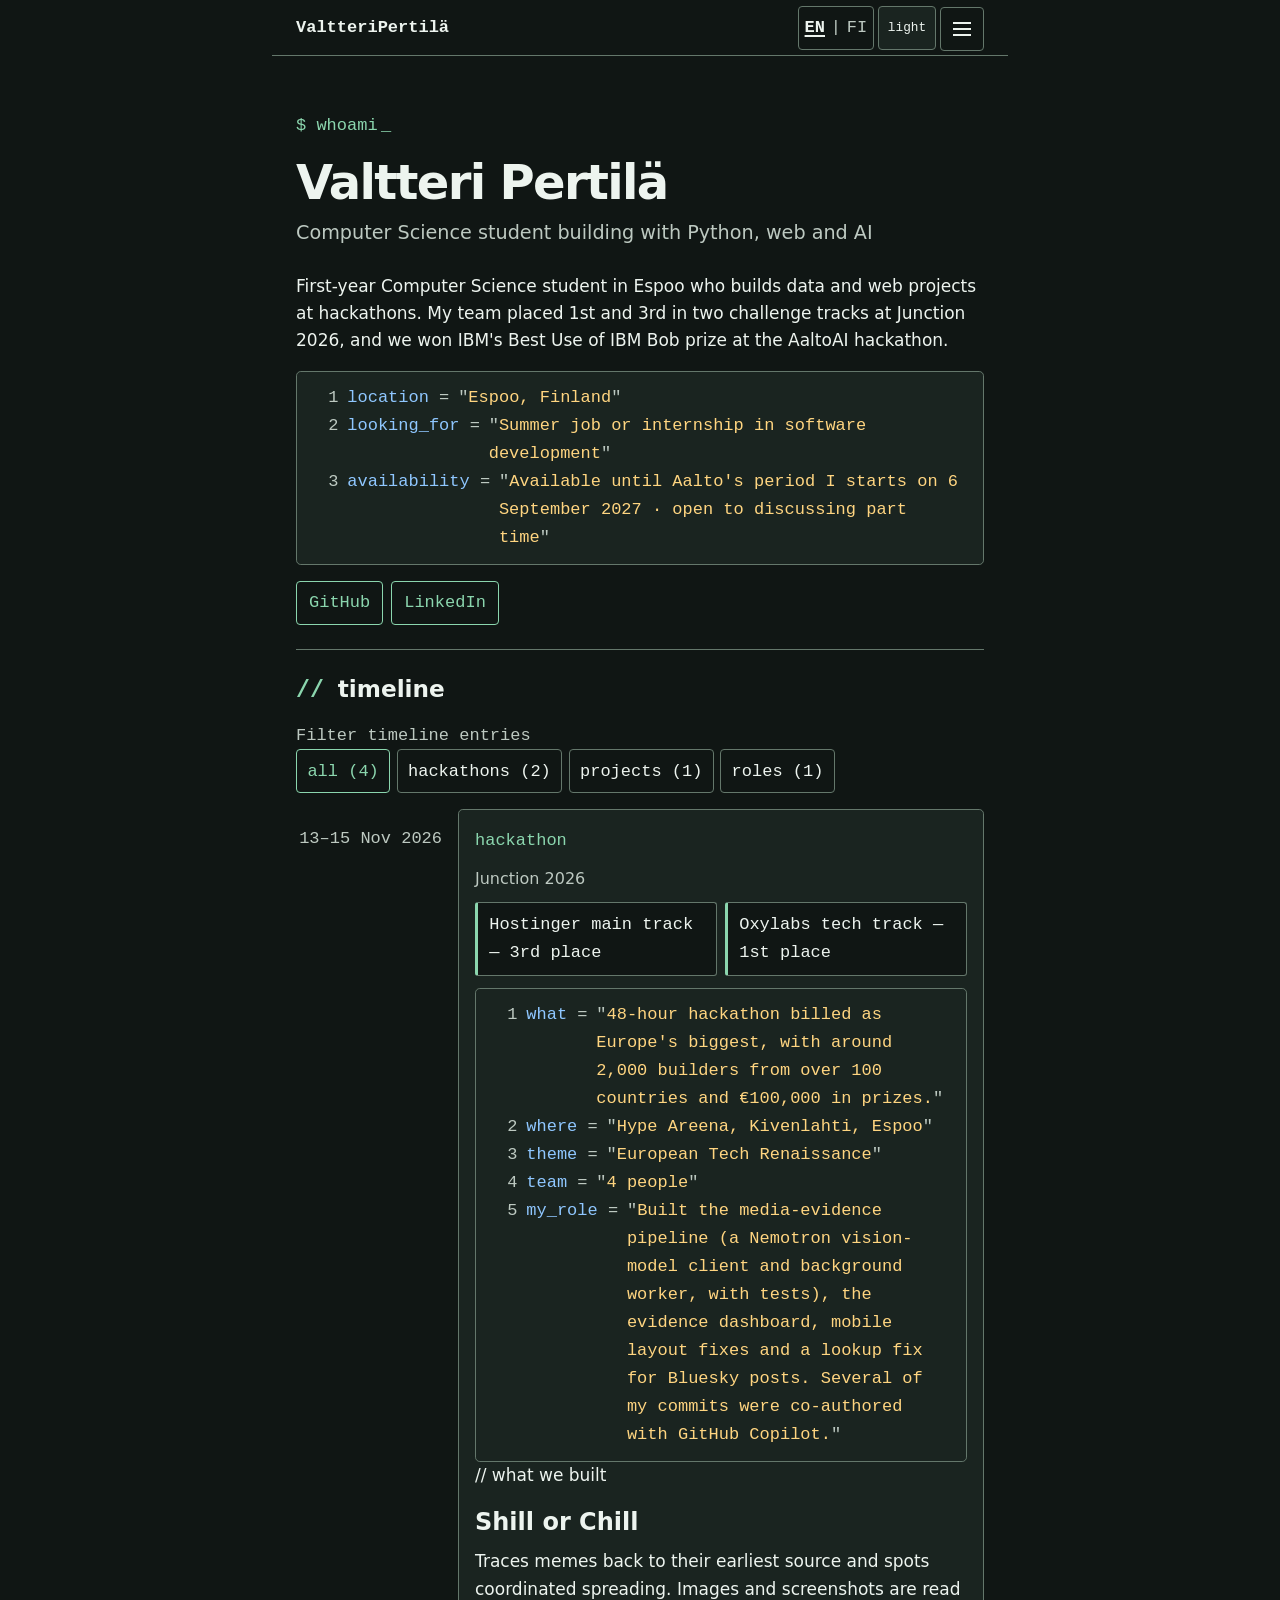
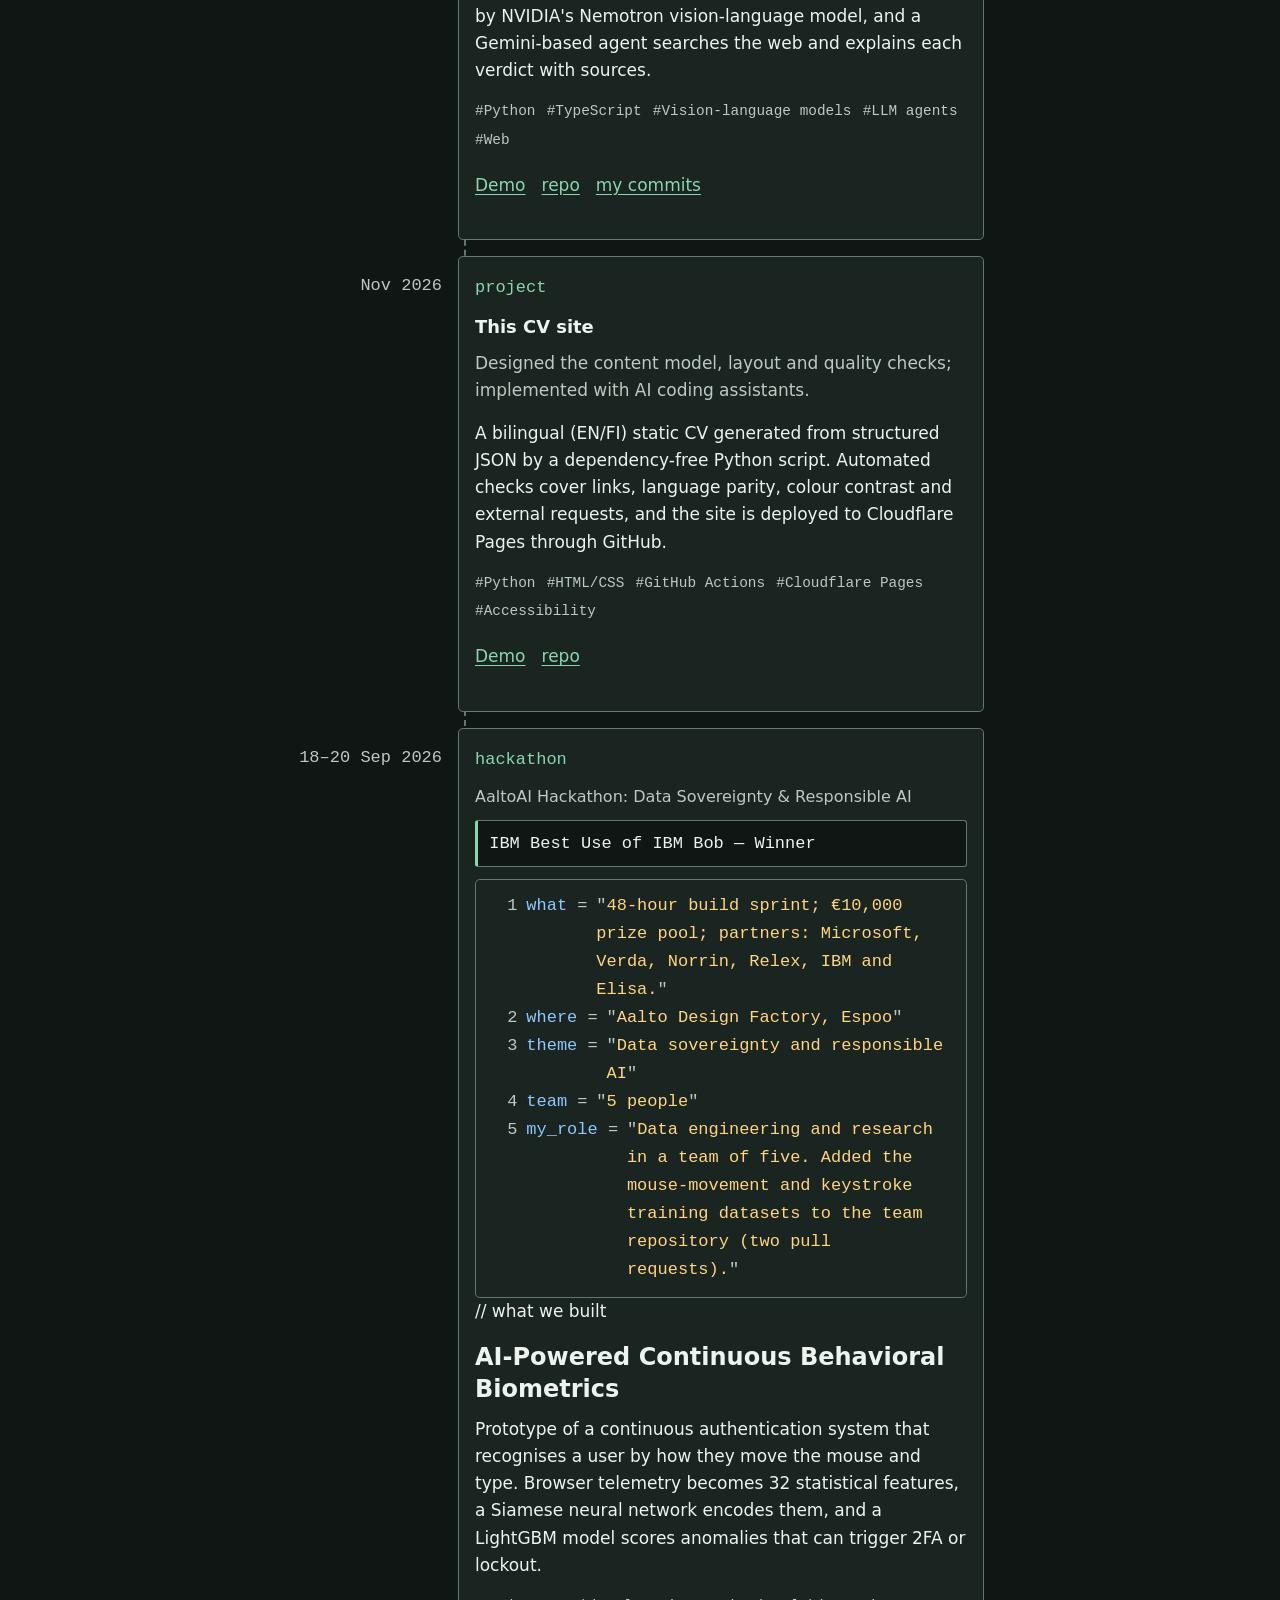
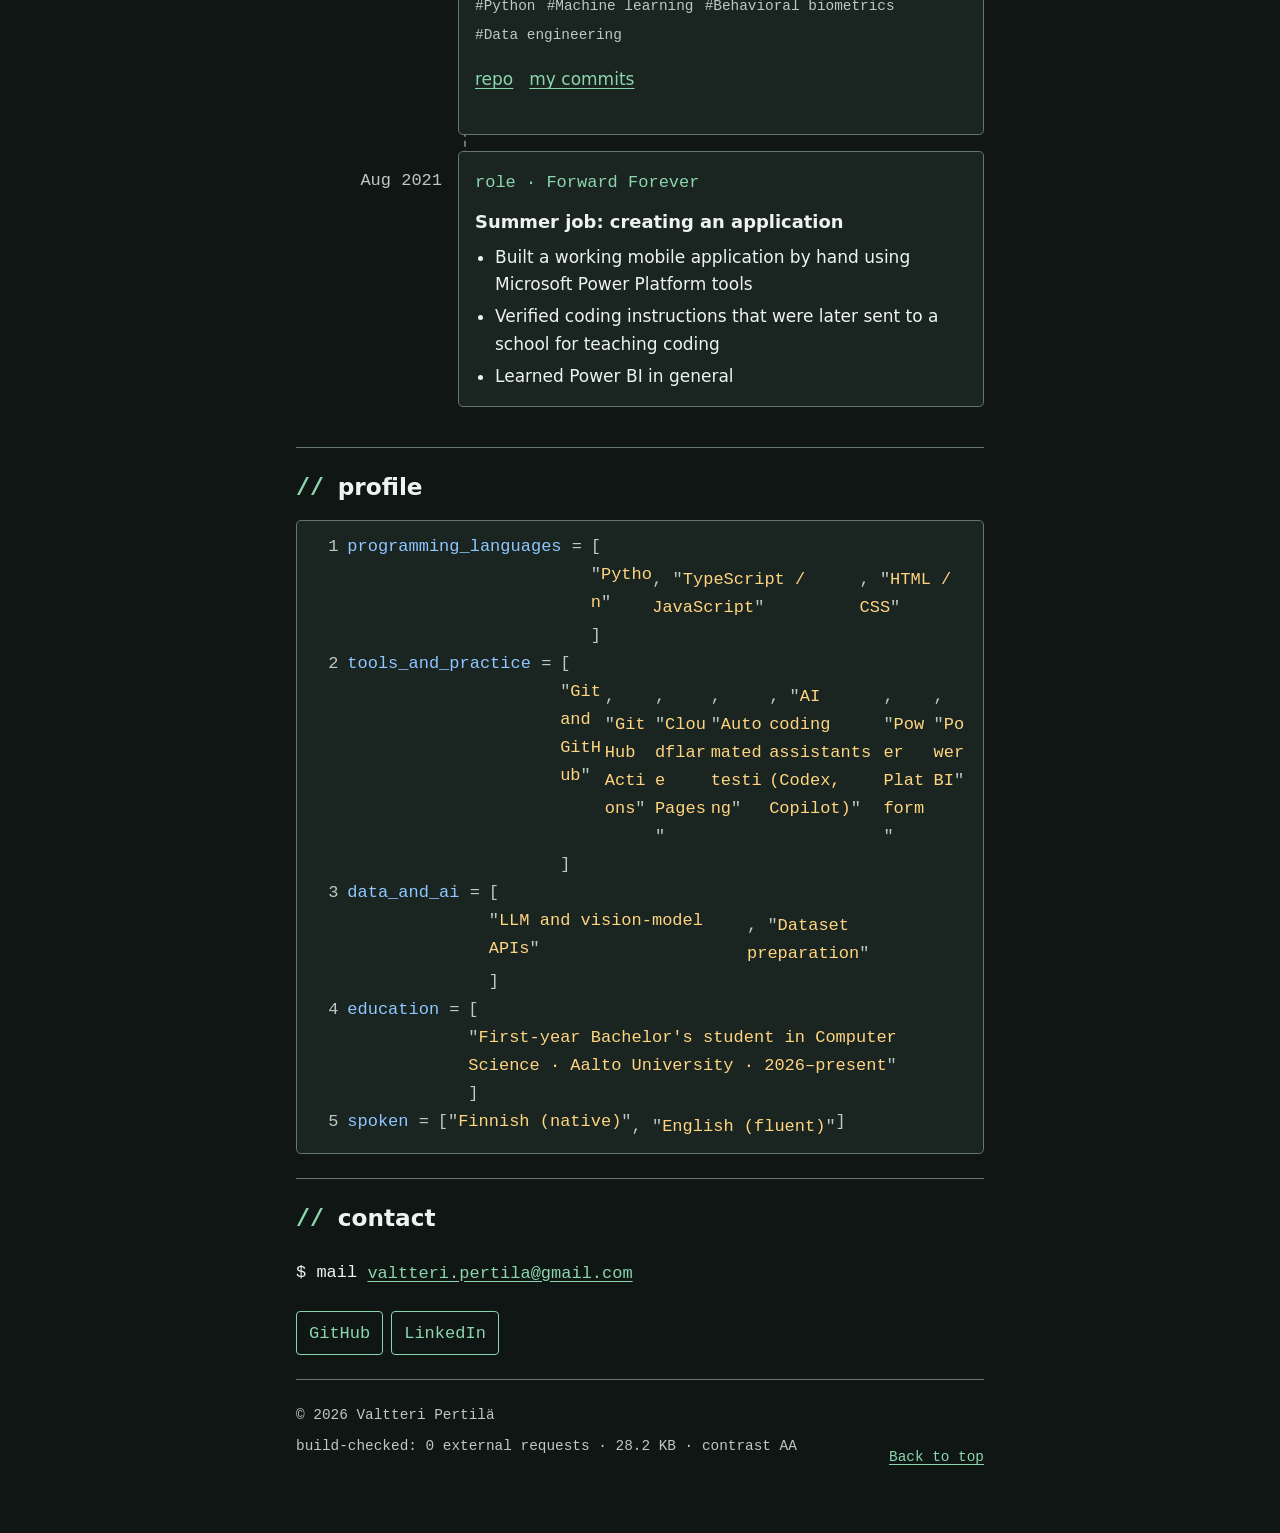
==== site/index.html @ 49618473 "Expand Forward Forever role details" ====
<!doctype html>
<html lang="en"><head>
  <meta charset="utf-8">
  <meta name="viewport" content="width=device-width, initial-scale=1">
  <title>Valtteri Pertilä – Computer Science student building with Python, web and AI</title>
  <meta name="description" content="Computer Science student at Aalto building with Python, web and AI; Junction 2026: 1st and 3rd in two tracks; IBM Bob prize winner; available until 6 Sep 2027.">
  <meta name="color-scheme" content="dark light">
  <meta name="theme-color" content="#101614">
  <link rel="canonical" href="https://cv.valtteri-pertila.workers.dev/">
  <link rel="alternate" hreflang="en" href="https://cv.valtteri-pertila.workers.dev/"><link rel="alternate" hreflang="fi" href="https://cv.valtteri-pertila.workers.dev/fi/"><link rel="alternate" hreflang="x-default" href="https://cv.valtteri-pertila.workers.dev/">
  <meta property="og:title" content="Valtteri Pertilä – Computer Science student building with Python, web and AI">
  <meta property="og:locale" content="en_US">
  <meta property="og:description" content="Computer Science student at Aalto building with Python, web and AI; Junction 2026: 1st and 3rd in two tracks; IBM Bob prize winner; available until 6 Sep 2027.">
  <meta property="og:type" content="website"><meta property="og:url" content="https://cv.valtteri-pertila.workers.dev/"><meta property="og:image" content="https://cv.valtteri-pertila.workers.dev/og.png"><meta name="twitter:card" content="summary_large_image">
  <link rel="icon" href="favicon.svg" type="image/svg+xml">
  <script src="theme.js"></script>
  <link rel="stylesheet" href="style.css">
  <script type="application/ld+json">{"@context":"https://schema.org","@graph":[{"@type":"Person","name":"Valtteri Pertilä","email":"valtteri.pertila@gmail.com","jobTitle":"Computer Science student building with Python, web and AI","sameAs":["https://www.linkedin.com/in/valtteri-pertil%C3%A4-43729b434/","https://github.com/valtteripertila"],"knowsAbout":["Programming languages","Tools and practice","Data and AI","Python","TypeScript / JavaScript","HTML / CSS","Git and GitHub","GitHub Actions","Cloudflare Pages","Automated testing","AI coding assistants (Codex, Copilot)","Power Platform","Power BI","LLM and vision-model APIs","Dataset preparation"]},{"@type":"WebSite","name":"Valtteri Pertilä","url":"https://cv.valtteri-pertila.workers.dev/","inLanguage":"en"}]}</script>
</head><body id="top">
  <a class="skip-link" href="#main">Skip to content</a>
  <header class="topbar"><a class="brand" href="./"><span class="first">Valtteri</span> <span class="last">Pertilä</span></a><div class="topbar-controls"><nav class="language-switch" aria-label="Language"><a href="./" aria-current="true">EN</a><span aria-hidden="true">|</span><a href="fi/">FI</a></nav><button class="theme-toggle" type="button" aria-pressed="false" data-light-label="light" data-dark-label="dark" data-light-aria="Switch to light theme" data-dark-aria="Switch to dark theme" aria-label="Switch to light theme">light</button><details class="menu-wrap"><summary aria-label="Menu"><span class="menu-icon" aria-hidden="true"><i></i><i></i><i></i></span></summary><nav aria-label="Main navigation"><div class="menu-group"><p class="menu-label">// About this site</p><a href="how-this-site-is-built/">How this site is built<span aria-hidden="true">→</span></a><a href="changelog/">Changelog<span aria-hidden="true">→</span></a></div><div class="menu-group"><p class="menu-label">// More</p><a href="https://github.com/valtteripertila" rel="noopener noreferrer">GitHub<span aria-hidden="true">↗</span></a><a href="https://www.linkedin.com/in/valtteri-pertil%C3%A4-43729b434/" rel="noopener noreferrer">LinkedIn<span aria-hidden="true">↗</span></a></div></nav></details></div></header>
  <main id="main"><section class="hero"><p class="shell-prompt">$ whoami</p><h1>Valtteri Pertilä</h1><p class="headline">Computer Science student building with Python, web and AI</p><p class="summary">First-year Computer Science student in Espoo who builds data and web projects at hackathons. My team placed 1st and 3rd in two challenge tracks at Junction 2026, and we won IBM&#x27;s Best Use of IBM Bob prize at the AaltoAI hackathon.</p><div class="code hero-code"><dl><div class="code-line"><dt>location</dt><dd>Espoo, Finland</dd></div><div class="code-line"><dt>looking_for</dt><dd>Summer job or internship in software development</dd></div><div class="code-line"><dt>availability</dt><dd>Available until Aalto&#x27;s period I starts on 6 September 2027 · open to discussing part time</dd></div></dl></div><div class="contact-buttons hero-links"><a href="https://github.com/valtteripertila" rel="noopener noreferrer">GitHub</a> <a href="https://www.linkedin.com/in/valtteri-pertil%C3%A4-43729b434/" rel="noopener noreferrer">LinkedIn</a></div></section><section id="timeline"><h2>timeline</h2><fieldset class="filters"><legend>Filter timeline entries</legend><input type="radio" name="timeline-filter" id="f-all" checked><label for="f-all">all (4)</label><input type="radio" name="timeline-filter" id="f-hackathon" ><label for="f-hackathon">hackathons (2)</label><input type="radio" name="timeline-filter" id="f-project" ><label for="f-project">projects (1)</label><input type="radio" name="timeline-filter" id="f-role" ><label for="f-role">roles (1)</label></fieldset><div class="timeline"><article class="timeline-entry" data-kind="hackathon"><div class="entry-date">13–15 Nov 2026</div><div class="entry-card"><span class="entry-kind">hackathon</span><h3>Junction 2026</h3><ul class="result-panels"><li class="result-panel">Hostinger main track — 3rd place</li><li class="result-panel">Oxylabs tech track — 1st place</li></ul><div class="code hackathon-code"><dl><div class="code-line"><dt>what</dt><dd>48-hour hackathon billed as Europe&#x27;s biggest, with around 2,000 builders from over 100 countries and €100,000 in prizes.</dd></div><div class="code-line"><dt>where</dt><dd>Hype Areena, Kivenlahti, Espoo</dd></div><div class="code-line"><dt>theme</dt><dd>European Tech Renaissance</dd></div><div class="code-line"><dt>team</dt><dd>4 people</dd></div><div class="code-line"><dt>my_role</dt><dd>Built the media-evidence pipeline (a Nemotron vision-model client and background worker, with tests), the evidence dashboard, mobile layout fixes and a lookup fix for Bluesky posts. Several of my commits were co-authored with GitHub Copilot.</dd></div></dl></div><p class="what-built">// what we built</p><h4>Shill or Chill</h4><p>Traces memes back to their earliest source and spots coordinated spreading. Images and screenshots are read by NVIDIA&#x27;s Nemotron vision-language model, and a Gemini-based agent searches the web and explains each verdict with sources.</p><p class="project-tags"><span>#Python</span><span>#TypeScript</span><span>#Vision-language models</span><span>#LLM agents</span><span>#Web</span></p><p class="project-links"><a href="https://noise-radar.srv2159172.hstgr.cloud" rel="noopener noreferrer">Demo</a> <a href="https://github.com/JustinasLa/gemini-4-braincells" rel="noopener noreferrer">repo</a> <a href="https://github.com/JustinasLa/gemini-4-braincells/commits?author=valtteripertila" rel="noopener noreferrer">my commits</a></p></div></article><article class="timeline-entry" data-kind="project"><div class="entry-date">Nov 2026</div><div class="entry-card"><span class="entry-kind">project</span><h3>This CV site</h3><p class=project-role>Designed the content model, layout and quality checks; implemented with AI coding assistants.</p><p>A bilingual (EN/FI) static CV generated from structured JSON by a dependency-free Python script. Automated checks cover links, language parity, colour contrast and external requests, and the site is deployed to Cloudflare Pages through GitHub.</p><p class="project-tags"><span>#Python</span><span>#HTML/CSS</span><span>#GitHub Actions</span><span>#Cloudflare Pages</span><span>#Accessibility</span></p><p class="project-links"><a href="https://cv.valtteri-pertila.workers.dev/" rel="noopener noreferrer">Demo</a> <a href="https://github.com/valtteripertila/Web-CV" rel="noopener noreferrer">repo</a></p></div></article><article class="timeline-entry" data-kind="hackathon"><div class="entry-date">18–20 Sep 2026</div><div class="entry-card"><span class="entry-kind">hackathon</span><h3>AaltoAI Hackathon: Data Sovereignty &amp; Responsible AI</h3><ul class="result-panels"><li class="result-panel">IBM Best Use of IBM Bob — Winner</li></ul><div class="code hackathon-code"><dl><div class="code-line"><dt>what</dt><dd>48-hour build sprint; €10,000 prize pool; partners: Microsoft, Verda, Norrin, Relex, IBM and Elisa.</dd></div><div class="code-line"><dt>where</dt><dd>Aalto Design Factory, Espoo</dd></div><div class="code-line"><dt>theme</dt><dd>Data sovereignty and responsible AI</dd></div><div class="code-line"><dt>team</dt><dd>5 people</dd></div><div class="code-line"><dt>my_role</dt><dd>Data engineering and research in a team of five. Added the mouse-movement and keystroke training datasets to the team repository (two pull requests).</dd></div></dl></div><p class="what-built">// what we built</p><h4>AI-Powered Continuous Behavioral Biometrics</h4><p>Prototype of a continuous authentication system that recognises a user by how they move the mouse and type. Browser telemetry becomes 32 statistical features, a Siamese neural network encodes them, and a LightGBM model scores anomalies that can trigger 2FA or lockout.</p><p class="project-tags"><span>#Python</span><span>#Machine learning</span><span>#Behavioral biometrics</span><span>#Data engineering</span></p><p class="project-links"><a href="https://github.com/SiroogaTheProgrammer/IBM_hackathon_2026" rel="noopener noreferrer">repo</a> <a href="https://github.com/SiroogaTheProgrammer/IBM_hackathon_2026/commits?author=valtteripertila" rel="noopener noreferrer">my commits</a></p></div></article><article class="timeline-entry" data-kind="role"><div class="entry-date">Aug 2021</div><div class="entry-card"><span class="entry-kind">role · Forward Forever</span><h3>Summer job: creating an application</h3><ul><li>Built a working mobile application by hand using Microsoft Power Platform tools</li><li>Verified coding instructions that were later sent to a school for teaching coding</li><li>Learned Power BI in general</li></ul></div></article></div></section><section id="profile"><h2>profile</h2><div class="code profile-code"><dl><div class="code-line"><dt>programming_languages</dt><dd class="array"><ul><li>Python</li><li>TypeScript / JavaScript</li><li>HTML / CSS</li></ul></dd></div><div class="code-line"><dt>tools_and_practice</dt><dd class="array"><ul><li>Git and GitHub</li><li>GitHub Actions</li><li>Cloudflare Pages</li><li>Automated testing</li><li>AI coding assistants (Codex, Copilot)</li><li>Power Platform</li><li>Power BI</li></ul></dd></div><div class="code-line"><dt>data_and_ai</dt><dd class="array"><ul><li>LLM and vision-model APIs</li><li>Dataset preparation</li></ul></dd></div><div class="code-line"><dt>education</dt><dd class="array"><ul><li>First-year Bachelor&#x27;s student in Computer Science · Aalto University · 2026–present</li></ul></dd></div><div class="code-line"><dt>spoken</dt><dd class="array"><ul><li>Finnish (native)</li><li>English (fluent)</li></ul></dd></div></dl></div></section><section id="contact"><h2>contact</h2><p class="mail-line">$ mail <a href="mailto:valtteri.pertila@gmail.com">valtteri.pertila@gmail.com</a></p><div class=contact-buttons><a href="https://github.com/valtteripertila" rel="noopener noreferrer">GitHub</a> <a href="https://www.linkedin.com/in/valtteri-pertil%C3%A4-43729b434/" rel="noopener noreferrer">LinkedIn</a></div></section></main>
  <footer><p>© 2026 Valtteri Pertilä</p><span class="build-facts">build-checked: 0 external requests · 28.2 KB · contrast AA</span><a class="back-to-top" href="#top">Back to top</a></footer>
</body></html>
---- site/style.css ----
:root {
  color-scheme: dark;
  --accent: #8bd6ae;
  --background: #101614;
  --surface: #1a2420;
  --text: #edf4ef;
  --muted: #bdc9c1;
  --border: #64776b;
  --focus: #ffe08a;
  --tok-key: #8fc7ff;
  --tok-str: #ffd580;
  --space-1: 0.5rem;
  --space-2: 1rem;
  --space-3: 1.5rem;
  --space-4: 2.5rem;
  --space-5: 4rem;
  --font-body: 1.0625rem;
  --font-small: 0.9rem;
  --font-large: clamp(2rem, 7vw, 3rem);
  --content-width: 46rem;
}
:root[data-theme="light"] {
  color-scheme: light;
  --accent: #246b4b;
  --background: #ffffff;
  --surface: #f3f6f4;
  --text: #1d2722;
  --muted: #4c5a53;
  --border: #87958b;
  --focus: #7b3f00;
  --tok-key: #005a9c;
  --tok-str: #765000;
}
* { box-sizing: border-box; }
html { scroll-behavior: smooth; scroll-padding-top: 4.5rem; }
body { max-width: var(--content-width); margin: 0 auto; padding: var(--space-3) var(--space-2) var(--space-5); overflow-x: hidden; background: var(--background); color: var(--text); font: var(--font-body)/1.6 system-ui, -apple-system, "Segoe UI", sans-serif; }
a { color: var(--accent); text-underline-offset: 0.18em; overflow-wrap: anywhere; }
a:hover { color: var(--focus); }
a:focus-visible, button:focus-visible, summary:focus-visible { outline: 3px solid var(--accent); outline-offset: 3px; }
button { color: var(--text); background: var(--surface); font: inherit; cursor: pointer; }
.skip-link { position: absolute; left: 0.5rem; top: 0.5rem; z-index: 2; padding: 0.65rem 0.9rem; transform: translateY(-160%); background: var(--background); color: var(--text); }
.skip-link:focus { transform: translateY(0); }
h1 { margin: 0; font-size: var(--font-large); line-height: 1.15; letter-spacing: -0.035em; }
.headline { margin: var(--space-1) 0 var(--space-3); color: var(--muted); font-size: 1.2rem; }
.topbar { position: sticky; top: 0; z-index: 20; display: flex; align-items: center; justify-content: space-between; gap: var(--space-1); height: 56px; margin: calc(-1 * var(--space-3)) calc(-1 * var(--space-2)) 0; padding: 0 var(--space-2); background: var(--background); border-bottom: 1px solid var(--border); }
.brand { min-width: 0; min-height: 44px; display: inline-flex; align-items: center; overflow: hidden; color: var(--text); font-family: ui-monospace, SFMono-Regular, Menlo, Consolas, monospace; font-weight: 700; text-decoration: none; text-overflow: ellipsis; white-space: nowrap; }
.topbar-controls { display: flex; flex: 0 0 auto; align-items: center; gap: 0.25rem; }
.language-switch { display: flex; align-items: center; justify-content: center; height: 44px; border: 1px solid var(--border); border-radius: 0.25rem; font-family: ui-monospace, SFMono-Regular, Menlo, Consolas, monospace; }
.language-switch a { display: inline-flex; flex: 0 0 auto; min-width: 32px; height: 42px; align-items: center; justify-content: center; padding: 0 .35rem; color: var(--muted); text-decoration: none; white-space: nowrap; }
.language-switch [aria-current="true"] { color: var(--text); font-weight: 700; text-decoration: underline; text-decoration-thickness: 2px; }
.language-switch a:hover { color: var(--text); background: var(--surface); }
.language-switch span { color: var(--muted); }
.theme-toggle, .menu-wrap summary { display: none; width: 44px; height: 44px; align-items: center; justify-content: center; padding: 0; border: 1px solid var(--border); border-radius: 0.25rem; }
.theme-toggle { width: auto; min-width: 44px; padding: 0 .55rem; font: .8rem ui-monospace, SFMono-Regular, Menlo, Consolas, monospace; }
.menu-wrap { position: relative; }
.menu-wrap summary { display: inline-flex; cursor: pointer; list-style: none; }
.menu-wrap summary::-webkit-details-marker { display: none; }
.menu-icon { display: grid; width: 18px; gap: 4px; }
.menu-icon i { display: block; height: 2px; background: var(--text); }
.menu-wrap > nav { position: absolute; top: calc(100% + 0.5rem); right: 0; z-index: 21; width: min(17rem, calc(100vw - 1rem)); max-height: calc(100vh - 4rem); overflow-y: auto; padding: 0.75rem; border: 1px solid var(--border); border-radius: 0.25rem; background: var(--surface); }
.menu-label { margin: 0.15rem 0 0.35rem; color: var(--muted); font-family: ui-monospace, SFMono-Regular, Menlo, Consolas, monospace; font-size: var(--font-small); }
.menu-group + .menu-group { margin-top: 0.75rem; padding-top: 0.65rem; border-top: 1px solid var(--border); }
.menu-group a { display: flex; min-height: 44px; align-items: center; justify-content: space-between; gap: 0.5rem; padding: 0.45rem 0.6rem; border-radius: 0.2rem; text-decoration: none; transition: color 0.15s ease, background-color 0.15s ease; }
.menu-group a:hover, .menu-group a:focus-visible { color: var(--text); background: var(--background); }
.back-to-top { min-height: 44px; display: inline-flex; align-items: center; }
.hero { padding: var(--space-4) 0 var(--space-3); border-bottom: 1px solid var(--border); }
main { padding-top: var(--space-2); }
section { padding: var(--space-3) 0; border-bottom: 1px solid var(--border); }
.shell-prompt, .project-tags, .result-panel, footer, .entry-date, .entry-kind, .filters, .code { font-family: ui-monospace, SFMono-Regular, Menlo, Consolas, monospace; }
.shell-prompt { color: var(--accent); margin-bottom: var(--space-2); }
.hero .shell-prompt::after { content: "_" / ""; display: inline-block; margin-left: .2em; animation: blink 1s steps(2, start) infinite; }
@keyframes blink { to { visibility: hidden; } }
h2 { margin: 0 0 var(--space-2); font-size: 1.45rem; line-height: 1.3; }
h2::before { content: "// " / ""; color: var(--accent); font-family: ui-monospace, SFMono-Regular, Menlo, Consolas, monospace; }
h3 { margin: 0; font-size: 1.12rem; line-height: 1.35; }
pre { max-width: 100%; margin: 0.5rem 0 1rem; padding: var(--space-1); overflow-wrap: anywhere; white-space: pre-wrap; background: var(--surface); color: var(--text); }
table { width: 100%; border-collapse: collapse; table-layout: fixed; }
th, td { padding: 0.45rem; border-bottom: 1px solid var(--border); text-align: left; overflow-wrap: anywhere; vertical-align: top; }
th[scope="row"] { width: 35%; }
p { margin: 0 0 var(--space-2); }
.project-tags { color: var(--muted); font-size: var(--font-small); }
ul { margin: 0; padding-left: 1.25rem; }
li + li { margin-top: 0.3rem; }
h4 { margin: 0; font-size: 1.2rem; line-height: 1.35; }
.project-role { color: var(--muted); }
.result-badge { border: 1px solid var(--accent); border-radius: 0.2rem; padding: 0.1rem 0.4rem; font-size: var(--font-small); }
.project-tags span { font-family: ui-monospace, SFMono-Regular, Menlo, Consolas, monospace; }
.project-tags { display: flex; flex-wrap: wrap; gap: 0.35rem 0.7rem; margin: 0.7rem 0; }
.project-links { display: flex; flex-wrap: wrap; gap: 0.4rem 1rem; }
.project-links a { min-height: 44px; display: inline-flex; align-items: center; }
footer { display: flex; flex-wrap: wrap; justify-content: space-between; gap: var(--space-1); padding-top: var(--space-3); color: var(--muted); font-size: var(--font-small); }
footer p { margin: 0; }
.code { max-width: 100%; overflow-x: hidden; border: 1px solid var(--border); border-radius: .3rem; background: var(--surface); padding: .75rem 1rem; line-height: 1.65; white-space: normal; }
.code dl { min-width: 0; margin: 0; counter-reset: code-line; }
.code-line { display: flex; min-width: 0; align-items: flex-start; gap: .55rem; counter-increment: code-line; }
.code-line::before { content: counter(code-line) / ""; flex: 0 0 1.5em; color: var(--muted); text-align: right; }
.code dt { flex: 0 0 auto; color: var(--tok-key); }
.code dt::after { content: " = " / ""; color: var(--muted); }
.code dd { flex: 1 1 0; min-width: 0; margin: 0; color: var(--tok-str); white-space: normal; overflow-wrap: anywhere; }
.code dd:not(.array)::before, .code dd:not(.array)::after { content: '"' / ""; color: var(--muted); }
.code dd.array::before { content: "[" / ""; color: var(--muted); }
.code dd.array::after { content: "]" / ""; color: var(--muted); }
.code dd ul { display: inline-flex; padding: 0; margin: 0; list-style: none; }
.code dd li::before { content: '"' / ""; color: var(--muted); }
.code dd li::after { content: '"' / ""; color: var(--muted); }
.code dd li + li::before { content: ', "' / ""; }
.filters { display: none; flex-wrap: wrap; gap: .4rem; padding: 0; border: 0; margin: 0 0 var(--space-2); }
html.timeline-filters-ready .filters { display: flex; }
.filters legend { width: 100%; padding: 0; color: var(--muted); }
.filters input { position: absolute; opacity: 0; }
.filters label { min-height: 44px; display: inline-flex; align-items: center; gap: .3rem; padding: .3rem .65rem; border: 1px solid var(--border); border-radius: .25rem; cursor: pointer; }
.filters input:checked + label { border-color: var(--accent); color: var(--accent); }
.filters input:focus-visible + label { outline: 3px solid var(--focus); outline-offset: 2px; }
.timeline { border-left: 2px dashed var(--border); margin-left: 10.5rem; }
.timeline-entry { display: grid; grid-template-columns: 9rem minmax(0,1fr); position: relative; margin: 0 0 var(--space-2) -10.5rem; gap: 1rem; }
.timeline-entry[hidden] { display: none; }
.entry-date { color: var(--muted); text-align: right; padding-top: 1rem; white-space: nowrap; }
.entry-card { min-width: 0; padding: var(--space-2); border: 1px solid var(--border); border-radius: .3rem; background: var(--surface); }
.entry-card h3, .entry-card h4 { margin: .35rem 0 .65rem; }
.timeline-entry[data-kind="hackathon"] .entry-card h3 { color: var(--muted); font-size: 1rem; font-weight: 500; }
.timeline-entry[data-kind="hackathon"] .entry-card h4 { font-size: 1.5rem; font-weight: 700; }
.entry-card details { margin-top: var(--space-2); border-top: 1px solid var(--border); padding-top: var(--space-1); }
.entry-card summary { color: var(--accent); cursor: pointer; font-weight: 600; }
.entry-kind { display: inline-block; margin: 0 .5rem .5rem 0; color: var(--accent); }
.employer { margin: .4rem 0; font-family: ui-monospace, monospace; color: var(--muted); }
.mail-line, .contact-buttons a { font-family: ui-monospace, monospace; }
.mail-line a { display: inline-flex; min-height: 44px; align-items: center; }
.contact-buttons { display: flex; flex-wrap: wrap; gap: .5rem; }
.hero-links { margin-top: var(--space-2); }
.contact-buttons a { min-height: 44px; display: inline-flex; align-items: center; padding: .35rem .75rem; border: 1px solid var(--accent); border-radius: .25rem; text-decoration: none; }
.media-gallery { display: grid; grid-template-columns: repeat(auto-fit,minmax(12rem,1fr)); gap: .5rem; margin: .75rem 0; }
.media-gallery figure { min-width: 0; }
.result-panels { display: grid; grid-template-columns: repeat(auto-fit,minmax(12rem,1fr)); gap: .5rem; list-style: none; margin: .75rem 0; padding: 0; }
.result-panel { min-width: 0; margin: 0; padding: .55rem .7rem; border: 1px solid var(--border); border-left: 3px solid var(--accent); border-radius: .2rem; background: var(--background); color: var(--text); overflow-wrap: anywhere; }
.media-gallery figcaption { margin-top: .25rem; color: var(--muted); font-size: var(--font-small); }
.media-gallery figure { margin: 0; }
.media-gallery img { display: block; width: 100%; height: auto; border: 1px solid var(--border); border-radius: .2rem; }
/* Timeline filters are applied by the scoped native-radio handler in theme.js. */
@media (max-width: 719px) { .timeline { margin-left: .6rem; } .timeline-entry { grid-template-columns: 1fr; margin-left: 0; gap: .15rem; } .entry-date { text-align: left; padding: 0 0 0 .75rem; } }
@media (max-width: 599px) { .code-line { display: block; } .code-line::before { display: none; content: none; } .code dt, .code dd { display: block; } .code dt::after { content: ""; } .code dd { width: 100%; } }
@media (max-width: 480px) { body { overflow-x: hidden; } .brand { max-width: 4.5rem; font-size: .8rem; } .topbar-controls { max-width: calc(100% - 4.5rem); min-width: 0; } .language-switch { width: 7.5rem; max-width: 7.5rem; min-width: 0; flex: 0 1 7.5rem; overflow: hidden; font-size: .625rem; } .language-switch a { padding: 0 .1rem; } .filters label { padding: .25rem .4rem; font-size: .82rem; } }
@media (max-width: 480px) { .media-gallery, .result-panels { grid-template-columns: repeat(auto-fit,minmax(8rem,1fr)); } }
.not-found { padding: var(--space-5) 0; }
@media (max-width: 479px) { .brand .last { display: none; } }
@media (min-width: 640px) { body { padding-right: var(--space-3); padding-left: var(--space-3); } .topbar { margin-right: calc(-1 * var(--space-3)); margin-left: calc(-1 * var(--space-3)); padding-right: var(--space-3); padding-left: var(--space-3); } }
@media (prefers-reduced-motion: reduce) { html { scroll-behavior: auto; } *, *::before, *::after { animation-duration: 0.01ms !important; transition: none !important; } .hero .shell-prompt::after { animation: none; } }
@media print { :root { color-scheme: light; --background: #fff; --surface: #fff; --text: #000; --muted: #333; --border: #aaa; --accent: #000; --tok-key: #005a9c; --tok-str: #765000; } body { max-width: none; padding: 0; color: #000; background: #fff; font-size: 11pt; } .topbar, .skip-link, .language-switch, .theme-toggle, .back-to-top { display: none !important; } a { color: #000; } .timeline-entry, .entry-card { break-inside: avoid; } }
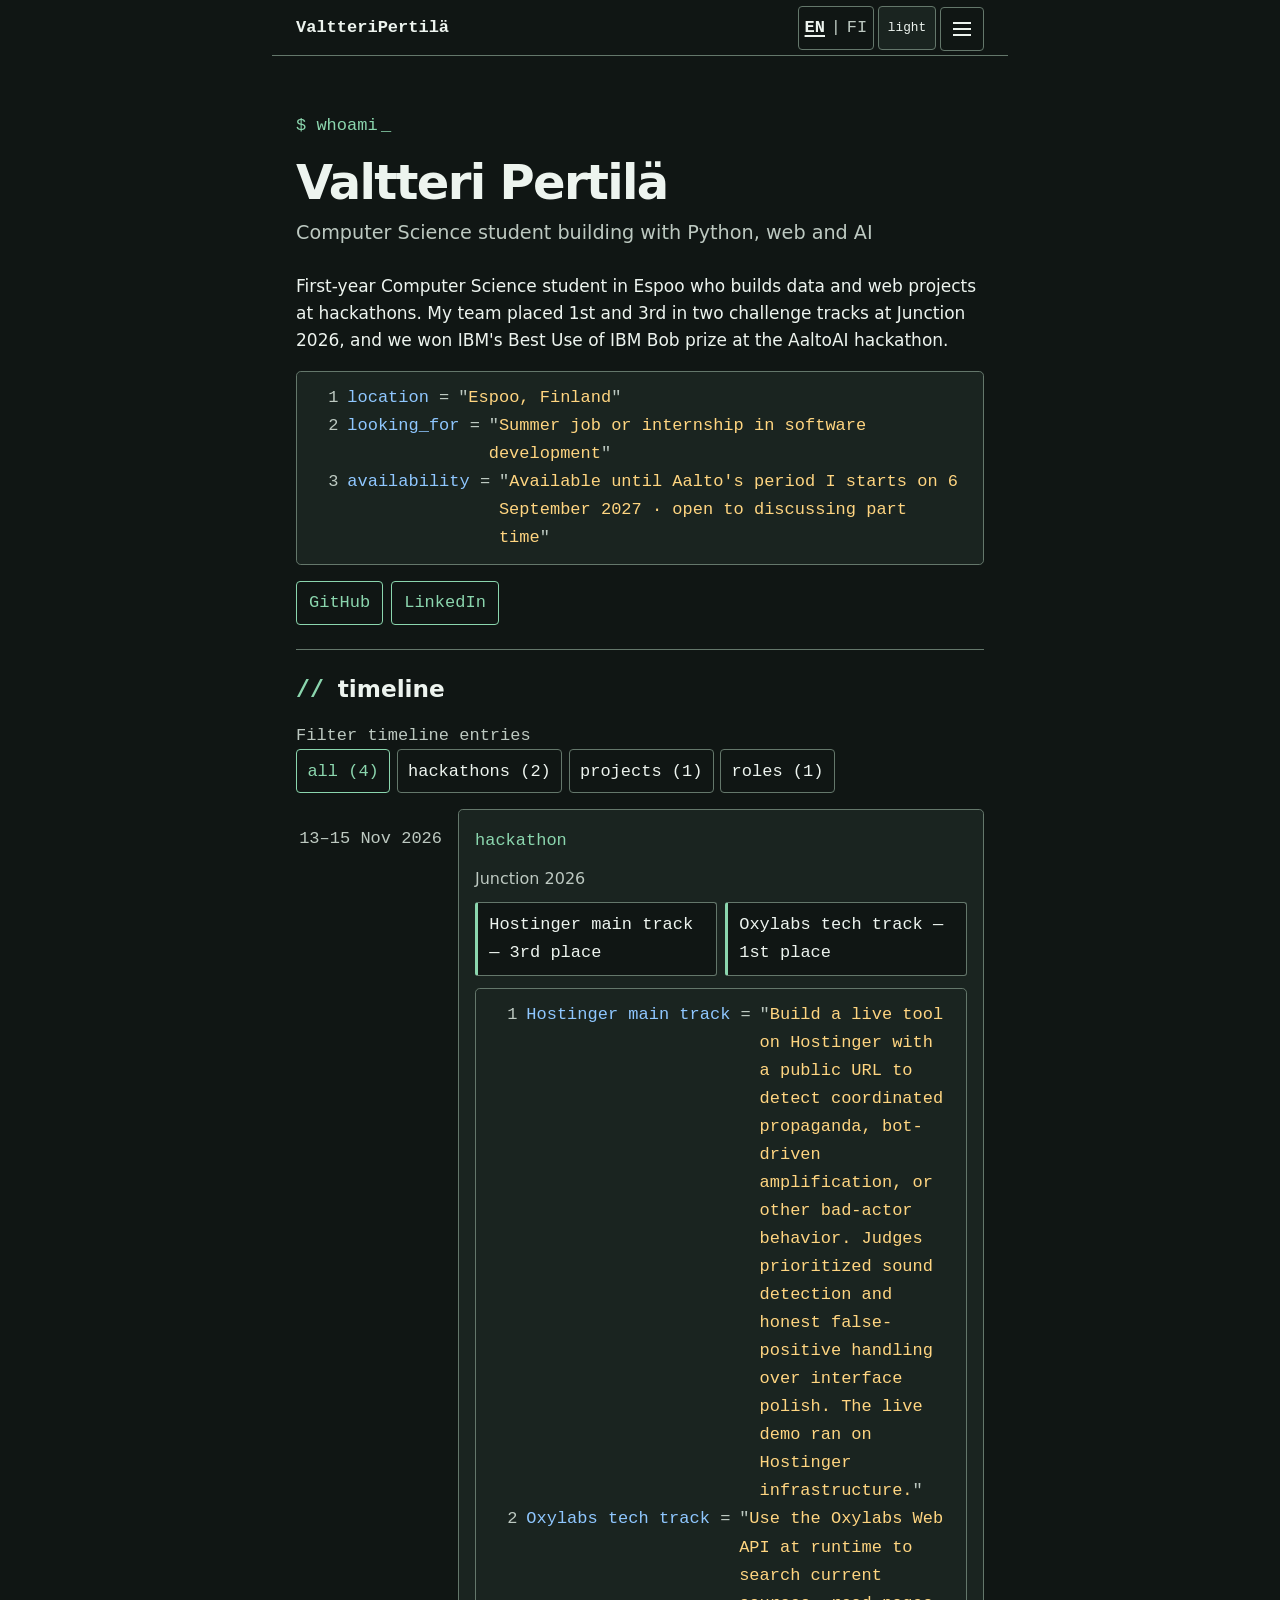
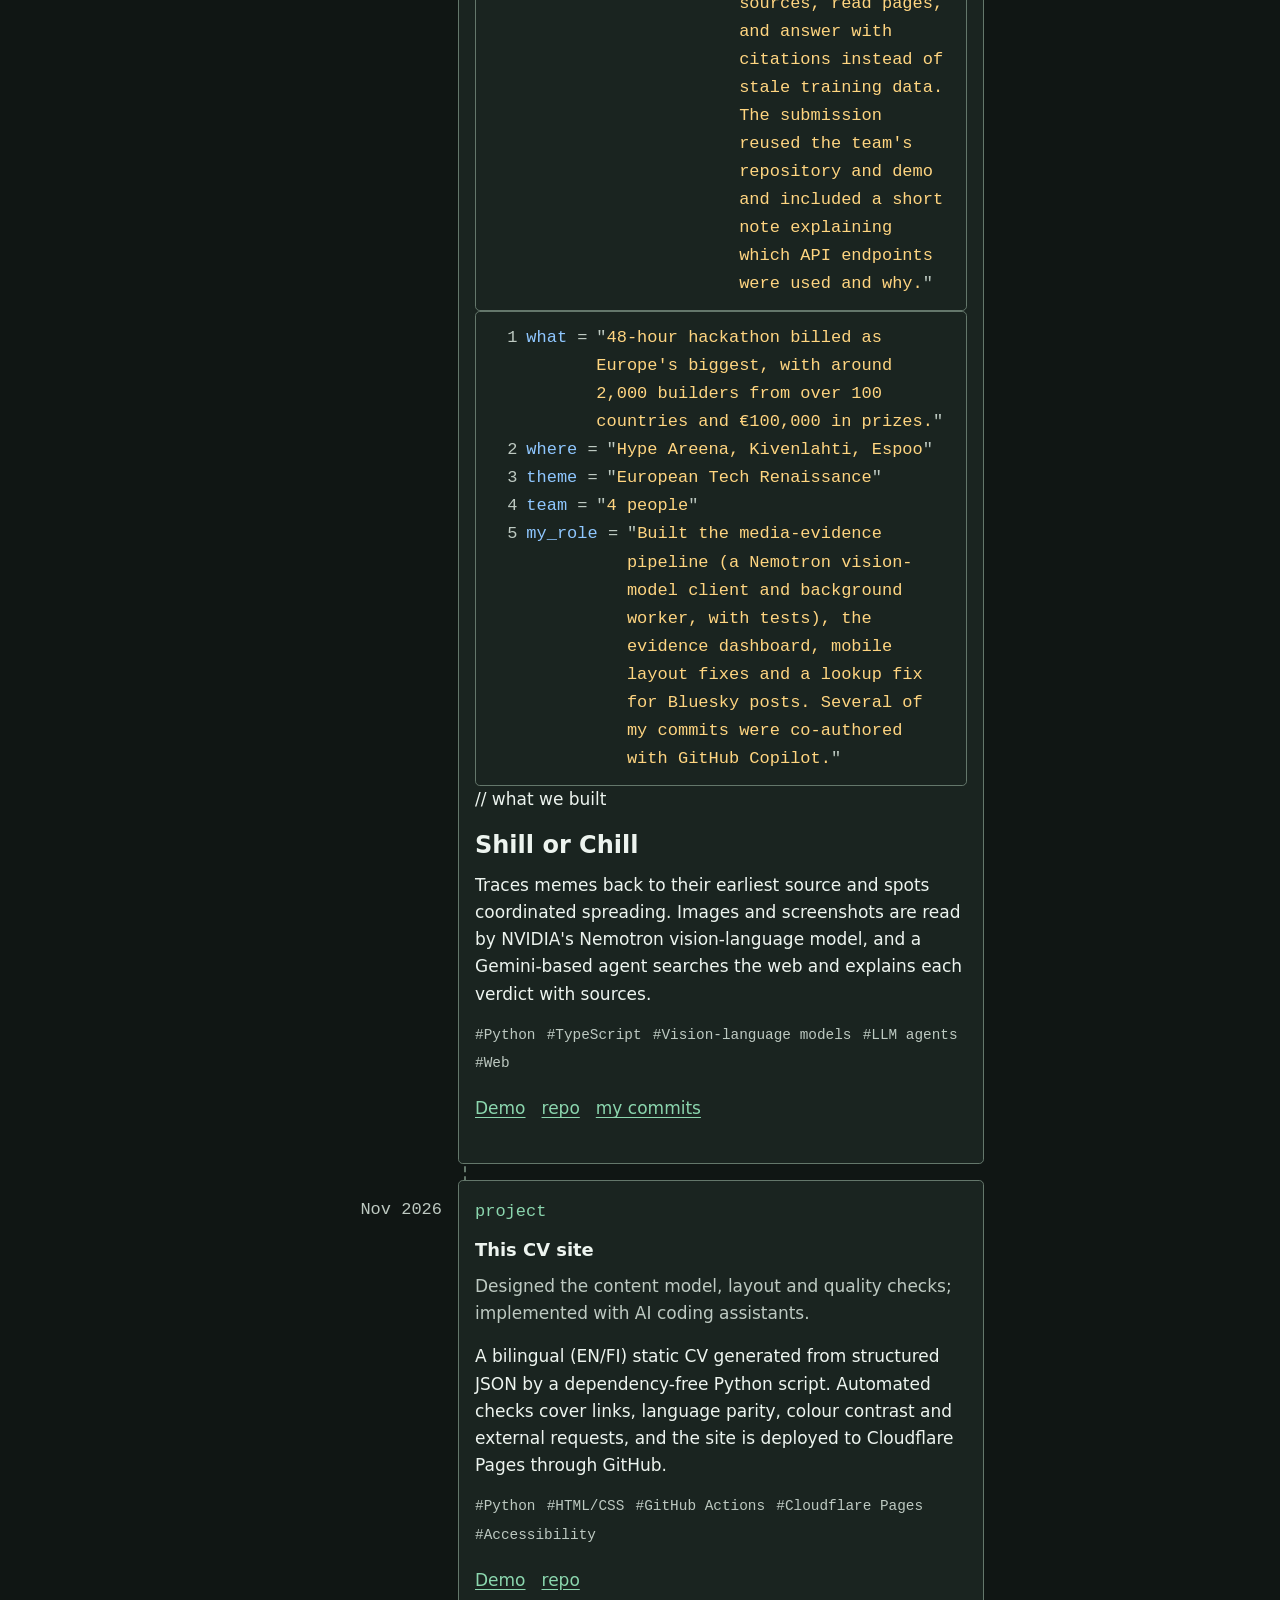
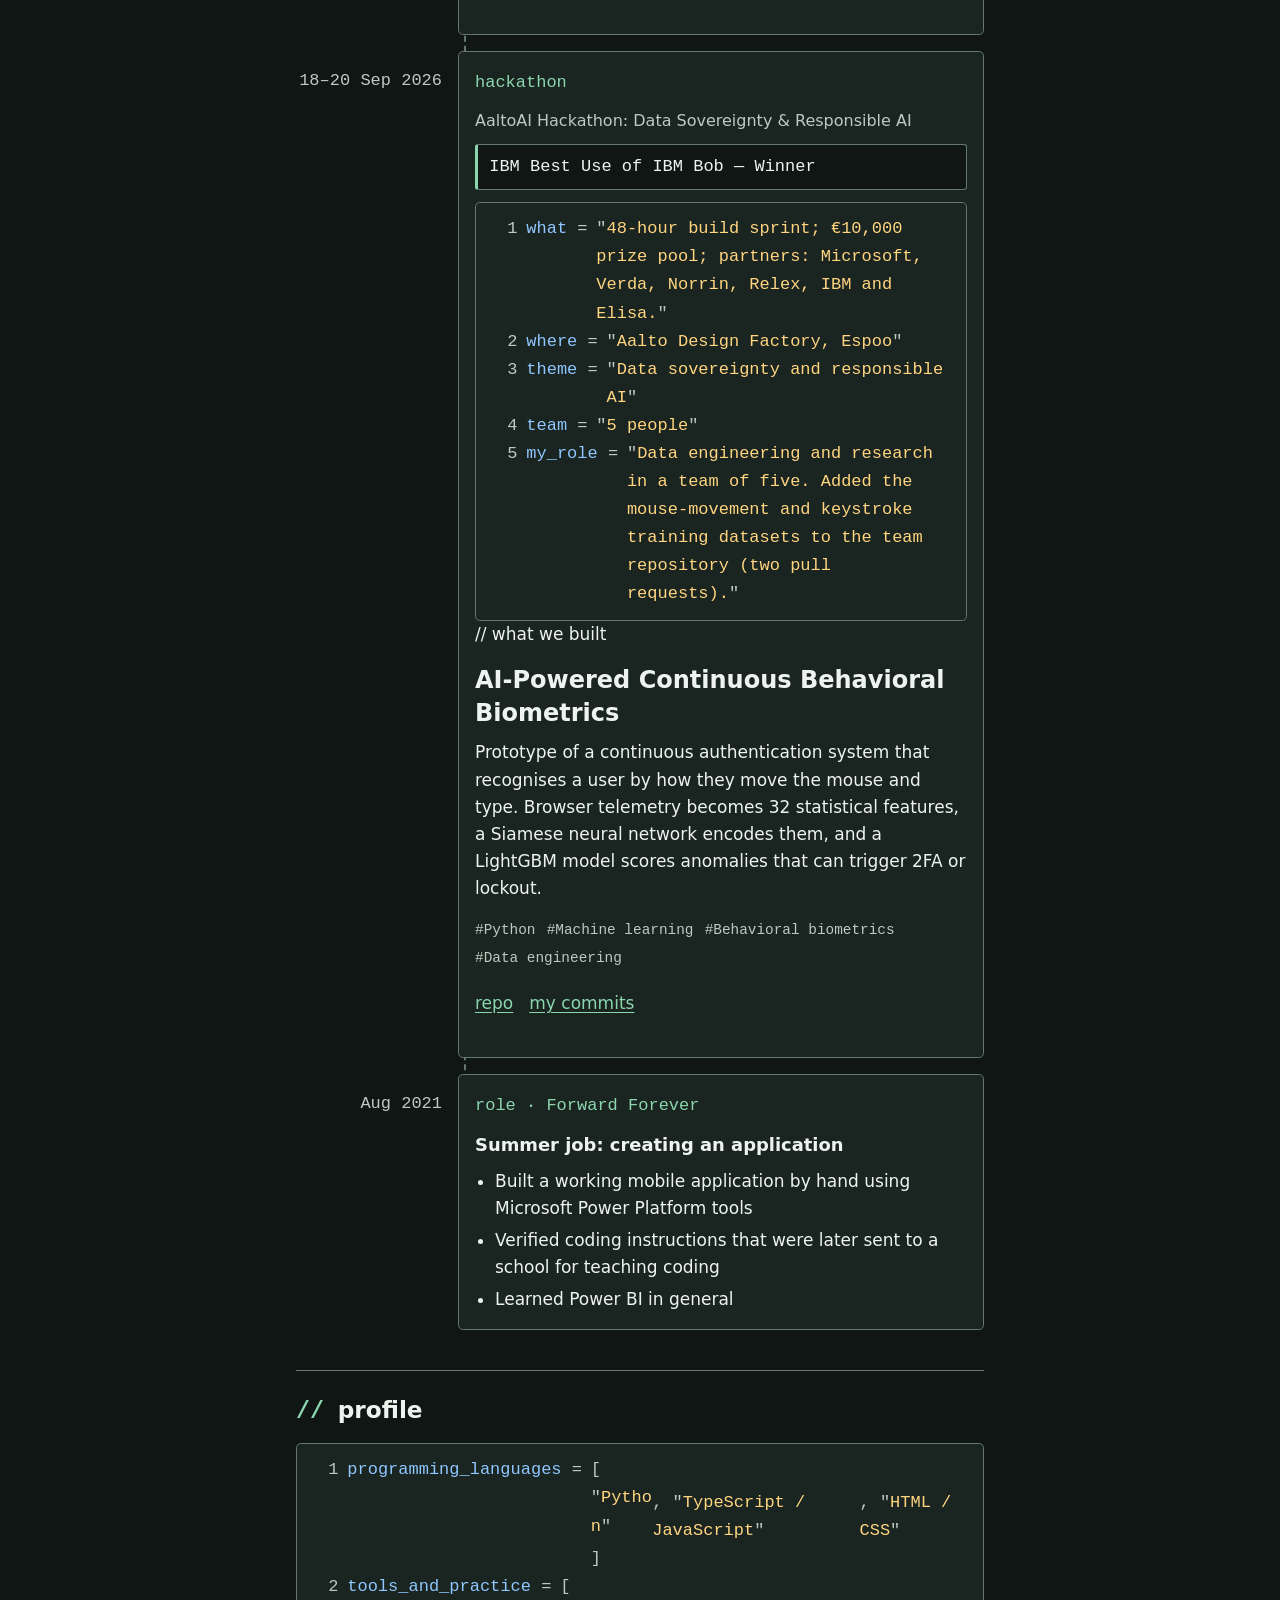
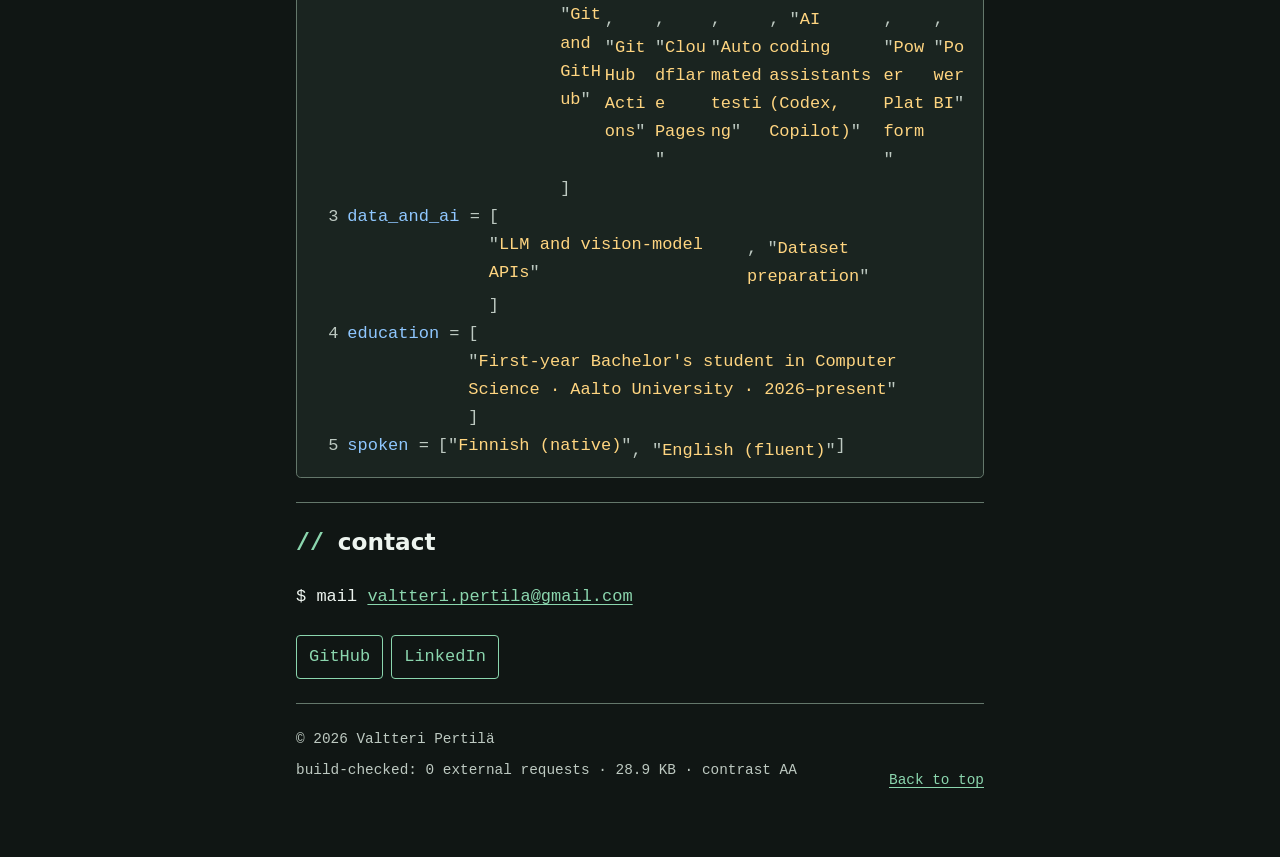
==== commit e77aa633: "Add Junction challenge context" ====
--- a/site/index.html
+++ b/site/index.html
@@ -19,6 +19,6 @@
 </head><body id="top">
   <a class="skip-link" href="#main">Skip to content</a>
   <header class="topbar"><a class="brand" href="./"><span class="first">Valtteri</span> <span class="last">Pertilä</span></a><div class="topbar-controls"><nav class="language-switch" aria-label="Language"><a href="./" aria-current="true">EN</a><span aria-hidden="true">|</span><a href="fi/">FI</a></nav><button class="theme-toggle" type="button" aria-pressed="false" data-light-label="light" data-dark-label="dark" data-light-aria="Switch to light theme" data-dark-aria="Switch to dark theme" aria-label="Switch to light theme">light</button><details class="menu-wrap"><summary aria-label="Menu"><span class="menu-icon" aria-hidden="true"><i></i><i></i><i></i></span></summary><nav aria-label="Main navigation"><div class="menu-group"><p class="menu-label">// About this site</p><a href="how-this-site-is-built/">How this site is built<span aria-hidden="true">→</span></a><a href="changelog/">Changelog<span aria-hidden="true">→</span></a></div><div class="menu-group"><p class="menu-label">// More</p><a href="https://github.com/valtteripertila" rel="noopener noreferrer">GitHub<span aria-hidden="true">↗</span></a><a href="https://www.linkedin.com/in/valtteri-pertil%C3%A4-43729b434/" rel="noopener noreferrer">LinkedIn<span aria-hidden="true">↗</span></a></div></nav></details></div></header>
-  <main id="main"><section class="hero"><p class="shell-prompt">$ whoami</p><h1>Valtteri Pertilä</h1><p class="headline">Computer Science student building with Python, web and AI</p><p class="summary">First-year Computer Science student in Espoo who builds data and web projects at hackathons. My team placed 1st and 3rd in two challenge tracks at Junction 2026, and we won IBM&#x27;s Best Use of IBM Bob prize at the AaltoAI hackathon.</p><div class="code hero-code"><dl><div class="code-line"><dt>location</dt><dd>Espoo, Finland</dd></div><div class="code-line"><dt>looking_for</dt><dd>Summer job or internship in software development</dd></div><div class="code-line"><dt>availability</dt><dd>Available until Aalto&#x27;s period I starts on 6 September 2027 · open to discussing part time</dd></div></dl></div><div class="contact-buttons hero-links"><a href="https://github.com/valtteripertila" rel="noopener noreferrer">GitHub</a> <a href="https://www.linkedin.com/in/valtteri-pertil%C3%A4-43729b434/" rel="noopener noreferrer">LinkedIn</a></div></section><section id="timeline"><h2>timeline</h2><fieldset class="filters"><legend>Filter timeline entries</legend><input type="radio" name="timeline-filter" id="f-all" checked><label for="f-all">all (4)</label><input type="radio" name="timeline-filter" id="f-hackathon" ><label for="f-hackathon">hackathons (2)</label><input type="radio" name="timeline-filter" id="f-project" ><label for="f-project">projects (1)</label><input type="radio" name="timeline-filter" id="f-role" ><label for="f-role">roles (1)</label></fieldset><div class="timeline"><article class="timeline-entry" data-kind="hackathon"><div class="entry-date">13–15 Nov 2026</div><div class="entry-card"><span class="entry-kind">hackathon</span><h3>Junction 2026</h3><ul class="result-panels"><li class="result-panel">Hostinger main track — 3rd place</li><li class="result-panel">Oxylabs tech track — 1st place</li></ul><div class="code hackathon-code"><dl><div class="code-line"><dt>what</dt><dd>48-hour hackathon billed as Europe&#x27;s biggest, with around 2,000 builders from over 100 countries and €100,000 in prizes.</dd></div><div class="code-line"><dt>where</dt><dd>Hype Areena, Kivenlahti, Espoo</dd></div><div class="code-line"><dt>theme</dt><dd>European Tech Renaissance</dd></div><div class="code-line"><dt>team</dt><dd>4 people</dd></div><div class="code-line"><dt>my_role</dt><dd>Built the media-evidence pipeline (a Nemotron vision-model client and background worker, with tests), the evidence dashboard, mobile layout fixes and a lookup fix for Bluesky posts. Several of my commits were co-authored with GitHub Copilot.</dd></div></dl></div><p class="what-built">// what we built</p><h4>Shill or Chill</h4><p>Traces memes back to their earliest source and spots coordinated spreading. Images and screenshots are read by NVIDIA&#x27;s Nemotron vision-language model, and a Gemini-based agent searches the web and explains each verdict with sources.</p><p class="project-tags"><span>#Python</span><span>#TypeScript</span><span>#Vision-language models</span><span>#LLM agents</span><span>#Web</span></p><p class="project-links"><a href="https://noise-radar.srv2159172.hstgr.cloud" rel="noopener noreferrer">Demo</a> <a href="https://github.com/JustinasLa/gemini-4-braincells" rel="noopener noreferrer">repo</a> <a href="https://github.com/JustinasLa/gemini-4-braincells/commits?author=valtteripertila" rel="noopener noreferrer">my commits</a></p></div></article><article class="timeline-entry" data-kind="project"><div class="entry-date">Nov 2026</div><div class="entry-card"><span class="entry-kind">project</span><h3>This CV site</h3><p class=project-role>Designed the content model, layout and quality checks; implemented with AI coding assistants.</p><p>A bilingual (EN/FI) static CV generated from structured JSON by a dependency-free Python script. Automated checks cover links, language parity, colour contrast and external requests, and the site is deployed to Cloudflare Pages through GitHub.</p><p class="project-tags"><span>#Python</span><span>#HTML/CSS</span><span>#GitHub Actions</span><span>#Cloudflare Pages</span><span>#Accessibility</span></p><p class="project-links"><a href="https://cv.valtteri-pertila.workers.dev/" rel="noopener noreferrer">Demo</a> <a href="https://github.com/valtteripertila/Web-CV" rel="noopener noreferrer">repo</a></p></div></article><article class="timeline-entry" data-kind="hackathon"><div class="entry-date">18–20 Sep 2026</div><div class="entry-card"><span class="entry-kind">hackathon</span><h3>AaltoAI Hackathon: Data Sovereignty &amp; Responsible AI</h3><ul class="result-panels"><li class="result-panel">IBM Best Use of IBM Bob — Winner</li></ul><div class="code hackathon-code"><dl><div class="code-line"><dt>what</dt><dd>48-hour build sprint; €10,000 prize pool; partners: Microsoft, Verda, Norrin, Relex, IBM and Elisa.</dd></div><div class="code-line"><dt>where</dt><dd>Aalto Design Factory, Espoo</dd></div><div class="code-line"><dt>theme</dt><dd>Data sovereignty and responsible AI</dd></div><div class="code-line"><dt>team</dt><dd>5 people</dd></div><div class="code-line"><dt>my_role</dt><dd>Data engineering and research in a team of five. Added the mouse-movement and keystroke training datasets to the team repository (two pull requests).</dd></div></dl></div><p class="what-built">// what we built</p><h4>AI-Powered Continuous Behavioral Biometrics</h4><p>Prototype of a continuous authentication system that recognises a user by how they move the mouse and type. Browser telemetry becomes 32 statistical features, a Siamese neural network encodes them, and a LightGBM model scores anomalies that can trigger 2FA or lockout.</p><p class="project-tags"><span>#Python</span><span>#Machine learning</span><span>#Behavioral biometrics</span><span>#Data engineering</span></p><p class="project-links"><a href="https://github.com/SiroogaTheProgrammer/IBM_hackathon_2026" rel="noopener noreferrer">repo</a> <a href="https://github.com/SiroogaTheProgrammer/IBM_hackathon_2026/commits?author=valtteripertila" rel="noopener noreferrer">my commits</a></p></div></article><article class="timeline-entry" data-kind="role"><div class="entry-date">Aug 2021</div><div class="entry-card"><span class="entry-kind">role · Forward Forever</span><h3>Summer job: creating an application</h3><ul><li>Built a working mobile application by hand using Microsoft Power Platform tools</li><li>Verified coding instructions that were later sent to a school for teaching coding</li><li>Learned Power BI in general</li></ul></div></article></div></section><section id="profile"><h2>profile</h2><div class="code profile-code"><dl><div class="code-line"><dt>programming_languages</dt><dd class="array"><ul><li>Python</li><li>TypeScript / JavaScript</li><li>HTML / CSS</li></ul></dd></div><div class="code-line"><dt>tools_and_practice</dt><dd class="array"><ul><li>Git and GitHub</li><li>GitHub Actions</li><li>Cloudflare Pages</li><li>Automated testing</li><li>AI coding assistants (Codex, Copilot)</li><li>Power Platform</li><li>Power BI</li></ul></dd></div><div class="code-line"><dt>data_and_ai</dt><dd class="array"><ul><li>LLM and vision-model APIs</li><li>Dataset preparation</li></ul></dd></div><div class="code-line"><dt>education</dt><dd class="array"><ul><li>First-year Bachelor&#x27;s student in Computer Science · Aalto University · 2026–present</li></ul></dd></div><div class="code-line"><dt>spoken</dt><dd class="array"><ul><li>Finnish (native)</li><li>English (fluent)</li></ul></dd></div></dl></div></section><section id="contact"><h2>contact</h2><p class="mail-line">$ mail <a href="mailto:valtteri.pertila@gmail.com">valtteri.pertila@gmail.com</a></p><div class=contact-buttons><a href="https://github.com/valtteripertila" rel="noopener noreferrer">GitHub</a> <a href="https://www.linkedin.com/in/valtteri-pertil%C3%A4-43729b434/" rel="noopener noreferrer">LinkedIn</a></div></section></main>
-  <footer><p>© 2026 Valtteri Pertilä</p><span class="build-facts">build-checked: 0 external requests · 28.2 KB · contrast AA</span><a class="back-to-top" href="#top">Back to top</a></footer>
+  <main id="main"><section class="hero"><p class="shell-prompt">$ whoami</p><h1>Valtteri Pertilä</h1><p class="headline">Computer Science student building with Python, web and AI</p><p class="summary">First-year Computer Science student in Espoo who builds data and web projects at hackathons. My team placed 1st and 3rd in two challenge tracks at Junction 2026, and we won IBM&#x27;s Best Use of IBM Bob prize at the AaltoAI hackathon.</p><div class="code hero-code"><dl><div class="code-line"><dt>location</dt><dd>Espoo, Finland</dd></div><div class="code-line"><dt>looking_for</dt><dd>Summer job or internship in software development</dd></div><div class="code-line"><dt>availability</dt><dd>Available until Aalto&#x27;s period I starts on 6 September 2027 · open to discussing part time</dd></div></dl></div><div class="contact-buttons hero-links"><a href="https://github.com/valtteripertila" rel="noopener noreferrer">GitHub</a> <a href="https://www.linkedin.com/in/valtteri-pertil%C3%A4-43729b434/" rel="noopener noreferrer">LinkedIn</a></div></section><section id="timeline"><h2>timeline</h2><fieldset class="filters"><legend>Filter timeline entries</legend><input type="radio" name="timeline-filter" id="f-all" checked><label for="f-all">all (4)</label><input type="radio" name="timeline-filter" id="f-hackathon" ><label for="f-hackathon">hackathons (2)</label><input type="radio" name="timeline-filter" id="f-project" ><label for="f-project">projects (1)</label><input type="radio" name="timeline-filter" id="f-role" ><label for="f-role">roles (1)</label></fieldset><div class="timeline"><article class="timeline-entry" data-kind="hackathon"><div class="entry-date">13–15 Nov 2026</div><div class="entry-card"><span class="entry-kind">hackathon</span><h3>Junction 2026</h3><ul class="result-panels"><li class="result-panel">Hostinger main track — 3rd place</li><li class="result-panel">Oxylabs tech track — 1st place</li></ul><div class="code challenge-code"><dl><div class="code-line"><dt>Hostinger main track</dt><dd>Build a live tool on Hostinger with a public URL to detect coordinated propaganda, bot-driven amplification, or other bad-actor behavior. Judges prioritized sound detection and honest false-positive handling over interface polish. The live demo ran on Hostinger infrastructure.</dd></div><div class="code-line"><dt>Oxylabs tech track</dt><dd>Use the Oxylabs Web API at runtime to search current sources, read pages, and answer with citations instead of stale training data. The submission reused the team&#x27;s repository and demo and included a short note explaining which API endpoints were used and why.</dd></div></dl></div><div class="code hackathon-code"><dl><div class="code-line"><dt>what</dt><dd>48-hour hackathon billed as Europe&#x27;s biggest, with around 2,000 builders from over 100 countries and €100,000 in prizes.</dd></div><div class="code-line"><dt>where</dt><dd>Hype Areena, Kivenlahti, Espoo</dd></div><div class="code-line"><dt>theme</dt><dd>European Tech Renaissance</dd></div><div class="code-line"><dt>team</dt><dd>4 people</dd></div><div class="code-line"><dt>my_role</dt><dd>Built the media-evidence pipeline (a Nemotron vision-model client and background worker, with tests), the evidence dashboard, mobile layout fixes and a lookup fix for Bluesky posts. Several of my commits were co-authored with GitHub Copilot.</dd></div></dl></div><p class="what-built">// what we built</p><h4>Shill or Chill</h4><p>Traces memes back to their earliest source and spots coordinated spreading. Images and screenshots are read by NVIDIA&#x27;s Nemotron vision-language model, and a Gemini-based agent searches the web and explains each verdict with sources.</p><p class="project-tags"><span>#Python</span><span>#TypeScript</span><span>#Vision-language models</span><span>#LLM agents</span><span>#Web</span></p><p class="project-links"><a href="https://noise-radar.srv2159172.hstgr.cloud" rel="noopener noreferrer">Demo</a> <a href="https://github.com/JustinasLa/gemini-4-braincells" rel="noopener noreferrer">repo</a> <a href="https://github.com/JustinasLa/gemini-4-braincells/commits?author=valtteripertila" rel="noopener noreferrer">my commits</a></p></div></article><article class="timeline-entry" data-kind="project"><div class="entry-date">Nov 2026</div><div class="entry-card"><span class="entry-kind">project</span><h3>This CV site</h3><p class=project-role>Designed the content model, layout and quality checks; implemented with AI coding assistants.</p><p>A bilingual (EN/FI) static CV generated from structured JSON by a dependency-free Python script. Automated checks cover links, language parity, colour contrast and external requests, and the site is deployed to Cloudflare Pages through GitHub.</p><p class="project-tags"><span>#Python</span><span>#HTML/CSS</span><span>#GitHub Actions</span><span>#Cloudflare Pages</span><span>#Accessibility</span></p><p class="project-links"><a href="https://cv.valtteri-pertila.workers.dev/" rel="noopener noreferrer">Demo</a> <a href="https://github.com/valtteripertila/Web-CV" rel="noopener noreferrer">repo</a></p></div></article><article class="timeline-entry" data-kind="hackathon"><div class="entry-date">18–20 Sep 2026</div><div class="entry-card"><span class="entry-kind">hackathon</span><h3>AaltoAI Hackathon: Data Sovereignty &amp; Responsible AI</h3><ul class="result-panels"><li class="result-panel">IBM Best Use of IBM Bob — Winner</li></ul><div class="code hackathon-code"><dl><div class="code-line"><dt>what</dt><dd>48-hour build sprint; €10,000 prize pool; partners: Microsoft, Verda, Norrin, Relex, IBM and Elisa.</dd></div><div class="code-line"><dt>where</dt><dd>Aalto Design Factory, Espoo</dd></div><div class="code-line"><dt>theme</dt><dd>Data sovereignty and responsible AI</dd></div><div class="code-line"><dt>team</dt><dd>5 people</dd></div><div class="code-line"><dt>my_role</dt><dd>Data engineering and research in a team of five. Added the mouse-movement and keystroke training datasets to the team repository (two pull requests).</dd></div></dl></div><p class="what-built">// what we built</p><h4>AI-Powered Continuous Behavioral Biometrics</h4><p>Prototype of a continuous authentication system that recognises a user by how they move the mouse and type. Browser telemetry becomes 32 statistical features, a Siamese neural network encodes them, and a LightGBM model scores anomalies that can trigger 2FA or lockout.</p><p class="project-tags"><span>#Python</span><span>#Machine learning</span><span>#Behavioral biometrics</span><span>#Data engineering</span></p><p class="project-links"><a href="https://github.com/SiroogaTheProgrammer/IBM_hackathon_2026" rel="noopener noreferrer">repo</a> <a href="https://github.com/SiroogaTheProgrammer/IBM_hackathon_2026/commits?author=valtteripertila" rel="noopener noreferrer">my commits</a></p></div></article><article class="timeline-entry" data-kind="role"><div class="entry-date">Aug 2021</div><div class="entry-card"><span class="entry-kind">role · Forward Forever</span><h3>Summer job: creating an application</h3><ul><li>Built a working mobile application by hand using Microsoft Power Platform tools</li><li>Verified coding instructions that were later sent to a school for teaching coding</li><li>Learned Power BI in general</li></ul></div></article></div></section><section id="profile"><h2>profile</h2><div class="code profile-code"><dl><div class="code-line"><dt>programming_languages</dt><dd class="array"><ul><li>Python</li><li>TypeScript / JavaScript</li><li>HTML / CSS</li></ul></dd></div><div class="code-line"><dt>tools_and_practice</dt><dd class="array"><ul><li>Git and GitHub</li><li>GitHub Actions</li><li>Cloudflare Pages</li><li>Automated testing</li><li>AI coding assistants (Codex, Copilot)</li><li>Power Platform</li><li>Power BI</li></ul></dd></div><div class="code-line"><dt>data_and_ai</dt><dd class="array"><ul><li>LLM and vision-model APIs</li><li>Dataset preparation</li></ul></dd></div><div class="code-line"><dt>education</dt><dd class="array"><ul><li>First-year Bachelor&#x27;s student in Computer Science · Aalto University · 2026–present</li></ul></dd></div><div class="code-line"><dt>spoken</dt><dd class="array"><ul><li>Finnish (native)</li><li>English (fluent)</li></ul></dd></div></dl></div></section><section id="contact"><h2>contact</h2><p class="mail-line">$ mail <a href="mailto:valtteri.pertila@gmail.com">valtteri.pertila@gmail.com</a></p><div class=contact-buttons><a href="https://github.com/valtteripertila" rel="noopener noreferrer">GitHub</a> <a href="https://www.linkedin.com/in/valtteri-pertil%C3%A4-43729b434/" rel="noopener noreferrer">LinkedIn</a></div></section></main>
+  <footer><p>© 2026 Valtteri Pertilä</p><span class="build-facts">build-checked: 0 external requests · 28.9 KB · contrast AA</span><a class="back-to-top" href="#top">Back to top</a></footer>
 </body></html>
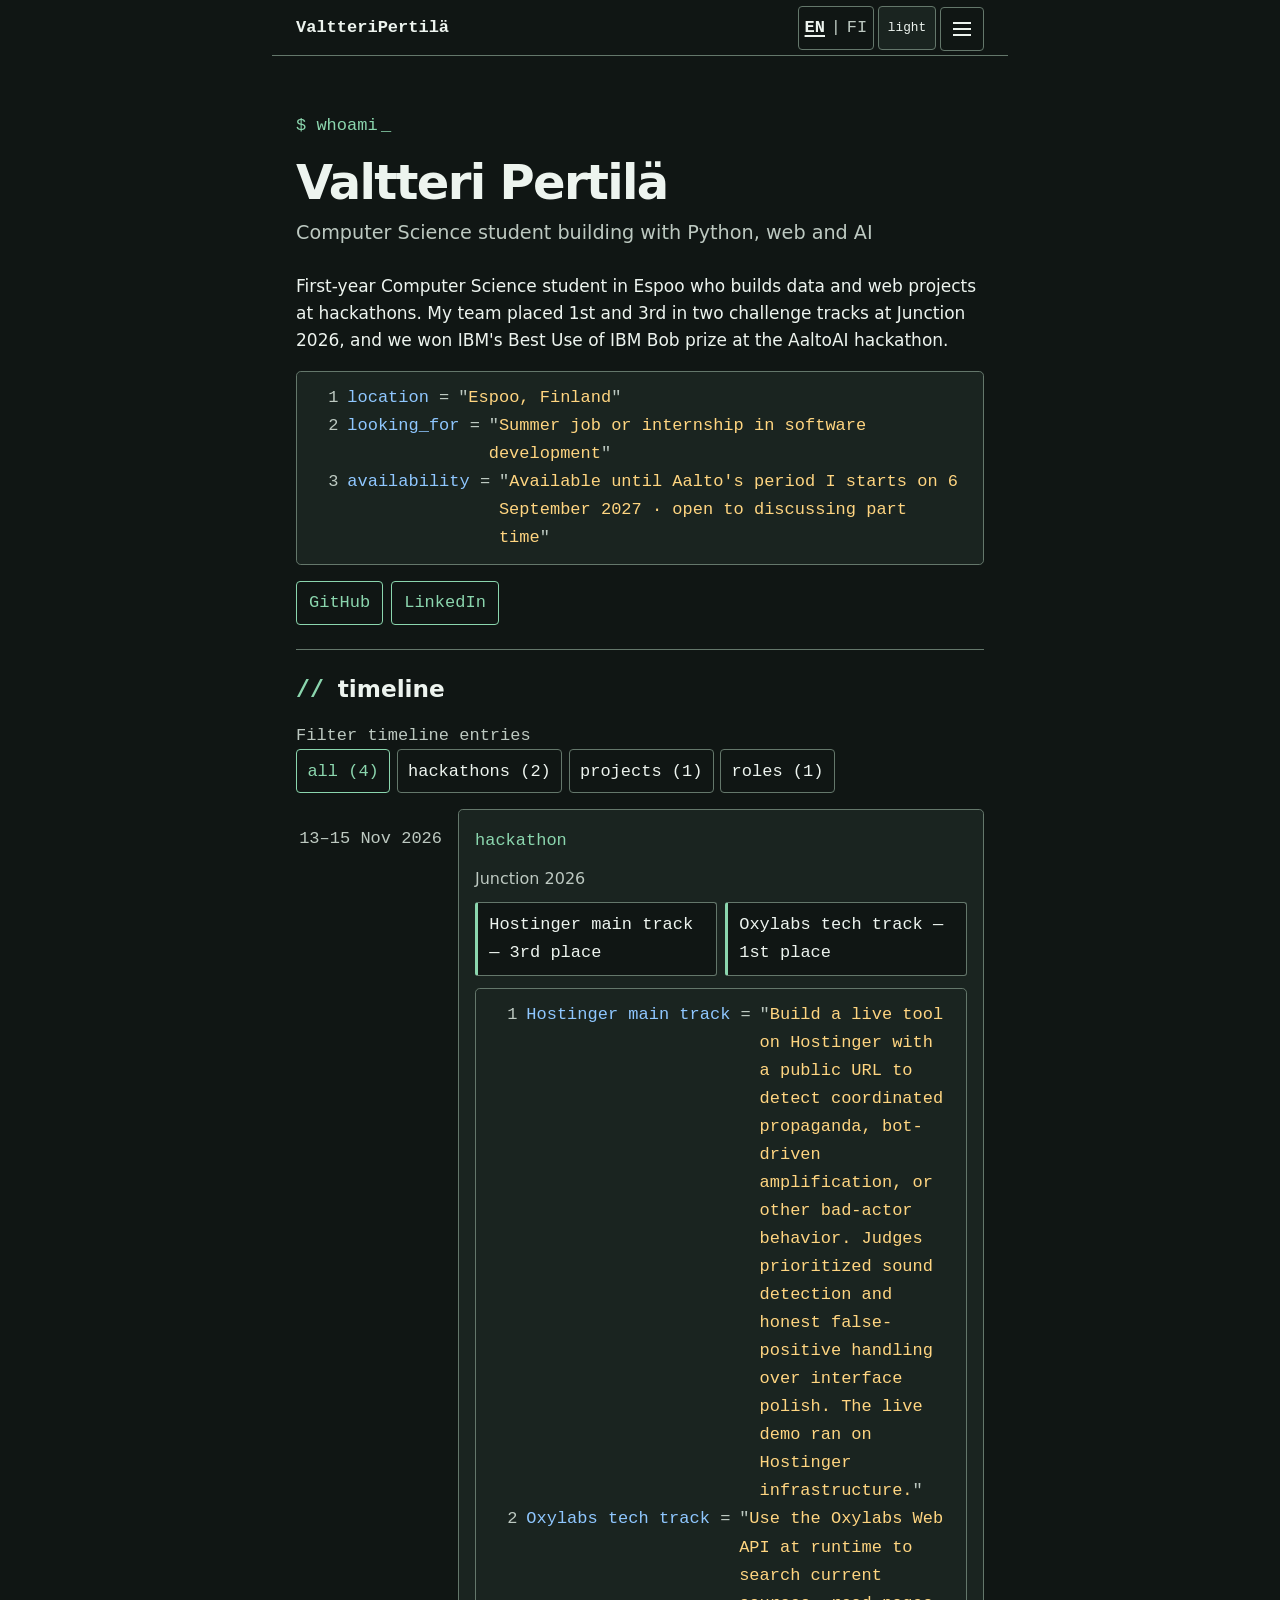
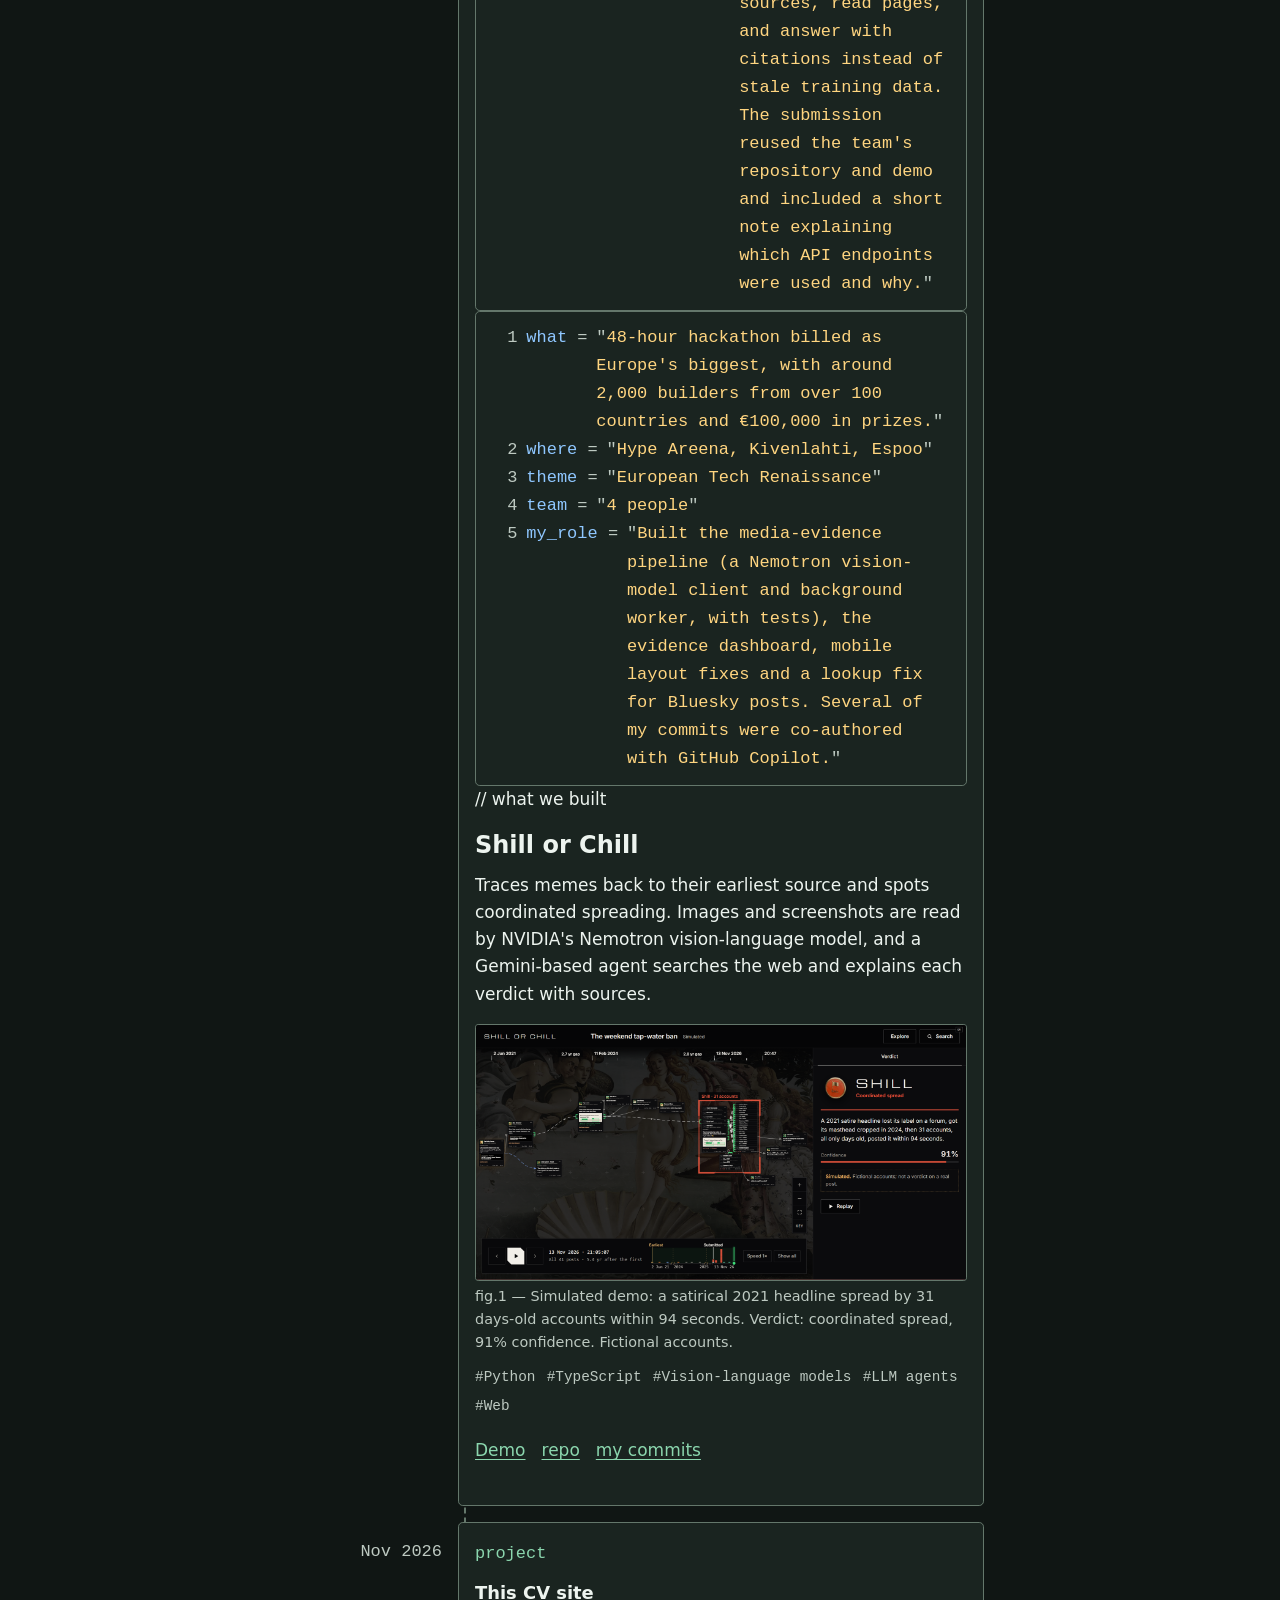
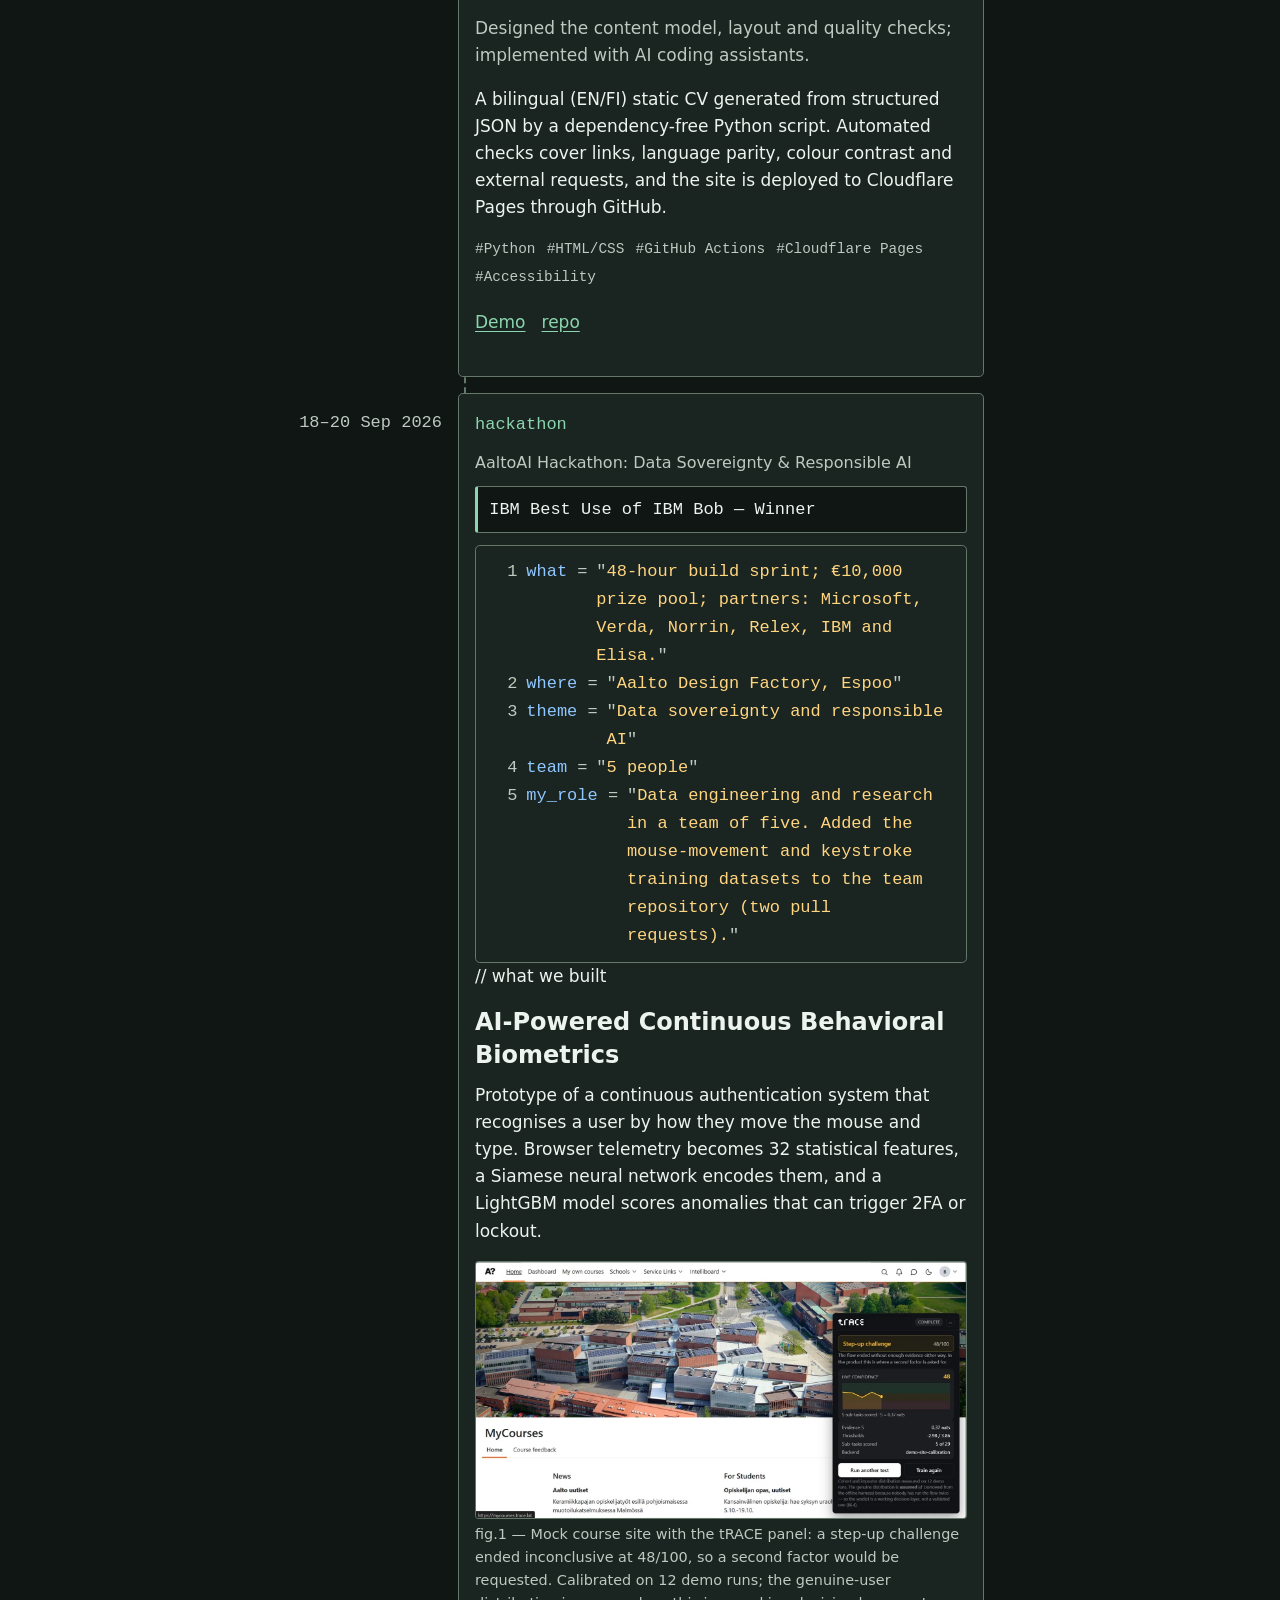
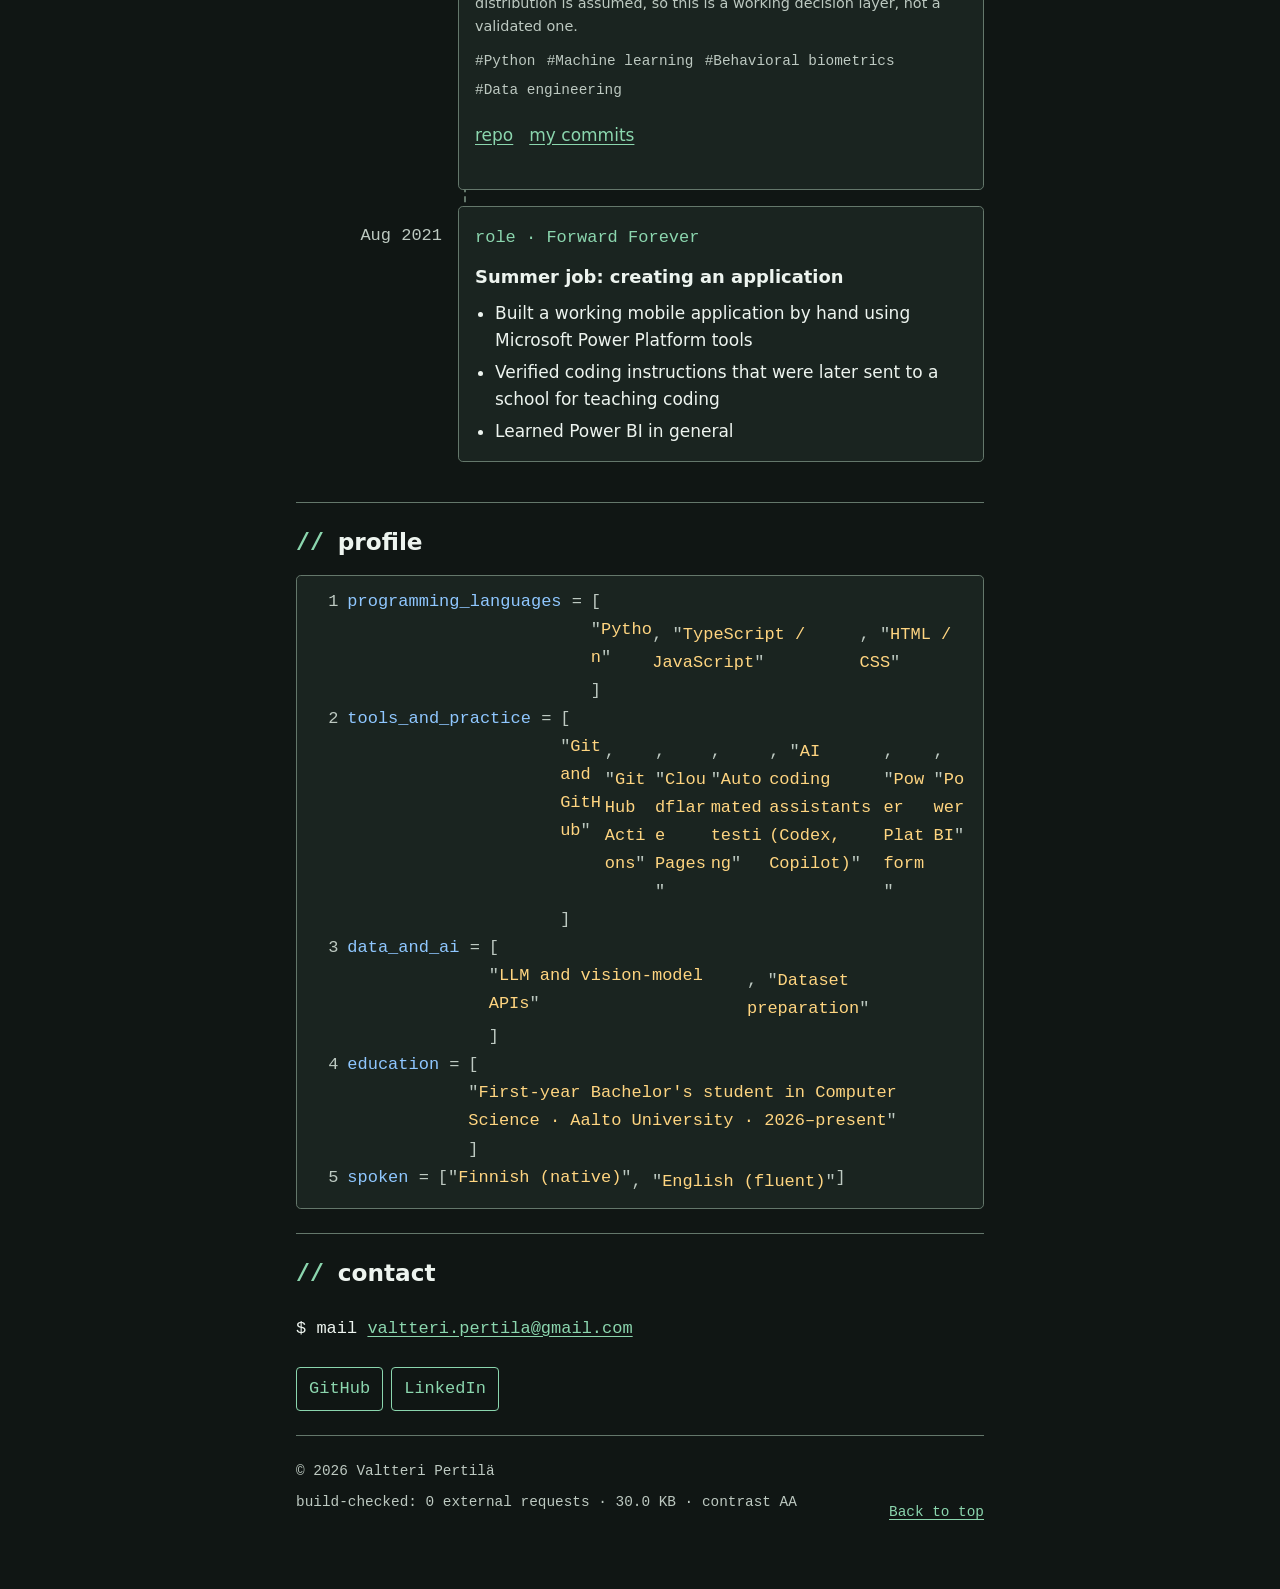
==== commit fae74303: "Add bilingual hackathon screenshots" ====
--- a/site/index.html
+++ b/site/index.html
@@ -19,6 +19,6 @@
 </head><body id="top">
   <a class="skip-link" href="#main">Skip to content</a>
   <header class="topbar"><a class="brand" href="./"><span class="first">Valtteri</span> <span class="last">Pertilä</span></a><div class="topbar-controls"><nav class="language-switch" aria-label="Language"><a href="./" aria-current="true">EN</a><span aria-hidden="true">|</span><a href="fi/">FI</a></nav><button class="theme-toggle" type="button" aria-pressed="false" data-light-label="light" data-dark-label="dark" data-light-aria="Switch to light theme" data-dark-aria="Switch to dark theme" aria-label="Switch to light theme">light</button><details class="menu-wrap"><summary aria-label="Menu"><span class="menu-icon" aria-hidden="true"><i></i><i></i><i></i></span></summary><nav aria-label="Main navigation"><div class="menu-group"><p class="menu-label">// About this site</p><a href="how-this-site-is-built/">How this site is built<span aria-hidden="true">→</span></a><a href="changelog/">Changelog<span aria-hidden="true">→</span></a></div><div class="menu-group"><p class="menu-label">// More</p><a href="https://github.com/valtteripertila" rel="noopener noreferrer">GitHub<span aria-hidden="true">↗</span></a><a href="https://www.linkedin.com/in/valtteri-pertil%C3%A4-43729b434/" rel="noopener noreferrer">LinkedIn<span aria-hidden="true">↗</span></a></div></nav></details></div></header>
-  <main id="main"><section class="hero"><p class="shell-prompt">$ whoami</p><h1>Valtteri Pertilä</h1><p class="headline">Computer Science student building with Python, web and AI</p><p class="summary">First-year Computer Science student in Espoo who builds data and web projects at hackathons. My team placed 1st and 3rd in two challenge tracks at Junction 2026, and we won IBM&#x27;s Best Use of IBM Bob prize at the AaltoAI hackathon.</p><div class="code hero-code"><dl><div class="code-line"><dt>location</dt><dd>Espoo, Finland</dd></div><div class="code-line"><dt>looking_for</dt><dd>Summer job or internship in software development</dd></div><div class="code-line"><dt>availability</dt><dd>Available until Aalto&#x27;s period I starts on 6 September 2027 · open to discussing part time</dd></div></dl></div><div class="contact-buttons hero-links"><a href="https://github.com/valtteripertila" rel="noopener noreferrer">GitHub</a> <a href="https://www.linkedin.com/in/valtteri-pertil%C3%A4-43729b434/" rel="noopener noreferrer">LinkedIn</a></div></section><section id="timeline"><h2>timeline</h2><fieldset class="filters"><legend>Filter timeline entries</legend><input type="radio" name="timeline-filter" id="f-all" checked><label for="f-all">all (4)</label><input type="radio" name="timeline-filter" id="f-hackathon" ><label for="f-hackathon">hackathons (2)</label><input type="radio" name="timeline-filter" id="f-project" ><label for="f-project">projects (1)</label><input type="radio" name="timeline-filter" id="f-role" ><label for="f-role">roles (1)</label></fieldset><div class="timeline"><article class="timeline-entry" data-kind="hackathon"><div class="entry-date">13–15 Nov 2026</div><div class="entry-card"><span class="entry-kind">hackathon</span><h3>Junction 2026</h3><ul class="result-panels"><li class="result-panel">Hostinger main track — 3rd place</li><li class="result-panel">Oxylabs tech track — 1st place</li></ul><div class="code challenge-code"><dl><div class="code-line"><dt>Hostinger main track</dt><dd>Build a live tool on Hostinger with a public URL to detect coordinated propaganda, bot-driven amplification, or other bad-actor behavior. Judges prioritized sound detection and honest false-positive handling over interface polish. The live demo ran on Hostinger infrastructure.</dd></div><div class="code-line"><dt>Oxylabs tech track</dt><dd>Use the Oxylabs Web API at runtime to search current sources, read pages, and answer with citations instead of stale training data. The submission reused the team&#x27;s repository and demo and included a short note explaining which API endpoints were used and why.</dd></div></dl></div><div class="code hackathon-code"><dl><div class="code-line"><dt>what</dt><dd>48-hour hackathon billed as Europe&#x27;s biggest, with around 2,000 builders from over 100 countries and €100,000 in prizes.</dd></div><div class="code-line"><dt>where</dt><dd>Hype Areena, Kivenlahti, Espoo</dd></div><div class="code-line"><dt>theme</dt><dd>European Tech Renaissance</dd></div><div class="code-line"><dt>team</dt><dd>4 people</dd></div><div class="code-line"><dt>my_role</dt><dd>Built the media-evidence pipeline (a Nemotron vision-model client and background worker, with tests), the evidence dashboard, mobile layout fixes and a lookup fix for Bluesky posts. Several of my commits were co-authored with GitHub Copilot.</dd></div></dl></div><p class="what-built">// what we built</p><h4>Shill or Chill</h4><p>Traces memes back to their earliest source and spots coordinated spreading. Images and screenshots are read by NVIDIA&#x27;s Nemotron vision-language model, and a Gemini-based agent searches the web and explains each verdict with sources.</p><p class="project-tags"><span>#Python</span><span>#TypeScript</span><span>#Vision-language models</span><span>#LLM agents</span><span>#Web</span></p><p class="project-links"><a href="https://noise-radar.srv2159172.hstgr.cloud" rel="noopener noreferrer">Demo</a> <a href="https://github.com/JustinasLa/gemini-4-braincells" rel="noopener noreferrer">repo</a> <a href="https://github.com/JustinasLa/gemini-4-braincells/commits?author=valtteripertila" rel="noopener noreferrer">my commits</a></p></div></article><article class="timeline-entry" data-kind="project"><div class="entry-date">Nov 2026</div><div class="entry-card"><span class="entry-kind">project</span><h3>This CV site</h3><p class=project-role>Designed the content model, layout and quality checks; implemented with AI coding assistants.</p><p>A bilingual (EN/FI) static CV generated from structured JSON by a dependency-free Python script. Automated checks cover links, language parity, colour contrast and external requests, and the site is deployed to Cloudflare Pages through GitHub.</p><p class="project-tags"><span>#Python</span><span>#HTML/CSS</span><span>#GitHub Actions</span><span>#Cloudflare Pages</span><span>#Accessibility</span></p><p class="project-links"><a href="https://cv.valtteri-pertila.workers.dev/" rel="noopener noreferrer">Demo</a> <a href="https://github.com/valtteripertila/Web-CV" rel="noopener noreferrer">repo</a></p></div></article><article class="timeline-entry" data-kind="hackathon"><div class="entry-date">18–20 Sep 2026</div><div class="entry-card"><span class="entry-kind">hackathon</span><h3>AaltoAI Hackathon: Data Sovereignty &amp; Responsible AI</h3><ul class="result-panels"><li class="result-panel">IBM Best Use of IBM Bob — Winner</li></ul><div class="code hackathon-code"><dl><div class="code-line"><dt>what</dt><dd>48-hour build sprint; €10,000 prize pool; partners: Microsoft, Verda, Norrin, Relex, IBM and Elisa.</dd></div><div class="code-line"><dt>where</dt><dd>Aalto Design Factory, Espoo</dd></div><div class="code-line"><dt>theme</dt><dd>Data sovereignty and responsible AI</dd></div><div class="code-line"><dt>team</dt><dd>5 people</dd></div><div class="code-line"><dt>my_role</dt><dd>Data engineering and research in a team of five. Added the mouse-movement and keystroke training datasets to the team repository (two pull requests).</dd></div></dl></div><p class="what-built">// what we built</p><h4>AI-Powered Continuous Behavioral Biometrics</h4><p>Prototype of a continuous authentication system that recognises a user by how they move the mouse and type. Browser telemetry becomes 32 statistical features, a Siamese neural network encodes them, and a LightGBM model scores anomalies that can trigger 2FA or lockout.</p><p class="project-tags"><span>#Python</span><span>#Machine learning</span><span>#Behavioral biometrics</span><span>#Data engineering</span></p><p class="project-links"><a href="https://github.com/SiroogaTheProgrammer/IBM_hackathon_2026" rel="noopener noreferrer">repo</a> <a href="https://github.com/SiroogaTheProgrammer/IBM_hackathon_2026/commits?author=valtteripertila" rel="noopener noreferrer">my commits</a></p></div></article><article class="timeline-entry" data-kind="role"><div class="entry-date">Aug 2021</div><div class="entry-card"><span class="entry-kind">role · Forward Forever</span><h3>Summer job: creating an application</h3><ul><li>Built a working mobile application by hand using Microsoft Power Platform tools</li><li>Verified coding instructions that were later sent to a school for teaching coding</li><li>Learned Power BI in general</li></ul></div></article></div></section><section id="profile"><h2>profile</h2><div class="code profile-code"><dl><div class="code-line"><dt>programming_languages</dt><dd class="array"><ul><li>Python</li><li>TypeScript / JavaScript</li><li>HTML / CSS</li></ul></dd></div><div class="code-line"><dt>tools_and_practice</dt><dd class="array"><ul><li>Git and GitHub</li><li>GitHub Actions</li><li>Cloudflare Pages</li><li>Automated testing</li><li>AI coding assistants (Codex, Copilot)</li><li>Power Platform</li><li>Power BI</li></ul></dd></div><div class="code-line"><dt>data_and_ai</dt><dd class="array"><ul><li>LLM and vision-model APIs</li><li>Dataset preparation</li></ul></dd></div><div class="code-line"><dt>education</dt><dd class="array"><ul><li>First-year Bachelor&#x27;s student in Computer Science · Aalto University · 2026–present</li></ul></dd></div><div class="code-line"><dt>spoken</dt><dd class="array"><ul><li>Finnish (native)</li><li>English (fluent)</li></ul></dd></div></dl></div></section><section id="contact"><h2>contact</h2><p class="mail-line">$ mail <a href="mailto:valtteri.pertila@gmail.com">valtteri.pertila@gmail.com</a></p><div class=contact-buttons><a href="https://github.com/valtteripertila" rel="noopener noreferrer">GitHub</a> <a href="https://www.linkedin.com/in/valtteri-pertil%C3%A4-43729b434/" rel="noopener noreferrer">LinkedIn</a></div></section></main>
-  <footer><p>© 2026 Valtteri Pertilä</p><span class="build-facts">build-checked: 0 external requests · 28.9 KB · contrast AA</span><a class="back-to-top" href="#top">Back to top</a></footer>
+  <main id="main"><section class="hero"><p class="shell-prompt">$ whoami</p><h1>Valtteri Pertilä</h1><p class="headline">Computer Science student building with Python, web and AI</p><p class="summary">First-year Computer Science student in Espoo who builds data and web projects at hackathons. My team placed 1st and 3rd in two challenge tracks at Junction 2026, and we won IBM&#x27;s Best Use of IBM Bob prize at the AaltoAI hackathon.</p><div class="code hero-code"><dl><div class="code-line"><dt>location</dt><dd>Espoo, Finland</dd></div><div class="code-line"><dt>looking_for</dt><dd>Summer job or internship in software development</dd></div><div class="code-line"><dt>availability</dt><dd>Available until Aalto&#x27;s period I starts on 6 September 2027 · open to discussing part time</dd></div></dl></div><div class="contact-buttons hero-links"><a href="https://github.com/valtteripertila" rel="noopener noreferrer">GitHub</a> <a href="https://www.linkedin.com/in/valtteri-pertil%C3%A4-43729b434/" rel="noopener noreferrer">LinkedIn</a></div></section><section id="timeline"><h2>timeline</h2><fieldset class="filters"><legend>Filter timeline entries</legend><input type="radio" name="timeline-filter" id="f-all" checked><label for="f-all">all (4)</label><input type="radio" name="timeline-filter" id="f-hackathon" ><label for="f-hackathon">hackathons (2)</label><input type="radio" name="timeline-filter" id="f-project" ><label for="f-project">projects (1)</label><input type="radio" name="timeline-filter" id="f-role" ><label for="f-role">roles (1)</label></fieldset><div class="timeline"><article class="timeline-entry" data-kind="hackathon"><div class="entry-date">13–15 Nov 2026</div><div class="entry-card"><span class="entry-kind">hackathon</span><h3>Junction 2026</h3><ul class="result-panels"><li class="result-panel">Hostinger main track — 3rd place</li><li class="result-panel">Oxylabs tech track — 1st place</li></ul><div class="code challenge-code"><dl><div class="code-line"><dt>Hostinger main track</dt><dd>Build a live tool on Hostinger with a public URL to detect coordinated propaganda, bot-driven amplification, or other bad-actor behavior. Judges prioritized sound detection and honest false-positive handling over interface polish. The live demo ran on Hostinger infrastructure.</dd></div><div class="code-line"><dt>Oxylabs tech track</dt><dd>Use the Oxylabs Web API at runtime to search current sources, read pages, and answer with citations instead of stale training data. The submission reused the team&#x27;s repository and demo and included a short note explaining which API endpoints were used and why.</dd></div></dl></div><div class="code hackathon-code"><dl><div class="code-line"><dt>what</dt><dd>48-hour hackathon billed as Europe&#x27;s biggest, with around 2,000 builders from over 100 countries and €100,000 in prizes.</dd></div><div class="code-line"><dt>where</dt><dd>Hype Areena, Kivenlahti, Espoo</dd></div><div class="code-line"><dt>theme</dt><dd>European Tech Renaissance</dd></div><div class="code-line"><dt>team</dt><dd>4 people</dd></div><div class="code-line"><dt>my_role</dt><dd>Built the media-evidence pipeline (a Nemotron vision-model client and background worker, with tests), the evidence dashboard, mobile layout fixes and a lookup fix for Bluesky posts. Several of my commits were co-authored with GitHub Copilot.</dd></div></dl></div><p class="what-built">// what we built</p><h4>Shill or Chill</h4><p>Traces memes back to their earliest source and spots coordinated spreading. Images and screenshots are read by NVIDIA&#x27;s Nemotron vision-language model, and a Gemini-based agent searches the web and explains each verdict with sources.</p><div class="media-gallery"><figure><a href="img/shill-or-chill/demo.png"><img src="img/shill-or-chill/demo.png" alt="Dashboard for Shill or Chill showing the verdict “Shill · Coordinated spread,” 31 accounts, 41 posts, and Replay, Explore, and Search controls." width="1600" height="833" loading="lazy" decoding="async"></a><figcaption>fig.1 — Simulated demo: a satirical 2021 headline spread by 31 days-old accounts within 94 seconds. Verdict: coordinated spread, 91% confidence. Fictional accounts.</figcaption></figure></div><p class="project-tags"><span>#Python</span><span>#TypeScript</span><span>#Vision-language models</span><span>#LLM agents</span><span>#Web</span></p><p class="project-links"><a href="https://noise-radar.srv2159172.hstgr.cloud" rel="noopener noreferrer">Demo</a> <a href="https://github.com/JustinasLa/gemini-4-braincells" rel="noopener noreferrer">repo</a> <a href="https://github.com/JustinasLa/gemini-4-braincells/commits?author=valtteripertila" rel="noopener noreferrer">my commits</a></p></div></article><article class="timeline-entry" data-kind="project"><div class="entry-date">Nov 2026</div><div class="entry-card"><span class="entry-kind">project</span><h3>This CV site</h3><p class=project-role>Designed the content model, layout and quality checks; implemented with AI coding assistants.</p><p>A bilingual (EN/FI) static CV generated from structured JSON by a dependency-free Python script. Automated checks cover links, language parity, colour contrast and external requests, and the site is deployed to Cloudflare Pages through GitHub.</p><p class="project-tags"><span>#Python</span><span>#HTML/CSS</span><span>#GitHub Actions</span><span>#Cloudflare Pages</span><span>#Accessibility</span></p><p class="project-links"><a href="https://cv.valtteri-pertila.workers.dev/" rel="noopener noreferrer">Demo</a> <a href="https://github.com/valtteripertila/Web-CV" rel="noopener noreferrer">repo</a></p></div></article><article class="timeline-entry" data-kind="hackathon"><div class="entry-date">18–20 Sep 2026</div><div class="entry-card"><span class="entry-kind">hackathon</span><h3>AaltoAI Hackathon: Data Sovereignty &amp; Responsible AI</h3><ul class="result-panels"><li class="result-panel">IBM Best Use of IBM Bob — Winner</li></ul><div class="code hackathon-code"><dl><div class="code-line"><dt>what</dt><dd>48-hour build sprint; €10,000 prize pool; partners: Microsoft, Verda, Norrin, Relex, IBM and Elisa.</dd></div><div class="code-line"><dt>where</dt><dd>Aalto Design Factory, Espoo</dd></div><div class="code-line"><dt>theme</dt><dd>Data sovereignty and responsible AI</dd></div><div class="code-line"><dt>team</dt><dd>5 people</dd></div><div class="code-line"><dt>my_role</dt><dd>Data engineering and research in a team of five. Added the mouse-movement and keystroke training datasets to the team repository (two pull requests).</dd></div></dl></div><p class="what-built">// what we built</p><h4>AI-Powered Continuous Behavioral Biometrics</h4><p>Prototype of a continuous authentication system that recognises a user by how they move the mouse and type. Browser telemetry becomes 32 statistical features, a Siamese neural network encodes them, and a LightGBM model scores anomalies that can trigger 2FA or lockout.</p><div class="media-gallery"><figure><a href="img/trace/demo.webp"><img src="img/trace/demo.webp" alt="Mock course site showing the tRACE step-up challenge at 48/100, an inconclusive outcome, and the request for a second factor." width="1512" height="791" loading="lazy" decoding="async"></a><figcaption>fig.1 — Mock course site with the tRACE panel: a step-up challenge ended inconclusive at 48/100, so a second factor would be requested. Calibrated on 12 demo runs; the genuine-user distribution is assumed, so this is a working decision layer, not a validated one.</figcaption></figure></div><p class="project-tags"><span>#Python</span><span>#Machine learning</span><span>#Behavioral biometrics</span><span>#Data engineering</span></p><p class="project-links"><a href="https://github.com/SiroogaTheProgrammer/IBM_hackathon_2026" rel="noopener noreferrer">repo</a> <a href="https://github.com/SiroogaTheProgrammer/IBM_hackathon_2026/commits?author=valtteripertila" rel="noopener noreferrer">my commits</a></p></div></article><article class="timeline-entry" data-kind="role"><div class="entry-date">Aug 2021</div><div class="entry-card"><span class="entry-kind">role · Forward Forever</span><h3>Summer job: creating an application</h3><ul><li>Built a working mobile application by hand using Microsoft Power Platform tools</li><li>Verified coding instructions that were later sent to a school for teaching coding</li><li>Learned Power BI in general</li></ul></div></article></div></section><section id="profile"><h2>profile</h2><div class="code profile-code"><dl><div class="code-line"><dt>programming_languages</dt><dd class="array"><ul><li>Python</li><li>TypeScript / JavaScript</li><li>HTML / CSS</li></ul></dd></div><div class="code-line"><dt>tools_and_practice</dt><dd class="array"><ul><li>Git and GitHub</li><li>GitHub Actions</li><li>Cloudflare Pages</li><li>Automated testing</li><li>AI coding assistants (Codex, Copilot)</li><li>Power Platform</li><li>Power BI</li></ul></dd></div><div class="code-line"><dt>data_and_ai</dt><dd class="array"><ul><li>LLM and vision-model APIs</li><li>Dataset preparation</li></ul></dd></div><div class="code-line"><dt>education</dt><dd class="array"><ul><li>First-year Bachelor&#x27;s student in Computer Science · Aalto University · 2026–present</li></ul></dd></div><div class="code-line"><dt>spoken</dt><dd class="array"><ul><li>Finnish (native)</li><li>English (fluent)</li></ul></dd></div></dl></div></section><section id="contact"><h2>contact</h2><p class="mail-line">$ mail <a href="mailto:valtteri.pertila@gmail.com">valtteri.pertila@gmail.com</a></p><div class=contact-buttons><a href="https://github.com/valtteripertila" rel="noopener noreferrer">GitHub</a> <a href="https://www.linkedin.com/in/valtteri-pertil%C3%A4-43729b434/" rel="noopener noreferrer">LinkedIn</a></div></section></main>
+  <footer><p>© 2026 Valtteri Pertilä</p><span class="build-facts">build-checked: 0 external requests · 30.0 KB · contrast AA</span><a class="back-to-top" href="#top">Back to top</a></footer>
 </body></html>
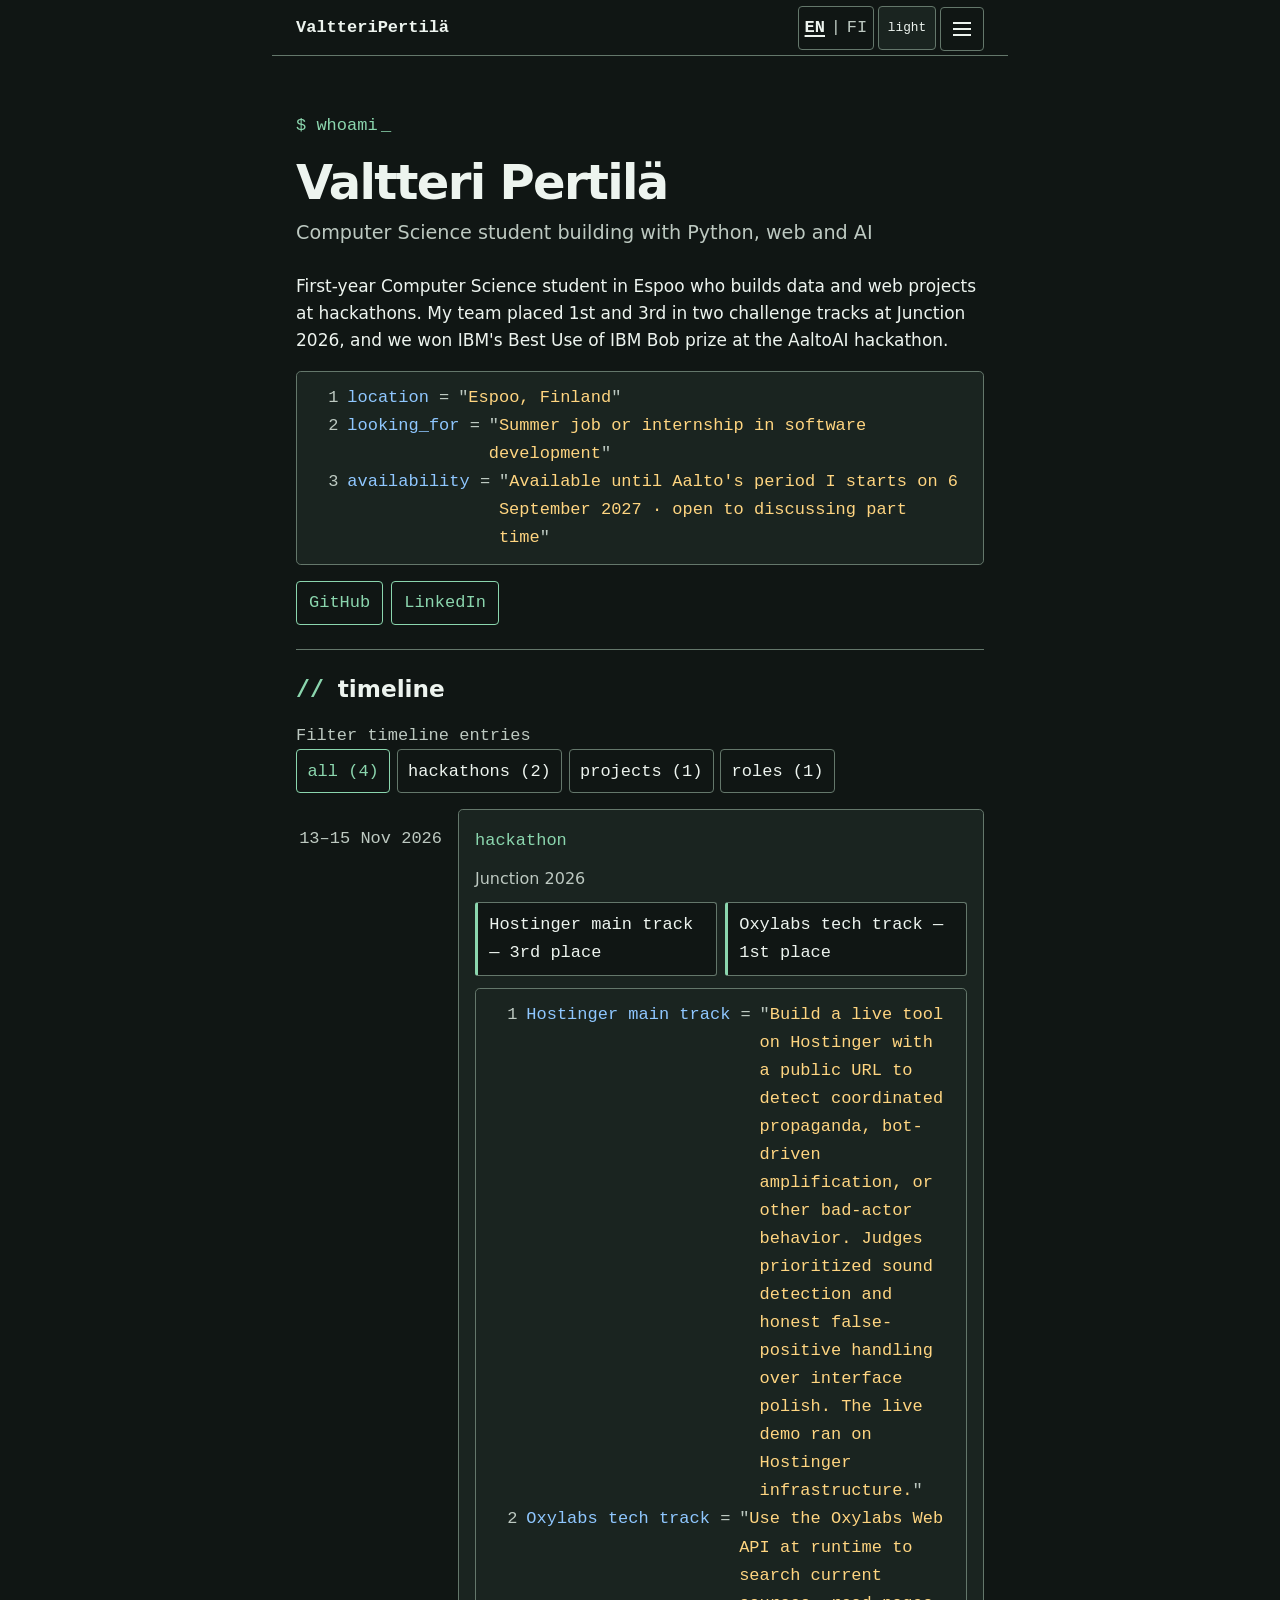
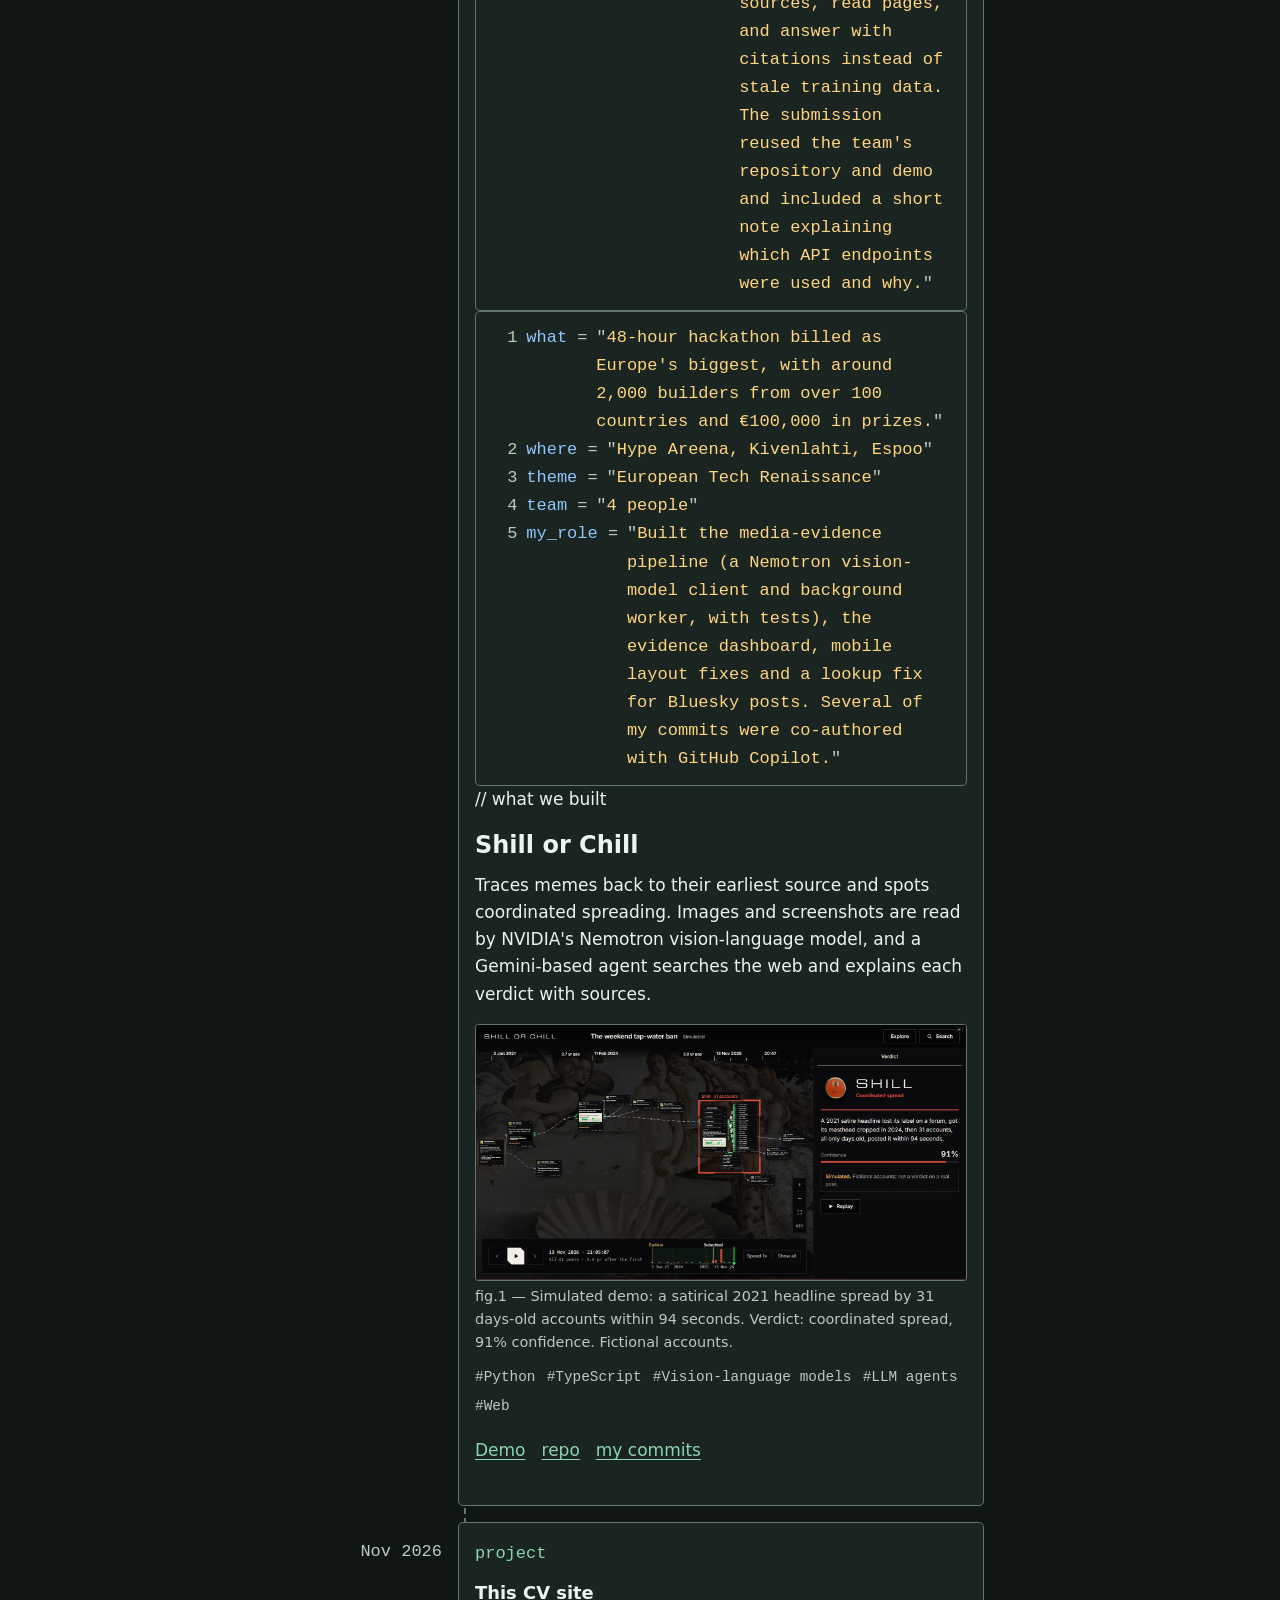
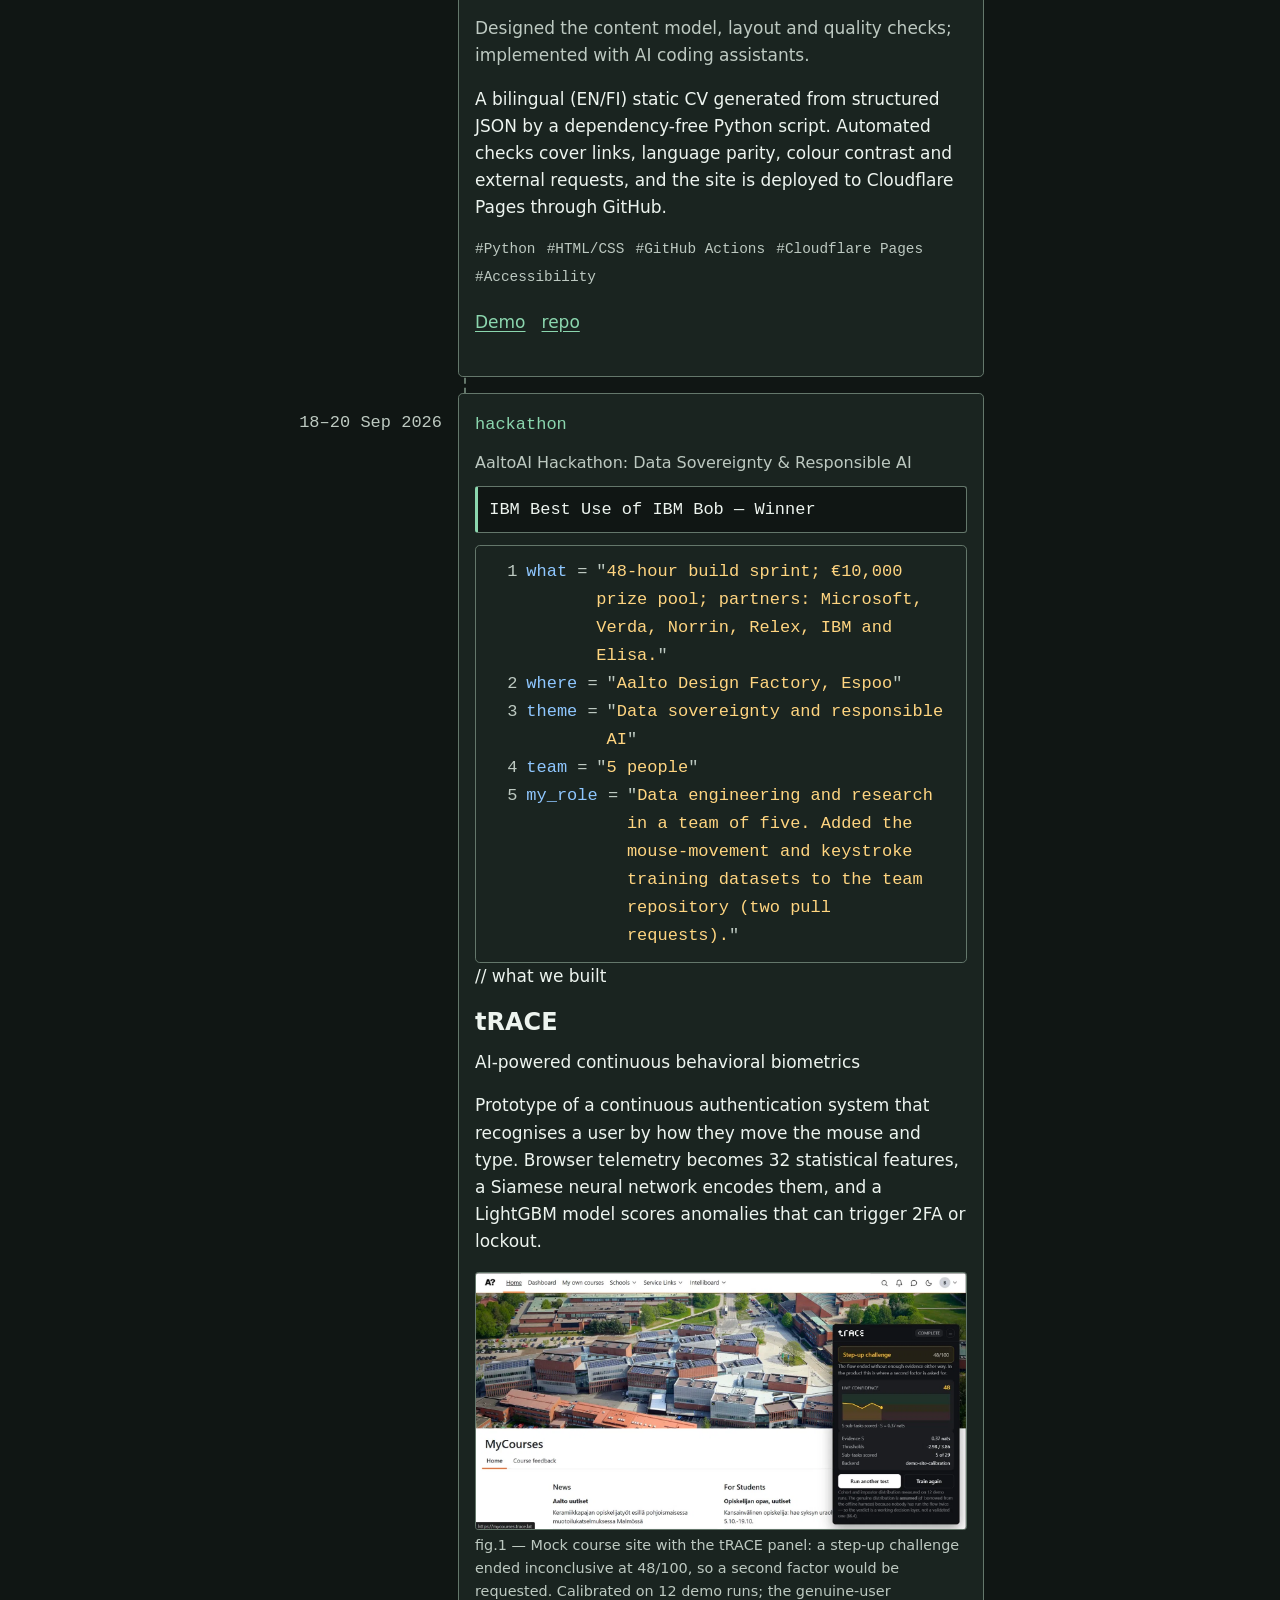
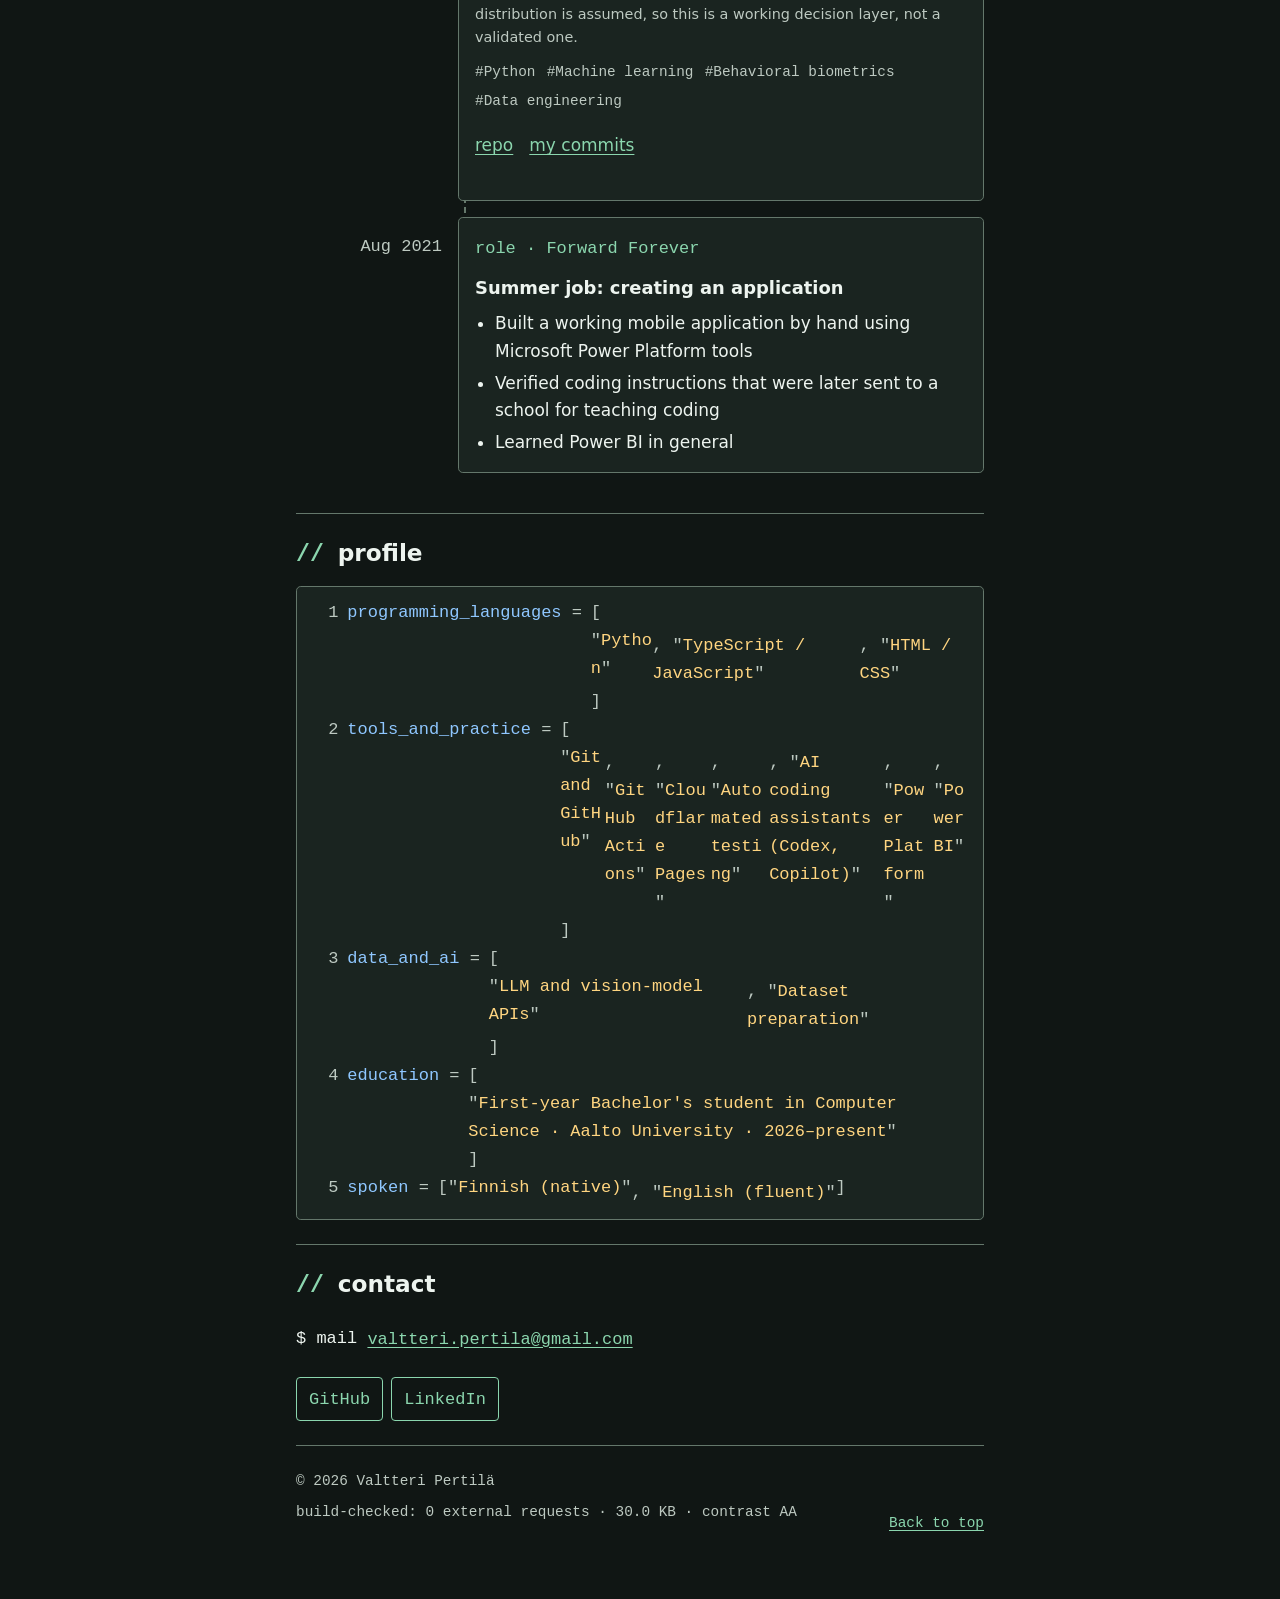
==== commit 719d95e4: "Rename AaltoAI project to tRACE" ====
--- a/site/index.html
+++ b/site/index.html
@@ -19,6 +19,6 @@
 </head><body id="top">
   <a class="skip-link" href="#main">Skip to content</a>
   <header class="topbar"><a class="brand" href="./"><span class="first">Valtteri</span> <span class="last">Pertilä</span></a><div class="topbar-controls"><nav class="language-switch" aria-label="Language"><a href="./" aria-current="true">EN</a><span aria-hidden="true">|</span><a href="fi/">FI</a></nav><button class="theme-toggle" type="button" aria-pressed="false" data-light-label="light" data-dark-label="dark" data-light-aria="Switch to light theme" data-dark-aria="Switch to dark theme" aria-label="Switch to light theme">light</button><details class="menu-wrap"><summary aria-label="Menu"><span class="menu-icon" aria-hidden="true"><i></i><i></i><i></i></span></summary><nav aria-label="Main navigation"><div class="menu-group"><p class="menu-label">// About this site</p><a href="how-this-site-is-built/">How this site is built<span aria-hidden="true">→</span></a><a href="changelog/">Changelog<span aria-hidden="true">→</span></a></div><div class="menu-group"><p class="menu-label">// More</p><a href="https://github.com/valtteripertila" rel="noopener noreferrer">GitHub<span aria-hidden="true">↗</span></a><a href="https://www.linkedin.com/in/valtteri-pertil%C3%A4-43729b434/" rel="noopener noreferrer">LinkedIn<span aria-hidden="true">↗</span></a></div></nav></details></div></header>
-  <main id="main"><section class="hero"><p class="shell-prompt">$ whoami</p><h1>Valtteri Pertilä</h1><p class="headline">Computer Science student building with Python, web and AI</p><p class="summary">First-year Computer Science student in Espoo who builds data and web projects at hackathons. My team placed 1st and 3rd in two challenge tracks at Junction 2026, and we won IBM&#x27;s Best Use of IBM Bob prize at the AaltoAI hackathon.</p><div class="code hero-code"><dl><div class="code-line"><dt>location</dt><dd>Espoo, Finland</dd></div><div class="code-line"><dt>looking_for</dt><dd>Summer job or internship in software development</dd></div><div class="code-line"><dt>availability</dt><dd>Available until Aalto&#x27;s period I starts on 6 September 2027 · open to discussing part time</dd></div></dl></div><div class="contact-buttons hero-links"><a href="https://github.com/valtteripertila" rel="noopener noreferrer">GitHub</a> <a href="https://www.linkedin.com/in/valtteri-pertil%C3%A4-43729b434/" rel="noopener noreferrer">LinkedIn</a></div></section><section id="timeline"><h2>timeline</h2><fieldset class="filters"><legend>Filter timeline entries</legend><input type="radio" name="timeline-filter" id="f-all" checked><label for="f-all">all (4)</label><input type="radio" name="timeline-filter" id="f-hackathon" ><label for="f-hackathon">hackathons (2)</label><input type="radio" name="timeline-filter" id="f-project" ><label for="f-project">projects (1)</label><input type="radio" name="timeline-filter" id="f-role" ><label for="f-role">roles (1)</label></fieldset><div class="timeline"><article class="timeline-entry" data-kind="hackathon"><div class="entry-date">13–15 Nov 2026</div><div class="entry-card"><span class="entry-kind">hackathon</span><h3>Junction 2026</h3><ul class="result-panels"><li class="result-panel">Hostinger main track — 3rd place</li><li class="result-panel">Oxylabs tech track — 1st place</li></ul><div class="code challenge-code"><dl><div class="code-line"><dt>Hostinger main track</dt><dd>Build a live tool on Hostinger with a public URL to detect coordinated propaganda, bot-driven amplification, or other bad-actor behavior. Judges prioritized sound detection and honest false-positive handling over interface polish. The live demo ran on Hostinger infrastructure.</dd></div><div class="code-line"><dt>Oxylabs tech track</dt><dd>Use the Oxylabs Web API at runtime to search current sources, read pages, and answer with citations instead of stale training data. The submission reused the team&#x27;s repository and demo and included a short note explaining which API endpoints were used and why.</dd></div></dl></div><div class="code hackathon-code"><dl><div class="code-line"><dt>what</dt><dd>48-hour hackathon billed as Europe&#x27;s biggest, with around 2,000 builders from over 100 countries and €100,000 in prizes.</dd></div><div class="code-line"><dt>where</dt><dd>Hype Areena, Kivenlahti, Espoo</dd></div><div class="code-line"><dt>theme</dt><dd>European Tech Renaissance</dd></div><div class="code-line"><dt>team</dt><dd>4 people</dd></div><div class="code-line"><dt>my_role</dt><dd>Built the media-evidence pipeline (a Nemotron vision-model client and background worker, with tests), the evidence dashboard, mobile layout fixes and a lookup fix for Bluesky posts. Several of my commits were co-authored with GitHub Copilot.</dd></div></dl></div><p class="what-built">// what we built</p><h4>Shill or Chill</h4><p>Traces memes back to their earliest source and spots coordinated spreading. Images and screenshots are read by NVIDIA&#x27;s Nemotron vision-language model, and a Gemini-based agent searches the web and explains each verdict with sources.</p><div class="media-gallery"><figure><a href="img/shill-or-chill/demo.png"><img src="img/shill-or-chill/demo.png" alt="Dashboard for Shill or Chill showing the verdict “Shill · Coordinated spread,” 31 accounts, 41 posts, and Replay, Explore, and Search controls." width="1600" height="833" loading="lazy" decoding="async"></a><figcaption>fig.1 — Simulated demo: a satirical 2021 headline spread by 31 days-old accounts within 94 seconds. Verdict: coordinated spread, 91% confidence. Fictional accounts.</figcaption></figure></div><p class="project-tags"><span>#Python</span><span>#TypeScript</span><span>#Vision-language models</span><span>#LLM agents</span><span>#Web</span></p><p class="project-links"><a href="https://noise-radar.srv2159172.hstgr.cloud" rel="noopener noreferrer">Demo</a> <a href="https://github.com/JustinasLa/gemini-4-braincells" rel="noopener noreferrer">repo</a> <a href="https://github.com/JustinasLa/gemini-4-braincells/commits?author=valtteripertila" rel="noopener noreferrer">my commits</a></p></div></article><article class="timeline-entry" data-kind="project"><div class="entry-date">Nov 2026</div><div class="entry-card"><span class="entry-kind">project</span><h3>This CV site</h3><p class=project-role>Designed the content model, layout and quality checks; implemented with AI coding assistants.</p><p>A bilingual (EN/FI) static CV generated from structured JSON by a dependency-free Python script. Automated checks cover links, language parity, colour contrast and external requests, and the site is deployed to Cloudflare Pages through GitHub.</p><p class="project-tags"><span>#Python</span><span>#HTML/CSS</span><span>#GitHub Actions</span><span>#Cloudflare Pages</span><span>#Accessibility</span></p><p class="project-links"><a href="https://cv.valtteri-pertila.workers.dev/" rel="noopener noreferrer">Demo</a> <a href="https://github.com/valtteripertila/Web-CV" rel="noopener noreferrer">repo</a></p></div></article><article class="timeline-entry" data-kind="hackathon"><div class="entry-date">18–20 Sep 2026</div><div class="entry-card"><span class="entry-kind">hackathon</span><h3>AaltoAI Hackathon: Data Sovereignty &amp; Responsible AI</h3><ul class="result-panels"><li class="result-panel">IBM Best Use of IBM Bob — Winner</li></ul><div class="code hackathon-code"><dl><div class="code-line"><dt>what</dt><dd>48-hour build sprint; €10,000 prize pool; partners: Microsoft, Verda, Norrin, Relex, IBM and Elisa.</dd></div><div class="code-line"><dt>where</dt><dd>Aalto Design Factory, Espoo</dd></div><div class="code-line"><dt>theme</dt><dd>Data sovereignty and responsible AI</dd></div><div class="code-line"><dt>team</dt><dd>5 people</dd></div><div class="code-line"><dt>my_role</dt><dd>Data engineering and research in a team of five. Added the mouse-movement and keystroke training datasets to the team repository (two pull requests).</dd></div></dl></div><p class="what-built">// what we built</p><h4>AI-Powered Continuous Behavioral Biometrics</h4><p>Prototype of a continuous authentication system that recognises a user by how they move the mouse and type. Browser telemetry becomes 32 statistical features, a Siamese neural network encodes them, and a LightGBM model scores anomalies that can trigger 2FA or lockout.</p><div class="media-gallery"><figure><a href="img/trace/demo.webp"><img src="img/trace/demo.webp" alt="Mock course site showing the tRACE step-up challenge at 48/100, an inconclusive outcome, and the request for a second factor." width="1512" height="791" loading="lazy" decoding="async"></a><figcaption>fig.1 — Mock course site with the tRACE panel: a step-up challenge ended inconclusive at 48/100, so a second factor would be requested. Calibrated on 12 demo runs; the genuine-user distribution is assumed, so this is a working decision layer, not a validated one.</figcaption></figure></div><p class="project-tags"><span>#Python</span><span>#Machine learning</span><span>#Behavioral biometrics</span><span>#Data engineering</span></p><p class="project-links"><a href="https://github.com/SiroogaTheProgrammer/IBM_hackathon_2026" rel="noopener noreferrer">repo</a> <a href="https://github.com/SiroogaTheProgrammer/IBM_hackathon_2026/commits?author=valtteripertila" rel="noopener noreferrer">my commits</a></p></div></article><article class="timeline-entry" data-kind="role"><div class="entry-date">Aug 2021</div><div class="entry-card"><span class="entry-kind">role · Forward Forever</span><h3>Summer job: creating an application</h3><ul><li>Built a working mobile application by hand using Microsoft Power Platform tools</li><li>Verified coding instructions that were later sent to a school for teaching coding</li><li>Learned Power BI in general</li></ul></div></article></div></section><section id="profile"><h2>profile</h2><div class="code profile-code"><dl><div class="code-line"><dt>programming_languages</dt><dd class="array"><ul><li>Python</li><li>TypeScript / JavaScript</li><li>HTML / CSS</li></ul></dd></div><div class="code-line"><dt>tools_and_practice</dt><dd class="array"><ul><li>Git and GitHub</li><li>GitHub Actions</li><li>Cloudflare Pages</li><li>Automated testing</li><li>AI coding assistants (Codex, Copilot)</li><li>Power Platform</li><li>Power BI</li></ul></dd></div><div class="code-line"><dt>data_and_ai</dt><dd class="array"><ul><li>LLM and vision-model APIs</li><li>Dataset preparation</li></ul></dd></div><div class="code-line"><dt>education</dt><dd class="array"><ul><li>First-year Bachelor&#x27;s student in Computer Science · Aalto University · 2026–present</li></ul></dd></div><div class="code-line"><dt>spoken</dt><dd class="array"><ul><li>Finnish (native)</li><li>English (fluent)</li></ul></dd></div></dl></div></section><section id="contact"><h2>contact</h2><p class="mail-line">$ mail <a href="mailto:valtteri.pertila@gmail.com">valtteri.pertila@gmail.com</a></p><div class=contact-buttons><a href="https://github.com/valtteripertila" rel="noopener noreferrer">GitHub</a> <a href="https://www.linkedin.com/in/valtteri-pertil%C3%A4-43729b434/" rel="noopener noreferrer">LinkedIn</a></div></section></main>
+  <main id="main"><section class="hero"><p class="shell-prompt">$ whoami</p><h1>Valtteri Pertilä</h1><p class="headline">Computer Science student building with Python, web and AI</p><p class="summary">First-year Computer Science student in Espoo who builds data and web projects at hackathons. My team placed 1st and 3rd in two challenge tracks at Junction 2026, and we won IBM&#x27;s Best Use of IBM Bob prize at the AaltoAI hackathon.</p><div class="code hero-code"><dl><div class="code-line"><dt>location</dt><dd>Espoo, Finland</dd></div><div class="code-line"><dt>looking_for</dt><dd>Summer job or internship in software development</dd></div><div class="code-line"><dt>availability</dt><dd>Available until Aalto&#x27;s period I starts on 6 September 2027 · open to discussing part time</dd></div></dl></div><div class="contact-buttons hero-links"><a href="https://github.com/valtteripertila" rel="noopener noreferrer">GitHub</a> <a href="https://www.linkedin.com/in/valtteri-pertil%C3%A4-43729b434/" rel="noopener noreferrer">LinkedIn</a></div></section><section id="timeline"><h2>timeline</h2><fieldset class="filters"><legend>Filter timeline entries</legend><input type="radio" name="timeline-filter" id="f-all" checked><label for="f-all">all (4)</label><input type="radio" name="timeline-filter" id="f-hackathon" ><label for="f-hackathon">hackathons (2)</label><input type="radio" name="timeline-filter" id="f-project" ><label for="f-project">projects (1)</label><input type="radio" name="timeline-filter" id="f-role" ><label for="f-role">roles (1)</label></fieldset><div class="timeline"><article class="timeline-entry" data-kind="hackathon"><div class="entry-date">13–15 Nov 2026</div><div class="entry-card"><span class="entry-kind">hackathon</span><h3>Junction 2026</h3><ul class="result-panels"><li class="result-panel">Hostinger main track — 3rd place</li><li class="result-panel">Oxylabs tech track — 1st place</li></ul><div class="code challenge-code"><dl><div class="code-line"><dt>Hostinger main track</dt><dd>Build a live tool on Hostinger with a public URL to detect coordinated propaganda, bot-driven amplification, or other bad-actor behavior. Judges prioritized sound detection and honest false-positive handling over interface polish. The live demo ran on Hostinger infrastructure.</dd></div><div class="code-line"><dt>Oxylabs tech track</dt><dd>Use the Oxylabs Web API at runtime to search current sources, read pages, and answer with citations instead of stale training data. The submission reused the team&#x27;s repository and demo and included a short note explaining which API endpoints were used and why.</dd></div></dl></div><div class="code hackathon-code"><dl><div class="code-line"><dt>what</dt><dd>48-hour hackathon billed as Europe&#x27;s biggest, with around 2,000 builders from over 100 countries and €100,000 in prizes.</dd></div><div class="code-line"><dt>where</dt><dd>Hype Areena, Kivenlahti, Espoo</dd></div><div class="code-line"><dt>theme</dt><dd>European Tech Renaissance</dd></div><div class="code-line"><dt>team</dt><dd>4 people</dd></div><div class="code-line"><dt>my_role</dt><dd>Built the media-evidence pipeline (a Nemotron vision-model client and background worker, with tests), the evidence dashboard, mobile layout fixes and a lookup fix for Bluesky posts. Several of my commits were co-authored with GitHub Copilot.</dd></div></dl></div><p class="what-built">// what we built</p><h4>Shill or Chill</h4><p>Traces memes back to their earliest source and spots coordinated spreading. Images and screenshots are read by NVIDIA&#x27;s Nemotron vision-language model, and a Gemini-based agent searches the web and explains each verdict with sources.</p><div class="media-gallery"><figure><a href="img/shill-or-chill/demo.png"><img src="img/shill-or-chill/demo.png" alt="Dashboard for Shill or Chill showing the verdict “Shill · Coordinated spread,” 31 accounts, 41 posts, and Replay, Explore, and Search controls." width="1600" height="833" loading="lazy" decoding="async"></a><figcaption>fig.1 — Simulated demo: a satirical 2021 headline spread by 31 days-old accounts within 94 seconds. Verdict: coordinated spread, 91% confidence. Fictional accounts.</figcaption></figure></div><p class="project-tags"><span>#Python</span><span>#TypeScript</span><span>#Vision-language models</span><span>#LLM agents</span><span>#Web</span></p><p class="project-links"><a href="https://noise-radar.srv2159172.hstgr.cloud" rel="noopener noreferrer">Demo</a> <a href="https://github.com/JustinasLa/gemini-4-braincells" rel="noopener noreferrer">repo</a> <a href="https://github.com/JustinasLa/gemini-4-braincells/commits?author=valtteripertila" rel="noopener noreferrer">my commits</a></p></div></article><article class="timeline-entry" data-kind="project"><div class="entry-date">Nov 2026</div><div class="entry-card"><span class="entry-kind">project</span><h3>This CV site</h3><p class=project-role>Designed the content model, layout and quality checks; implemented with AI coding assistants.</p><p>A bilingual (EN/FI) static CV generated from structured JSON by a dependency-free Python script. Automated checks cover links, language parity, colour contrast and external requests, and the site is deployed to Cloudflare Pages through GitHub.</p><p class="project-tags"><span>#Python</span><span>#HTML/CSS</span><span>#GitHub Actions</span><span>#Cloudflare Pages</span><span>#Accessibility</span></p><p class="project-links"><a href="https://cv.valtteri-pertila.workers.dev/" rel="noopener noreferrer">Demo</a> <a href="https://github.com/valtteripertila/Web-CV" rel="noopener noreferrer">repo</a></p></div></article><article class="timeline-entry" data-kind="hackathon"><div class="entry-date">18–20 Sep 2026</div><div class="entry-card"><span class="entry-kind">hackathon</span><h3>AaltoAI Hackathon: Data Sovereignty &amp; Responsible AI</h3><ul class="result-panels"><li class="result-panel">IBM Best Use of IBM Bob — Winner</li></ul><div class="code hackathon-code"><dl><div class="code-line"><dt>what</dt><dd>48-hour build sprint; €10,000 prize pool; partners: Microsoft, Verda, Norrin, Relex, IBM and Elisa.</dd></div><div class="code-line"><dt>where</dt><dd>Aalto Design Factory, Espoo</dd></div><div class="code-line"><dt>theme</dt><dd>Data sovereignty and responsible AI</dd></div><div class="code-line"><dt>team</dt><dd>5 people</dd></div><div class="code-line"><dt>my_role</dt><dd>Data engineering and research in a team of five. Added the mouse-movement and keystroke training datasets to the team repository (two pull requests).</dd></div></dl></div><p class="what-built">// what we built</p><h4>tRACE</h4><p class="project-subtitle">AI-powered continuous behavioral biometrics</p><p>Prototype of a continuous authentication system that recognises a user by how they move the mouse and type. Browser telemetry becomes 32 statistical features, a Siamese neural network encodes them, and a LightGBM model scores anomalies that can trigger 2FA or lockout.</p><div class="media-gallery"><figure><a href="img/trace/demo.webp"><img src="img/trace/demo.webp" alt="Mock course site showing the tRACE step-up challenge at 48/100, an inconclusive outcome, and the request for a second factor." width="1512" height="791" loading="lazy" decoding="async"></a><figcaption>fig.1 — Mock course site with the tRACE panel: a step-up challenge ended inconclusive at 48/100, so a second factor would be requested. Calibrated on 12 demo runs; the genuine-user distribution is assumed, so this is a working decision layer, not a validated one.</figcaption></figure></div><p class="project-tags"><span>#Python</span><span>#Machine learning</span><span>#Behavioral biometrics</span><span>#Data engineering</span></p><p class="project-links"><a href="https://github.com/SiroogaTheProgrammer/IBM_hackathon_2026" rel="noopener noreferrer">repo</a> <a href="https://github.com/SiroogaTheProgrammer/IBM_hackathon_2026/commits?author=valtteripertila" rel="noopener noreferrer">my commits</a></p></div></article><article class="timeline-entry" data-kind="role"><div class="entry-date">Aug 2021</div><div class="entry-card"><span class="entry-kind">role · Forward Forever</span><h3>Summer job: creating an application</h3><ul><li>Built a working mobile application by hand using Microsoft Power Platform tools</li><li>Verified coding instructions that were later sent to a school for teaching coding</li><li>Learned Power BI in general</li></ul></div></article></div></section><section id="profile"><h2>profile</h2><div class="code profile-code"><dl><div class="code-line"><dt>programming_languages</dt><dd class="array"><ul><li>Python</li><li>TypeScript / JavaScript</li><li>HTML / CSS</li></ul></dd></div><div class="code-line"><dt>tools_and_practice</dt><dd class="array"><ul><li>Git and GitHub</li><li>GitHub Actions</li><li>Cloudflare Pages</li><li>Automated testing</li><li>AI coding assistants (Codex, Copilot)</li><li>Power Platform</li><li>Power BI</li></ul></dd></div><div class="code-line"><dt>data_and_ai</dt><dd class="array"><ul><li>LLM and vision-model APIs</li><li>Dataset preparation</li></ul></dd></div><div class="code-line"><dt>education</dt><dd class="array"><ul><li>First-year Bachelor&#x27;s student in Computer Science · Aalto University · 2026–present</li></ul></dd></div><div class="code-line"><dt>spoken</dt><dd class="array"><ul><li>Finnish (native)</li><li>English (fluent)</li></ul></dd></div></dl></div></section><section id="contact"><h2>contact</h2><p class="mail-line">$ mail <a href="mailto:valtteri.pertila@gmail.com">valtteri.pertila@gmail.com</a></p><div class=contact-buttons><a href="https://github.com/valtteripertila" rel="noopener noreferrer">GitHub</a> <a href="https://www.linkedin.com/in/valtteri-pertil%C3%A4-43729b434/" rel="noopener noreferrer">LinkedIn</a></div></section></main>
   <footer><p>© 2026 Valtteri Pertilä</p><span class="build-facts">build-checked: 0 external requests · 30.0 KB · contrast AA</span><a class="back-to-top" href="#top">Back to top</a></footer>
 </body></html>
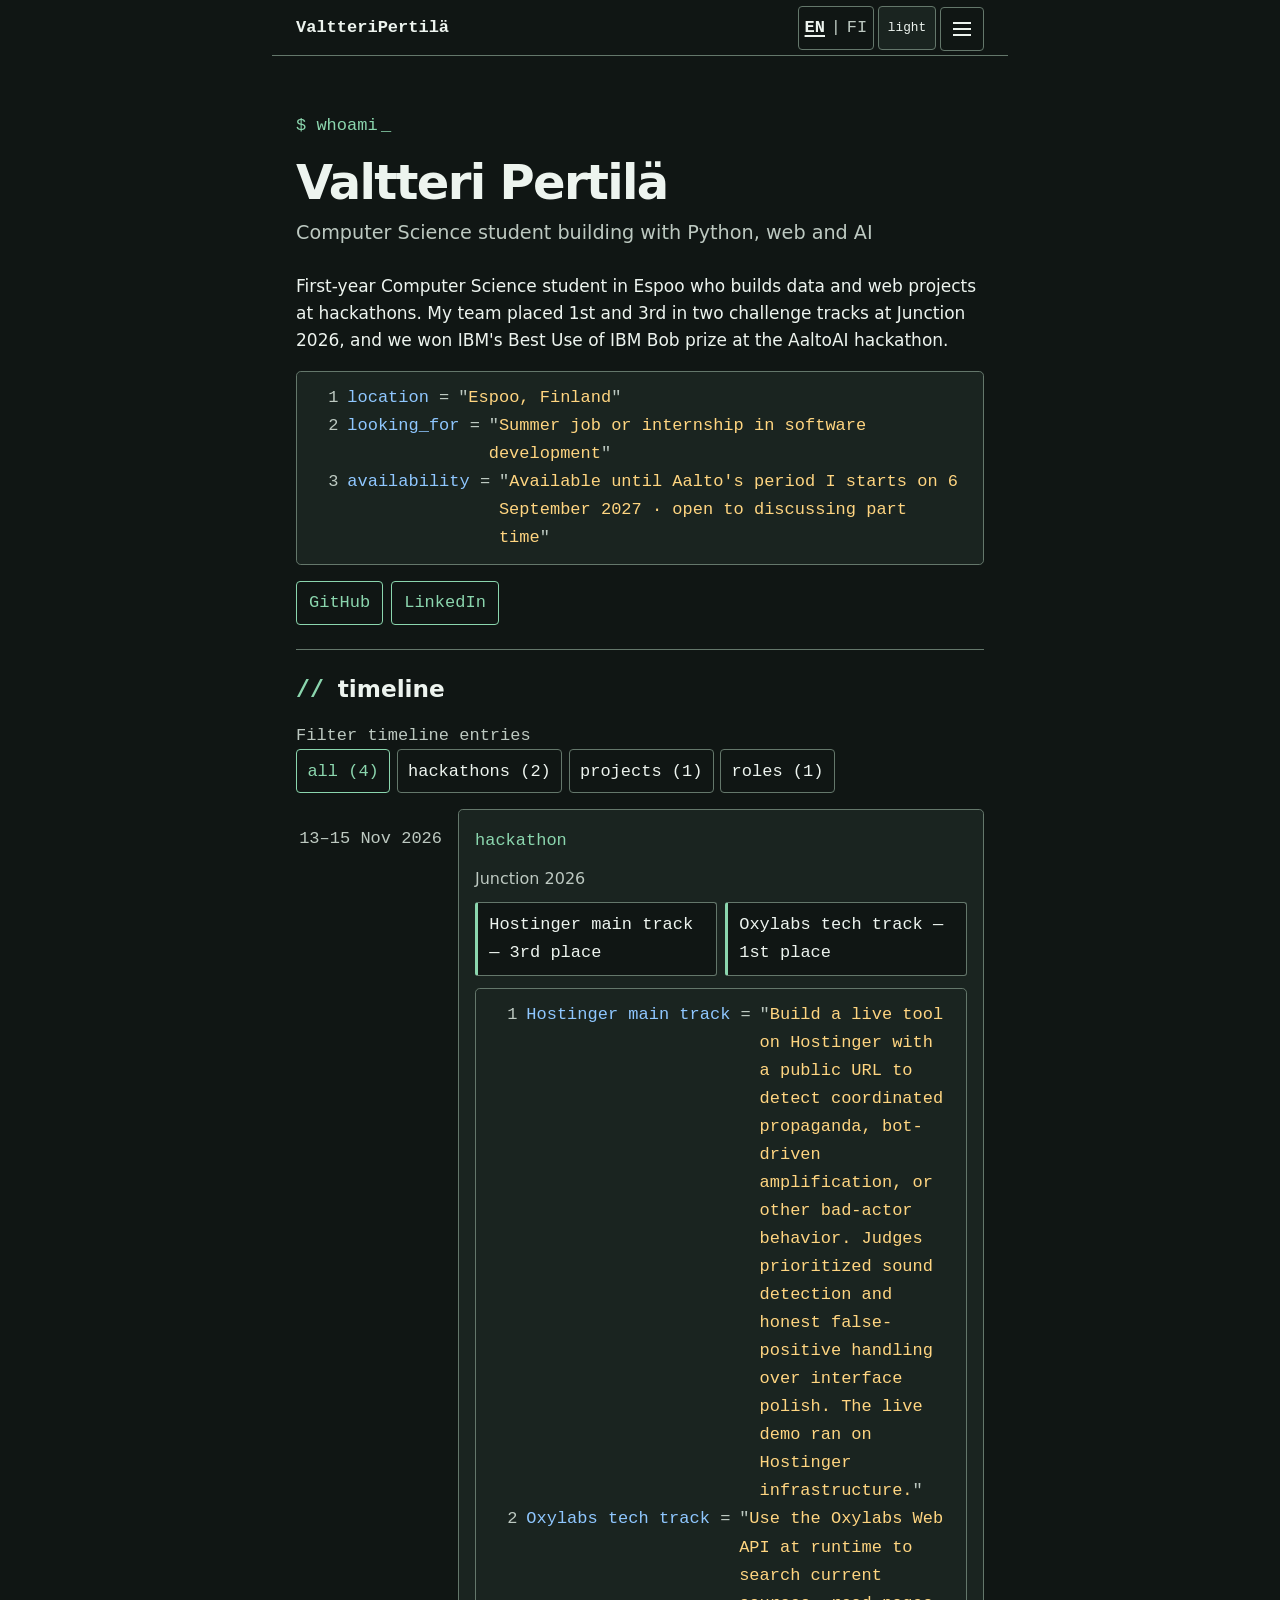
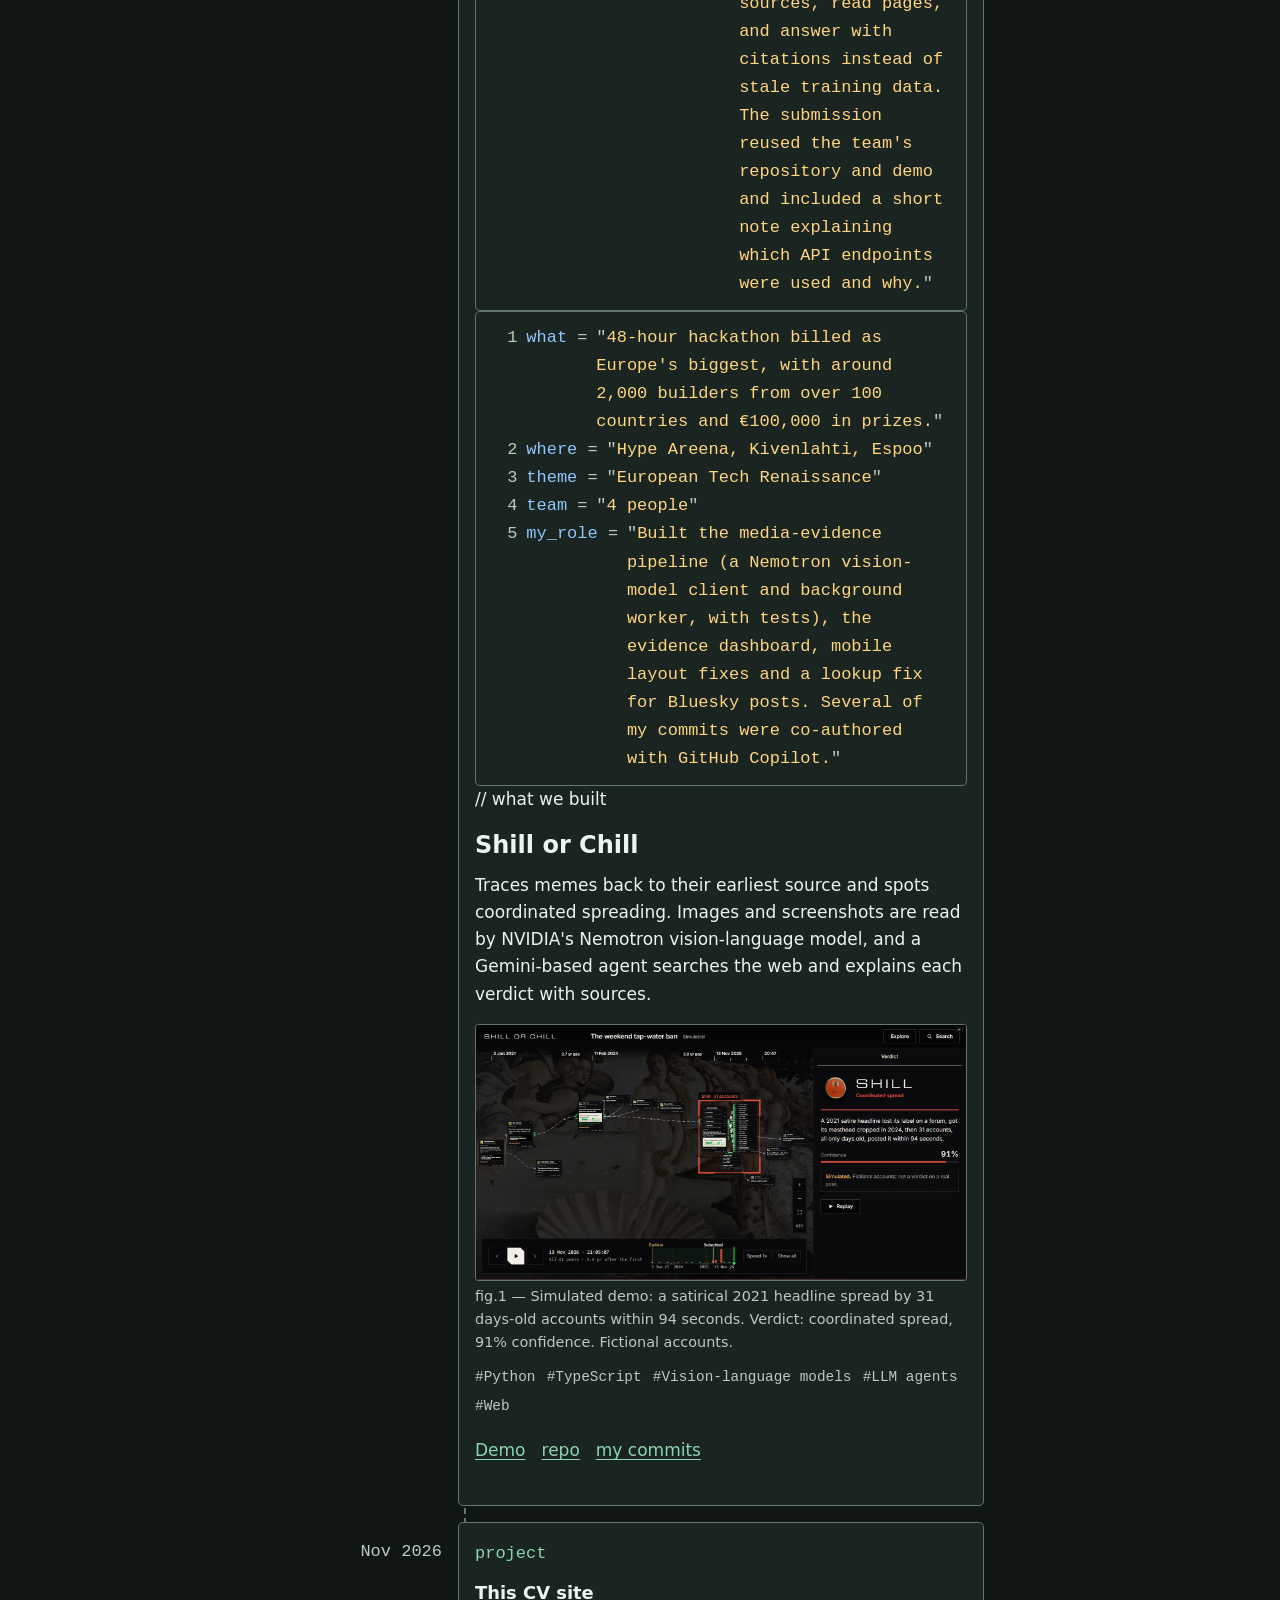
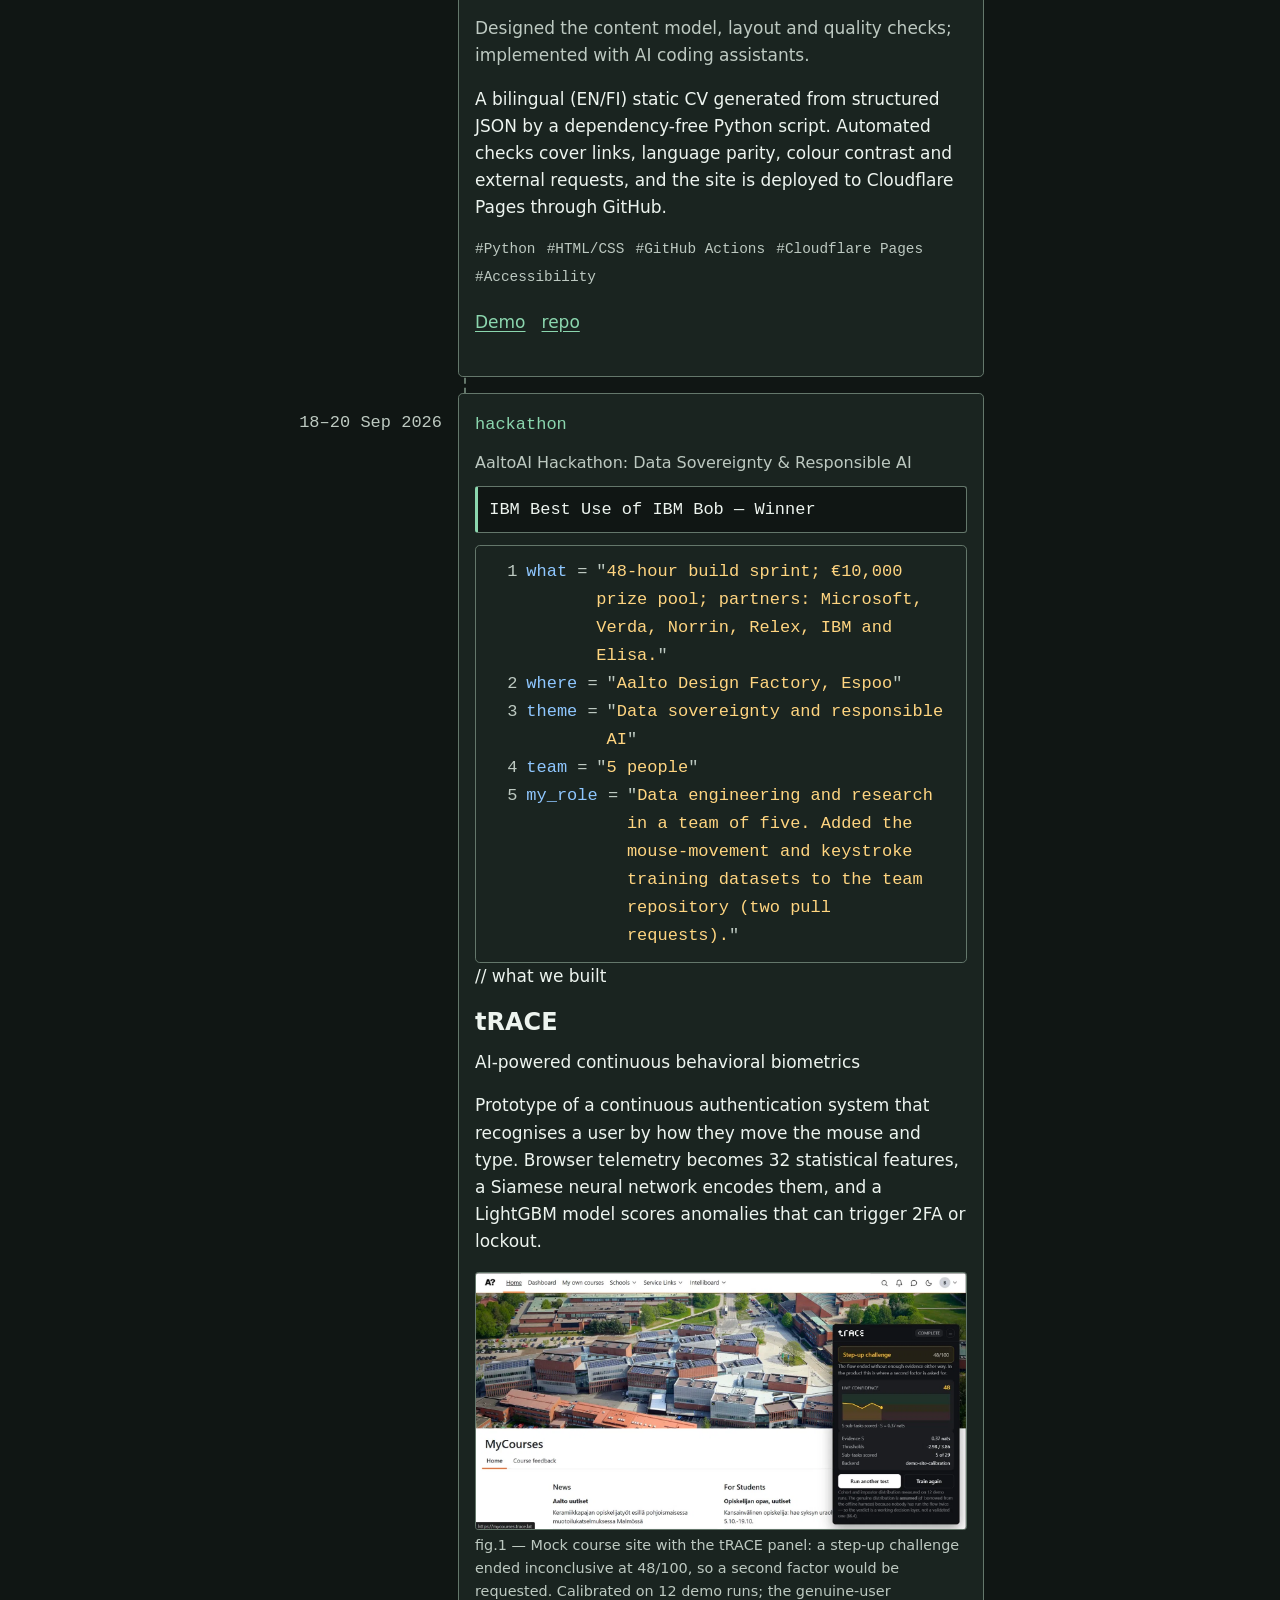
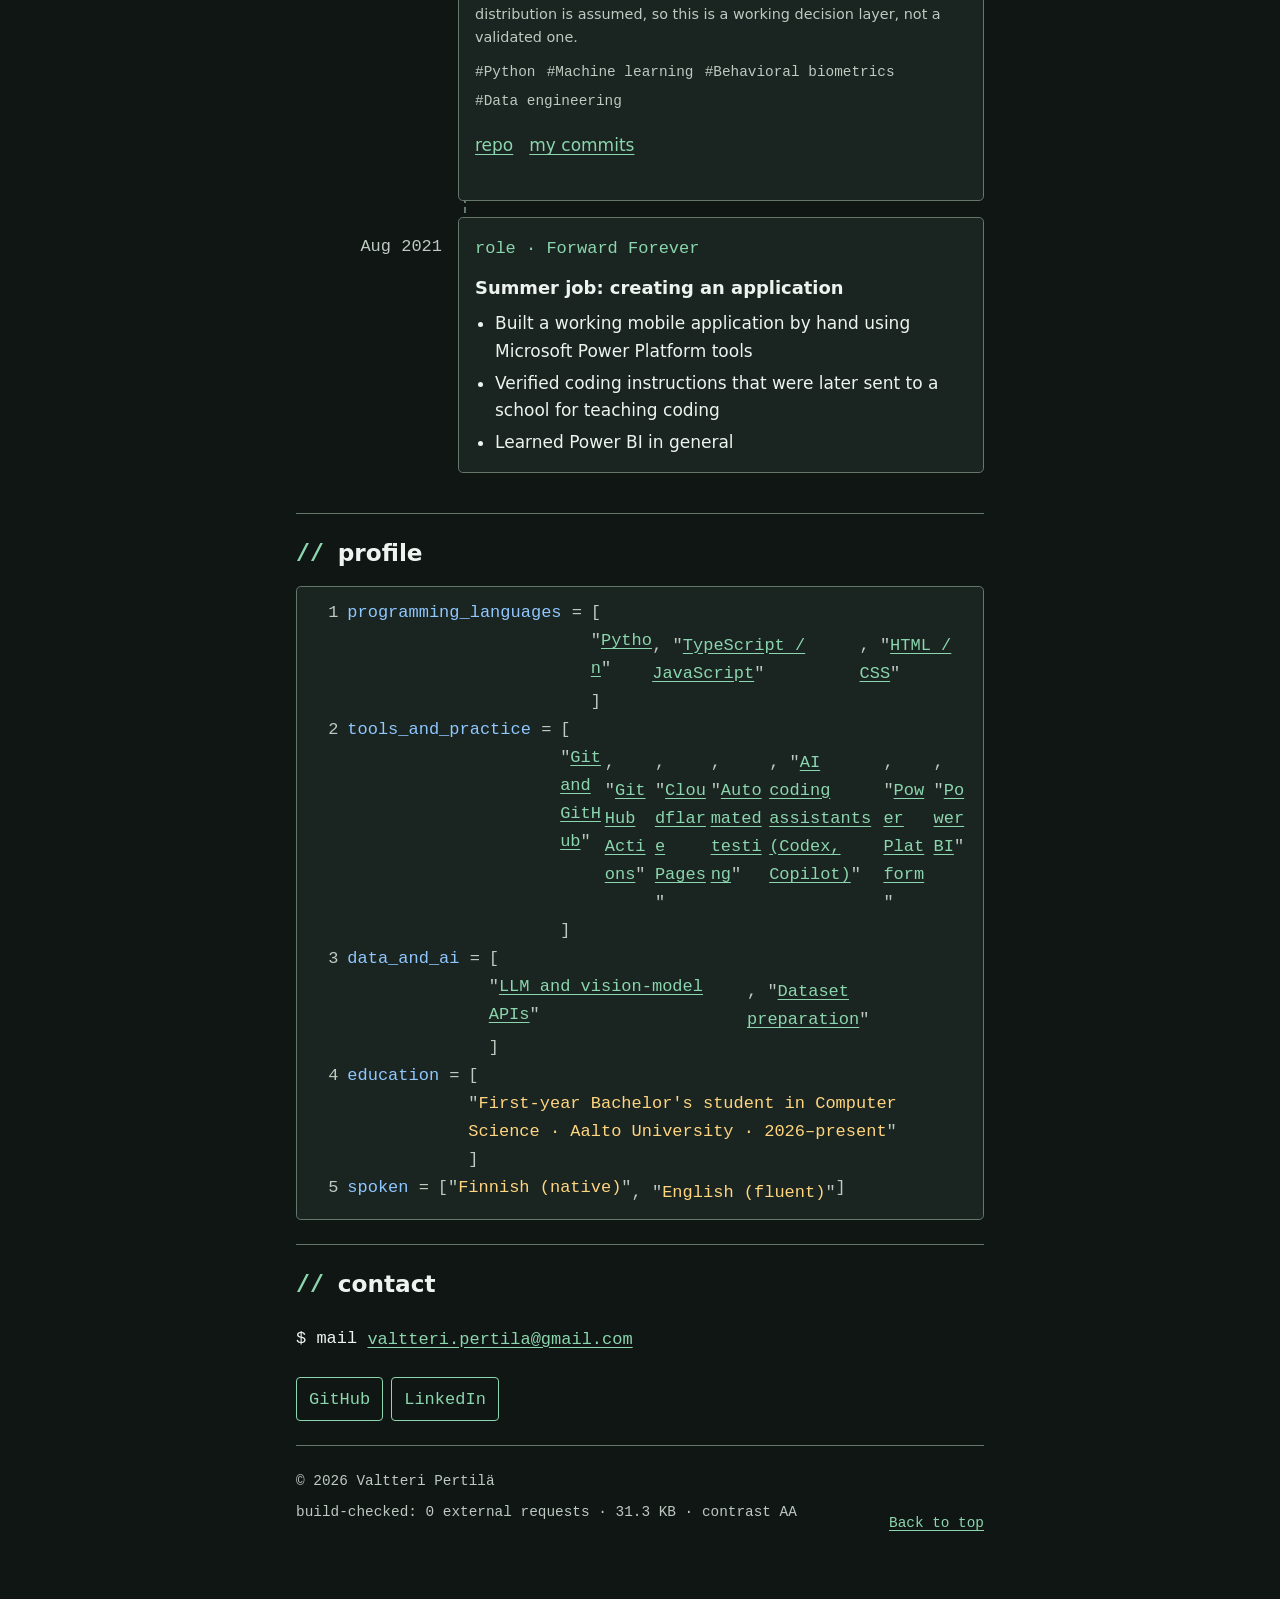
==== commit c118f2b9: "Link skills to supporting experience" ====
--- a/site/index.html
+++ b/site/index.html
@@ -19,6 +19,6 @@
 </head><body id="top">
   <a class="skip-link" href="#main">Skip to content</a>
   <header class="topbar"><a class="brand" href="./"><span class="first">Valtteri</span> <span class="last">Pertilä</span></a><div class="topbar-controls"><nav class="language-switch" aria-label="Language"><a href="./" aria-current="true">EN</a><span aria-hidden="true">|</span><a href="fi/">FI</a></nav><button class="theme-toggle" type="button" aria-pressed="false" data-light-label="light" data-dark-label="dark" data-light-aria="Switch to light theme" data-dark-aria="Switch to dark theme" aria-label="Switch to light theme">light</button><details class="menu-wrap"><summary aria-label="Menu"><span class="menu-icon" aria-hidden="true"><i></i><i></i><i></i></span></summary><nav aria-label="Main navigation"><div class="menu-group"><p class="menu-label">// About this site</p><a href="how-this-site-is-built/">How this site is built<span aria-hidden="true">→</span></a><a href="changelog/">Changelog<span aria-hidden="true">→</span></a></div><div class="menu-group"><p class="menu-label">// More</p><a href="https://github.com/valtteripertila" rel="noopener noreferrer">GitHub<span aria-hidden="true">↗</span></a><a href="https://www.linkedin.com/in/valtteri-pertil%C3%A4-43729b434/" rel="noopener noreferrer">LinkedIn<span aria-hidden="true">↗</span></a></div></nav></details></div></header>
-  <main id="main"><section class="hero"><p class="shell-prompt">$ whoami</p><h1>Valtteri Pertilä</h1><p class="headline">Computer Science student building with Python, web and AI</p><p class="summary">First-year Computer Science student in Espoo who builds data and web projects at hackathons. My team placed 1st and 3rd in two challenge tracks at Junction 2026, and we won IBM&#x27;s Best Use of IBM Bob prize at the AaltoAI hackathon.</p><div class="code hero-code"><dl><div class="code-line"><dt>location</dt><dd>Espoo, Finland</dd></div><div class="code-line"><dt>looking_for</dt><dd>Summer job or internship in software development</dd></div><div class="code-line"><dt>availability</dt><dd>Available until Aalto&#x27;s period I starts on 6 September 2027 · open to discussing part time</dd></div></dl></div><div class="contact-buttons hero-links"><a href="https://github.com/valtteripertila" rel="noopener noreferrer">GitHub</a> <a href="https://www.linkedin.com/in/valtteri-pertil%C3%A4-43729b434/" rel="noopener noreferrer">LinkedIn</a></div></section><section id="timeline"><h2>timeline</h2><fieldset class="filters"><legend>Filter timeline entries</legend><input type="radio" name="timeline-filter" id="f-all" checked><label for="f-all">all (4)</label><input type="radio" name="timeline-filter" id="f-hackathon" ><label for="f-hackathon">hackathons (2)</label><input type="radio" name="timeline-filter" id="f-project" ><label for="f-project">projects (1)</label><input type="radio" name="timeline-filter" id="f-role" ><label for="f-role">roles (1)</label></fieldset><div class="timeline"><article class="timeline-entry" data-kind="hackathon"><div class="entry-date">13–15 Nov 2026</div><div class="entry-card"><span class="entry-kind">hackathon</span><h3>Junction 2026</h3><ul class="result-panels"><li class="result-panel">Hostinger main track — 3rd place</li><li class="result-panel">Oxylabs tech track — 1st place</li></ul><div class="code challenge-code"><dl><div class="code-line"><dt>Hostinger main track</dt><dd>Build a live tool on Hostinger with a public URL to detect coordinated propaganda, bot-driven amplification, or other bad-actor behavior. Judges prioritized sound detection and honest false-positive handling over interface polish. The live demo ran on Hostinger infrastructure.</dd></div><div class="code-line"><dt>Oxylabs tech track</dt><dd>Use the Oxylabs Web API at runtime to search current sources, read pages, and answer with citations instead of stale training data. The submission reused the team&#x27;s repository and demo and included a short note explaining which API endpoints were used and why.</dd></div></dl></div><div class="code hackathon-code"><dl><div class="code-line"><dt>what</dt><dd>48-hour hackathon billed as Europe&#x27;s biggest, with around 2,000 builders from over 100 countries and €100,000 in prizes.</dd></div><div class="code-line"><dt>where</dt><dd>Hype Areena, Kivenlahti, Espoo</dd></div><div class="code-line"><dt>theme</dt><dd>European Tech Renaissance</dd></div><div class="code-line"><dt>team</dt><dd>4 people</dd></div><div class="code-line"><dt>my_role</dt><dd>Built the media-evidence pipeline (a Nemotron vision-model client and background worker, with tests), the evidence dashboard, mobile layout fixes and a lookup fix for Bluesky posts. Several of my commits were co-authored with GitHub Copilot.</dd></div></dl></div><p class="what-built">// what we built</p><h4>Shill or Chill</h4><p>Traces memes back to their earliest source and spots coordinated spreading. Images and screenshots are read by NVIDIA&#x27;s Nemotron vision-language model, and a Gemini-based agent searches the web and explains each verdict with sources.</p><div class="media-gallery"><figure><a href="img/shill-or-chill/demo.png"><img src="img/shill-or-chill/demo.png" alt="Dashboard for Shill or Chill showing the verdict “Shill · Coordinated spread,” 31 accounts, 41 posts, and Replay, Explore, and Search controls." width="1600" height="833" loading="lazy" decoding="async"></a><figcaption>fig.1 — Simulated demo: a satirical 2021 headline spread by 31 days-old accounts within 94 seconds. Verdict: coordinated spread, 91% confidence. Fictional accounts.</figcaption></figure></div><p class="project-tags"><span>#Python</span><span>#TypeScript</span><span>#Vision-language models</span><span>#LLM agents</span><span>#Web</span></p><p class="project-links"><a href="https://noise-radar.srv2159172.hstgr.cloud" rel="noopener noreferrer">Demo</a> <a href="https://github.com/JustinasLa/gemini-4-braincells" rel="noopener noreferrer">repo</a> <a href="https://github.com/JustinasLa/gemini-4-braincells/commits?author=valtteripertila" rel="noopener noreferrer">my commits</a></p></div></article><article class="timeline-entry" data-kind="project"><div class="entry-date">Nov 2026</div><div class="entry-card"><span class="entry-kind">project</span><h3>This CV site</h3><p class=project-role>Designed the content model, layout and quality checks; implemented with AI coding assistants.</p><p>A bilingual (EN/FI) static CV generated from structured JSON by a dependency-free Python script. Automated checks cover links, language parity, colour contrast and external requests, and the site is deployed to Cloudflare Pages through GitHub.</p><p class="project-tags"><span>#Python</span><span>#HTML/CSS</span><span>#GitHub Actions</span><span>#Cloudflare Pages</span><span>#Accessibility</span></p><p class="project-links"><a href="https://cv.valtteri-pertila.workers.dev/" rel="noopener noreferrer">Demo</a> <a href="https://github.com/valtteripertila/Web-CV" rel="noopener noreferrer">repo</a></p></div></article><article class="timeline-entry" data-kind="hackathon"><div class="entry-date">18–20 Sep 2026</div><div class="entry-card"><span class="entry-kind">hackathon</span><h3>AaltoAI Hackathon: Data Sovereignty &amp; Responsible AI</h3><ul class="result-panels"><li class="result-panel">IBM Best Use of IBM Bob — Winner</li></ul><div class="code hackathon-code"><dl><div class="code-line"><dt>what</dt><dd>48-hour build sprint; €10,000 prize pool; partners: Microsoft, Verda, Norrin, Relex, IBM and Elisa.</dd></div><div class="code-line"><dt>where</dt><dd>Aalto Design Factory, Espoo</dd></div><div class="code-line"><dt>theme</dt><dd>Data sovereignty and responsible AI</dd></div><div class="code-line"><dt>team</dt><dd>5 people</dd></div><div class="code-line"><dt>my_role</dt><dd>Data engineering and research in a team of five. Added the mouse-movement and keystroke training datasets to the team repository (two pull requests).</dd></div></dl></div><p class="what-built">// what we built</p><h4>tRACE</h4><p class="project-subtitle">AI-powered continuous behavioral biometrics</p><p>Prototype of a continuous authentication system that recognises a user by how they move the mouse and type. Browser telemetry becomes 32 statistical features, a Siamese neural network encodes them, and a LightGBM model scores anomalies that can trigger 2FA or lockout.</p><div class="media-gallery"><figure><a href="img/trace/demo.webp"><img src="img/trace/demo.webp" alt="Mock course site showing the tRACE step-up challenge at 48/100, an inconclusive outcome, and the request for a second factor." width="1512" height="791" loading="lazy" decoding="async"></a><figcaption>fig.1 — Mock course site with the tRACE panel: a step-up challenge ended inconclusive at 48/100, so a second factor would be requested. Calibrated on 12 demo runs; the genuine-user distribution is assumed, so this is a working decision layer, not a validated one.</figcaption></figure></div><p class="project-tags"><span>#Python</span><span>#Machine learning</span><span>#Behavioral biometrics</span><span>#Data engineering</span></p><p class="project-links"><a href="https://github.com/SiroogaTheProgrammer/IBM_hackathon_2026" rel="noopener noreferrer">repo</a> <a href="https://github.com/SiroogaTheProgrammer/IBM_hackathon_2026/commits?author=valtteripertila" rel="noopener noreferrer">my commits</a></p></div></article><article class="timeline-entry" data-kind="role"><div class="entry-date">Aug 2021</div><div class="entry-card"><span class="entry-kind">role · Forward Forever</span><h3>Summer job: creating an application</h3><ul><li>Built a working mobile application by hand using Microsoft Power Platform tools</li><li>Verified coding instructions that were later sent to a school for teaching coding</li><li>Learned Power BI in general</li></ul></div></article></div></section><section id="profile"><h2>profile</h2><div class="code profile-code"><dl><div class="code-line"><dt>programming_languages</dt><dd class="array"><ul><li>Python</li><li>TypeScript / JavaScript</li><li>HTML / CSS</li></ul></dd></div><div class="code-line"><dt>tools_and_practice</dt><dd class="array"><ul><li>Git and GitHub</li><li>GitHub Actions</li><li>Cloudflare Pages</li><li>Automated testing</li><li>AI coding assistants (Codex, Copilot)</li><li>Power Platform</li><li>Power BI</li></ul></dd></div><div class="code-line"><dt>data_and_ai</dt><dd class="array"><ul><li>LLM and vision-model APIs</li><li>Dataset preparation</li></ul></dd></div><div class="code-line"><dt>education</dt><dd class="array"><ul><li>First-year Bachelor&#x27;s student in Computer Science · Aalto University · 2026–present</li></ul></dd></div><div class="code-line"><dt>spoken</dt><dd class="array"><ul><li>Finnish (native)</li><li>English (fluent)</li></ul></dd></div></dl></div></section><section id="contact"><h2>contact</h2><p class="mail-line">$ mail <a href="mailto:valtteri.pertila@gmail.com">valtteri.pertila@gmail.com</a></p><div class=contact-buttons><a href="https://github.com/valtteripertila" rel="noopener noreferrer">GitHub</a> <a href="https://www.linkedin.com/in/valtteri-pertil%C3%A4-43729b434/" rel="noopener noreferrer">LinkedIn</a></div></section></main>
-  <footer><p>© 2026 Valtteri Pertilä</p><span class="build-facts">build-checked: 0 external requests · 30.0 KB · contrast AA</span><a class="back-to-top" href="#top">Back to top</a></footer>
+  <main id="main"><section class="hero"><p class="shell-prompt">$ whoami</p><h1>Valtteri Pertilä</h1><p class="headline">Computer Science student building with Python, web and AI</p><p class="summary">First-year Computer Science student in Espoo who builds data and web projects at hackathons. My team placed 1st and 3rd in two challenge tracks at Junction 2026, and we won IBM&#x27;s Best Use of IBM Bob prize at the AaltoAI hackathon.</p><div class="code hero-code"><dl><div class="code-line"><dt>location</dt><dd>Espoo, Finland</dd></div><div class="code-line"><dt>looking_for</dt><dd>Summer job or internship in software development</dd></div><div class="code-line"><dt>availability</dt><dd>Available until Aalto&#x27;s period I starts on 6 September 2027 · open to discussing part time</dd></div></dl></div><div class="contact-buttons hero-links"><a href="https://github.com/valtteripertila" rel="noopener noreferrer">GitHub</a> <a href="https://www.linkedin.com/in/valtteri-pertil%C3%A4-43729b434/" rel="noopener noreferrer">LinkedIn</a></div></section><section id="timeline"><h2>timeline</h2><fieldset class="filters"><legend>Filter timeline entries</legend><input type="radio" name="timeline-filter" id="f-all" checked><label for="f-all">all (4)</label><input type="radio" name="timeline-filter" id="f-hackathon" ><label for="f-hackathon">hackathons (2)</label><input type="radio" name="timeline-filter" id="f-project" ><label for="f-project">projects (1)</label><input type="radio" name="timeline-filter" id="f-role" ><label for="f-role">roles (1)</label></fieldset><div class="timeline"><article id="junction-2026" class="timeline-entry" data-kind="hackathon"><div class="entry-date">13–15 Nov 2026</div><div class="entry-card"><span class="entry-kind">hackathon</span><h3>Junction 2026</h3><ul class="result-panels"><li class="result-panel">Hostinger main track — 3rd place</li><li class="result-panel">Oxylabs tech track — 1st place</li></ul><div class="code challenge-code"><dl><div class="code-line"><dt>Hostinger main track</dt><dd>Build a live tool on Hostinger with a public URL to detect coordinated propaganda, bot-driven amplification, or other bad-actor behavior. Judges prioritized sound detection and honest false-positive handling over interface polish. The live demo ran on Hostinger infrastructure.</dd></div><div class="code-line"><dt>Oxylabs tech track</dt><dd>Use the Oxylabs Web API at runtime to search current sources, read pages, and answer with citations instead of stale training data. The submission reused the team&#x27;s repository and demo and included a short note explaining which API endpoints were used and why.</dd></div></dl></div><div class="code hackathon-code"><dl><div class="code-line"><dt>what</dt><dd>48-hour hackathon billed as Europe&#x27;s biggest, with around 2,000 builders from over 100 countries and €100,000 in prizes.</dd></div><div class="code-line"><dt>where</dt><dd>Hype Areena, Kivenlahti, Espoo</dd></div><div class="code-line"><dt>theme</dt><dd>European Tech Renaissance</dd></div><div class="code-line"><dt>team</dt><dd>4 people</dd></div><div class="code-line"><dt>my_role</dt><dd>Built the media-evidence pipeline (a Nemotron vision-model client and background worker, with tests), the evidence dashboard, mobile layout fixes and a lookup fix for Bluesky posts. Several of my commits were co-authored with GitHub Copilot.</dd></div></dl></div><p class="what-built">// what we built</p><h4>Shill or Chill</h4><p>Traces memes back to their earliest source and spots coordinated spreading. Images and screenshots are read by NVIDIA&#x27;s Nemotron vision-language model, and a Gemini-based agent searches the web and explains each verdict with sources.</p><div class="media-gallery"><figure><a href="img/shill-or-chill/demo.png"><img src="img/shill-or-chill/demo.png" alt="Dashboard for Shill or Chill showing the verdict “Shill · Coordinated spread,” 31 accounts, 41 posts, and Replay, Explore, and Search controls." width="1600" height="833" loading="lazy" decoding="async"></a><figcaption>fig.1 — Simulated demo: a satirical 2021 headline spread by 31 days-old accounts within 94 seconds. Verdict: coordinated spread, 91% confidence. Fictional accounts.</figcaption></figure></div><p class="project-tags"><span>#Python</span><span>#TypeScript</span><span>#Vision-language models</span><span>#LLM agents</span><span>#Web</span></p><p class="project-links"><a href="https://noise-radar.srv2159172.hstgr.cloud" rel="noopener noreferrer">Demo</a> <a href="https://github.com/JustinasLa/gemini-4-braincells" rel="noopener noreferrer">repo</a> <a href="https://github.com/JustinasLa/gemini-4-braincells/commits?author=valtteripertila" rel="noopener noreferrer">my commits</a></p></div></article><article id="this-cv-site" class="timeline-entry" data-kind="project"><div class="entry-date">Nov 2026</div><div class="entry-card"><span class="entry-kind">project</span><h3>This CV site</h3><p class=project-role>Designed the content model, layout and quality checks; implemented with AI coding assistants.</p><p>A bilingual (EN/FI) static CV generated from structured JSON by a dependency-free Python script. Automated checks cover links, language parity, colour contrast and external requests, and the site is deployed to Cloudflare Pages through GitHub.</p><p class="project-tags"><span>#Python</span><span>#HTML/CSS</span><span>#GitHub Actions</span><span>#Cloudflare Pages</span><span>#Accessibility</span></p><p class="project-links"><a href="https://cv.valtteri-pertila.workers.dev/" rel="noopener noreferrer">Demo</a> <a href="https://github.com/valtteripertila/Web-CV" rel="noopener noreferrer">repo</a></p></div></article><article id="trace" class="timeline-entry" data-kind="hackathon"><div class="entry-date">18–20 Sep 2026</div><div class="entry-card"><span class="entry-kind">hackathon</span><h3>AaltoAI Hackathon: Data Sovereignty &amp; Responsible AI</h3><ul class="result-panels"><li class="result-panel">IBM Best Use of IBM Bob — Winner</li></ul><div class="code hackathon-code"><dl><div class="code-line"><dt>what</dt><dd>48-hour build sprint; €10,000 prize pool; partners: Microsoft, Verda, Norrin, Relex, IBM and Elisa.</dd></div><div class="code-line"><dt>where</dt><dd>Aalto Design Factory, Espoo</dd></div><div class="code-line"><dt>theme</dt><dd>Data sovereignty and responsible AI</dd></div><div class="code-line"><dt>team</dt><dd>5 people</dd></div><div class="code-line"><dt>my_role</dt><dd>Data engineering and research in a team of five. Added the mouse-movement and keystroke training datasets to the team repository (two pull requests).</dd></div></dl></div><p class="what-built">// what we built</p><h4>tRACE</h4><p class="project-subtitle">AI-powered continuous behavioral biometrics</p><p>Prototype of a continuous authentication system that recognises a user by how they move the mouse and type. Browser telemetry becomes 32 statistical features, a Siamese neural network encodes them, and a LightGBM model scores anomalies that can trigger 2FA or lockout.</p><div class="media-gallery"><figure><a href="img/trace/demo.webp"><img src="img/trace/demo.webp" alt="Mock course site showing the tRACE step-up challenge at 48/100, an inconclusive outcome, and the request for a second factor." width="1512" height="791" loading="lazy" decoding="async"></a><figcaption>fig.1 — Mock course site with the tRACE panel: a step-up challenge ended inconclusive at 48/100, so a second factor would be requested. Calibrated on 12 demo runs; the genuine-user distribution is assumed, so this is a working decision layer, not a validated one.</figcaption></figure></div><p class="project-tags"><span>#Python</span><span>#Machine learning</span><span>#Behavioral biometrics</span><span>#Data engineering</span></p><p class="project-links"><a href="https://github.com/SiroogaTheProgrammer/IBM_hackathon_2026" rel="noopener noreferrer">repo</a> <a href="https://github.com/SiroogaTheProgrammer/IBM_hackathon_2026/commits?author=valtteripertila" rel="noopener noreferrer">my commits</a></p></div></article><article id="forward-forever" class="timeline-entry" data-kind="role"><div class="entry-date">Aug 2021</div><div class="entry-card"><span class="entry-kind">role · Forward Forever</span><h3>Summer job: creating an application</h3><ul><li>Built a working mobile application by hand using Microsoft Power Platform tools</li><li>Verified coding instructions that were later sent to a school for teaching coding</li><li>Learned Power BI in general</li></ul></div></article></div></section><section id="profile"><h2>profile</h2><div class="code profile-code"><dl><div class="code-line"><dt>programming_languages</dt><dd class="array"><ul><li><a class="skill-proof" href="#junction-2026" aria-label="See proof for Python">Python</a></li><li><a class="skill-proof" href="#junction-2026" aria-label="See proof for TypeScript / JavaScript">TypeScript / JavaScript</a></li><li><a class="skill-proof" href="#junction-2026" aria-label="See proof for HTML / CSS">HTML / CSS</a></li></ul></dd></div><div class="code-line"><dt>tools_and_practice</dt><dd class="array"><ul><li><a class="skill-proof" href="#junction-2026" aria-label="See proof for Git and GitHub">Git and GitHub</a></li><li><a class="skill-proof" href="#this-cv-site" aria-label="See proof for GitHub Actions">GitHub Actions</a></li><li><a class="skill-proof" href="#this-cv-site" aria-label="See proof for Cloudflare Pages">Cloudflare Pages</a></li><li><a class="skill-proof" href="#junction-2026" aria-label="See proof for Automated testing">Automated testing</a></li><li><a class="skill-proof" href="#junction-2026" aria-label="See proof for AI coding assistants (Codex, Copilot)">AI coding assistants (Codex, Copilot)</a></li><li><a class="skill-proof" href="#forward-forever" aria-label="See proof for Power Platform">Power Platform</a></li><li><a class="skill-proof" href="#forward-forever" aria-label="See proof for Power BI">Power BI</a></li></ul></dd></div><div class="code-line"><dt>data_and_ai</dt><dd class="array"><ul><li><a class="skill-proof" href="#junction-2026" aria-label="See proof for LLM and vision-model APIs">LLM and vision-model APIs</a></li><li><a class="skill-proof" href="#trace" aria-label="See proof for Dataset preparation">Dataset preparation</a></li></ul></dd></div><div class="code-line"><dt>education</dt><dd class="array"><ul><li>First-year Bachelor&#x27;s student in Computer Science · Aalto University · 2026–present</li></ul></dd></div><div class="code-line"><dt>spoken</dt><dd class="array"><ul><li>Finnish (native)</li><li>English (fluent)</li></ul></dd></div></dl></div></section><section id="contact"><h2>contact</h2><p class="mail-line">$ mail <a href="mailto:valtteri.pertila@gmail.com">valtteri.pertila@gmail.com</a></p><div class=contact-buttons><a href="https://github.com/valtteripertila" rel="noopener noreferrer">GitHub</a> <a href="https://www.linkedin.com/in/valtteri-pertil%C3%A4-43729b434/" rel="noopener noreferrer">LinkedIn</a></div></section></main>
+  <footer><p>© 2026 Valtteri Pertilä</p><span class="build-facts">build-checked: 0 external requests · 31.3 KB · contrast AA</span><a class="back-to-top" href="#top">Back to top</a></footer>
 </body></html>
--- a/site/style.css
+++ b/site/style.css
@@ -145,3 +145,5 @@
 @media (min-width: 640px) { body { padding-right: var(--space-3); padding-left: var(--space-3); } .topbar { margin-right: calc(-1 * var(--space-3)); margin-left: calc(-1 * var(--space-3)); padding-right: var(--space-3); padding-left: var(--space-3); } }
 @media (prefers-reduced-motion: reduce) { html { scroll-behavior: auto; } *, *::before, *::after { animation-duration: 0.01ms !important; transition: none !important; } .hero .shell-prompt::after { animation: none; } }
 @media print { :root { color-scheme: light; --background: #fff; --surface: #fff; --text: #000; --muted: #333; --border: #aaa; --accent: #000; --tok-key: #005a9c; --tok-str: #765000; } body { max-width: none; padding: 0; color: #000; background: #fff; font-size: 11pt; } .topbar, .skip-link, .language-switch, .theme-toggle, .back-to-top { display: none !important; } a { color: #000; } .timeline-entry, .entry-card { break-inside: avoid; } }
+
+.skill-proof { text-underline-offset: .18em; }
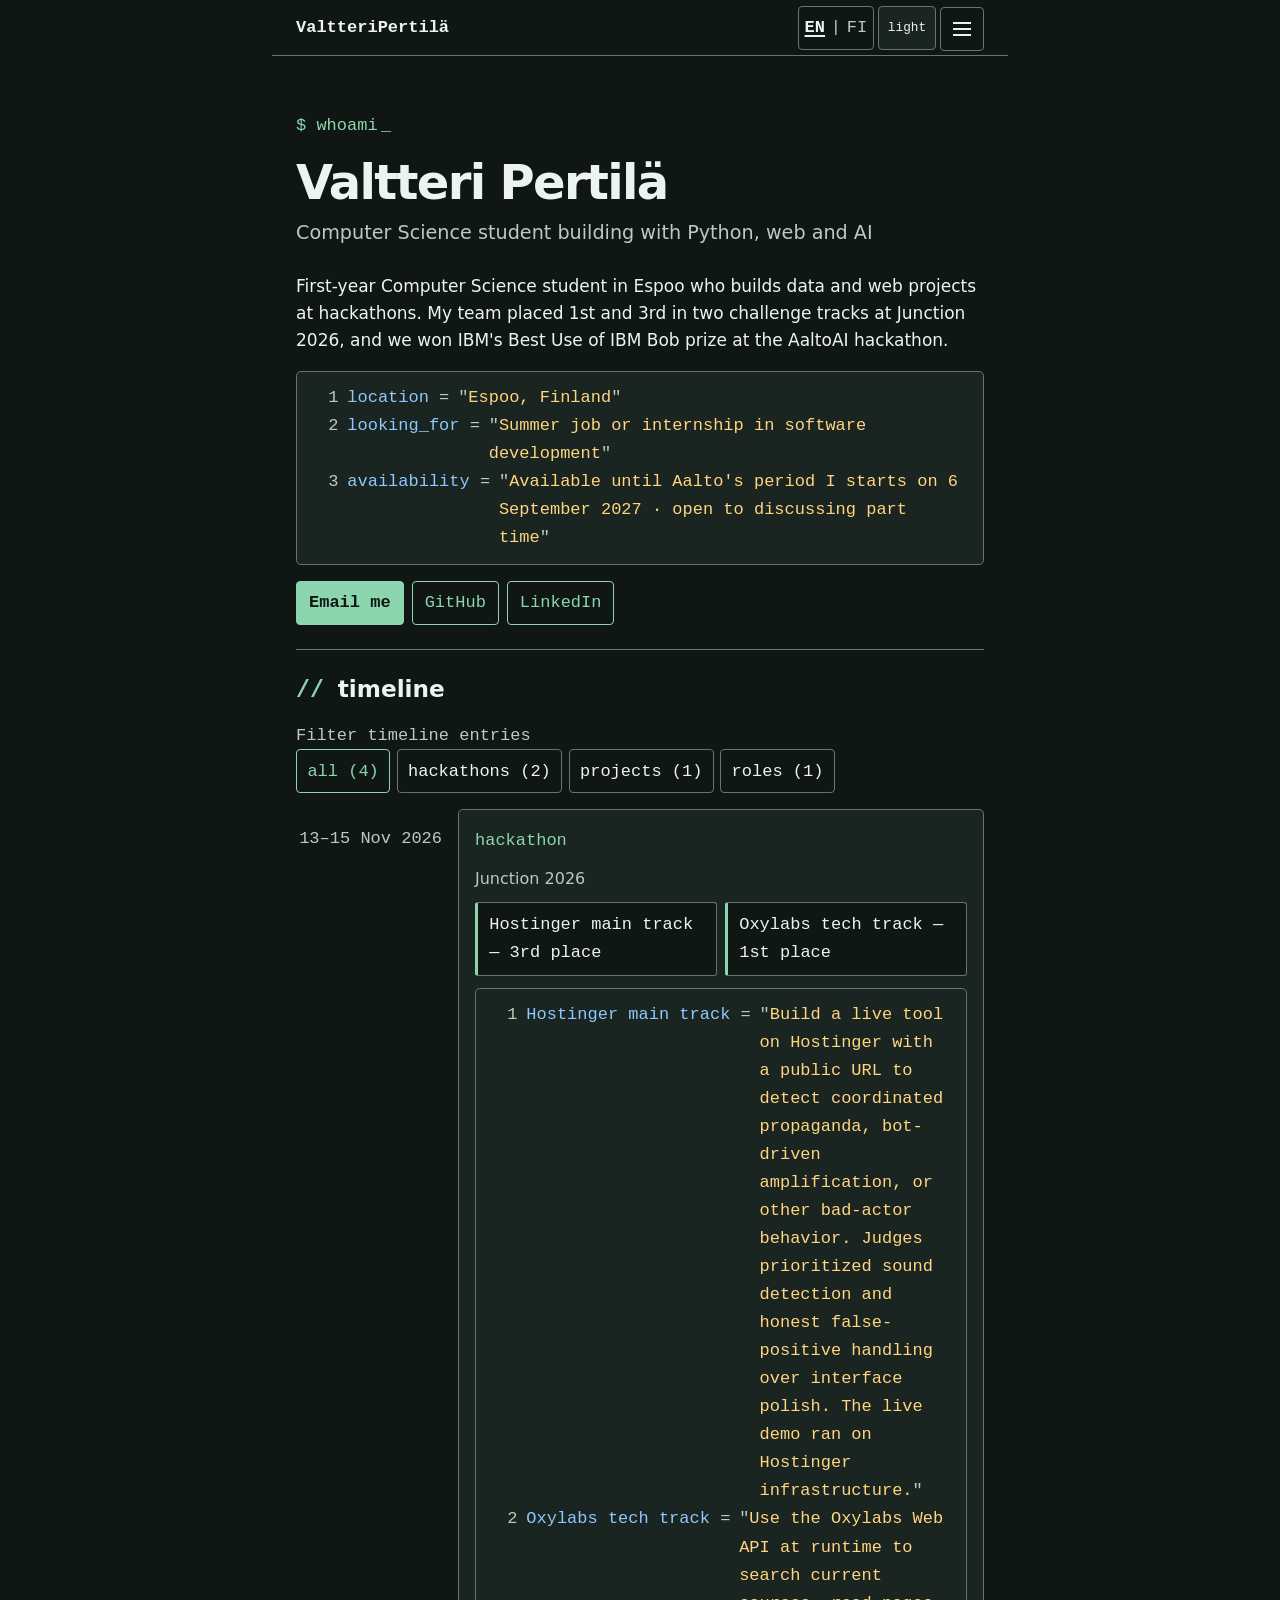
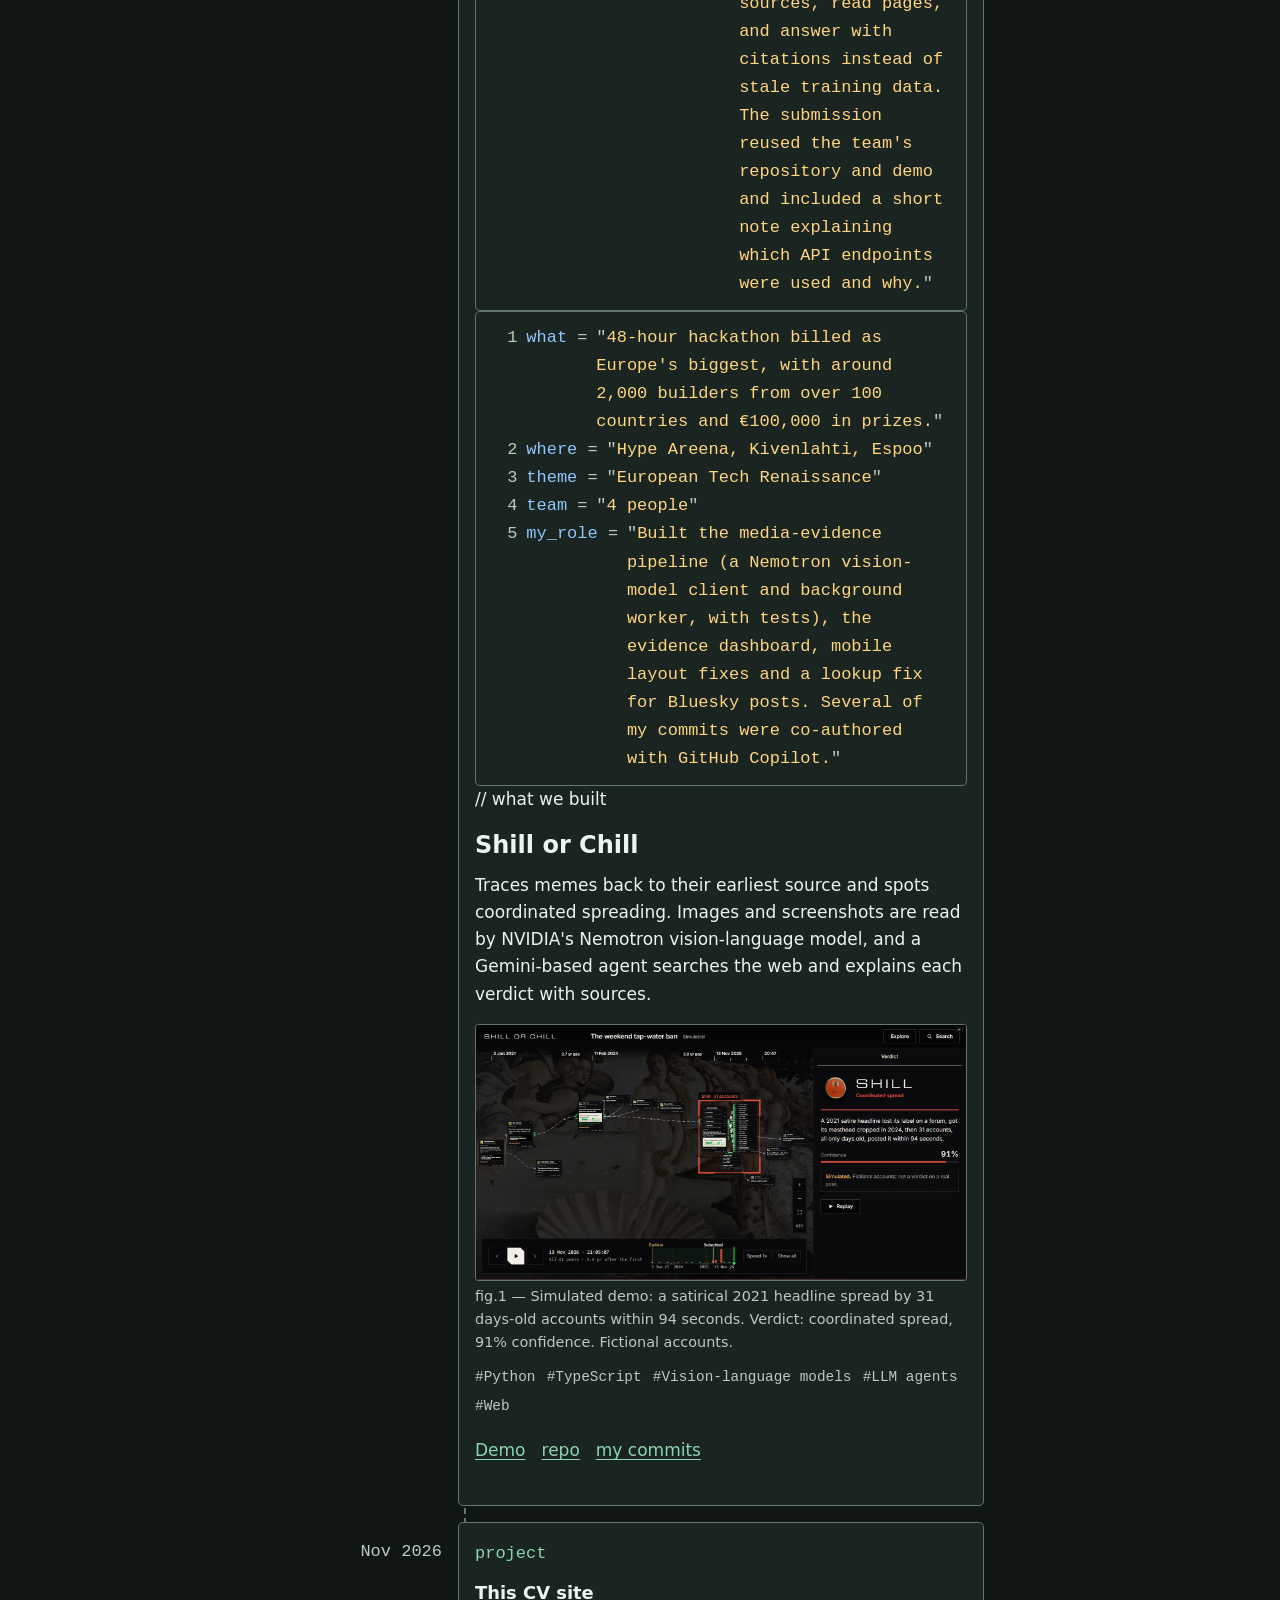
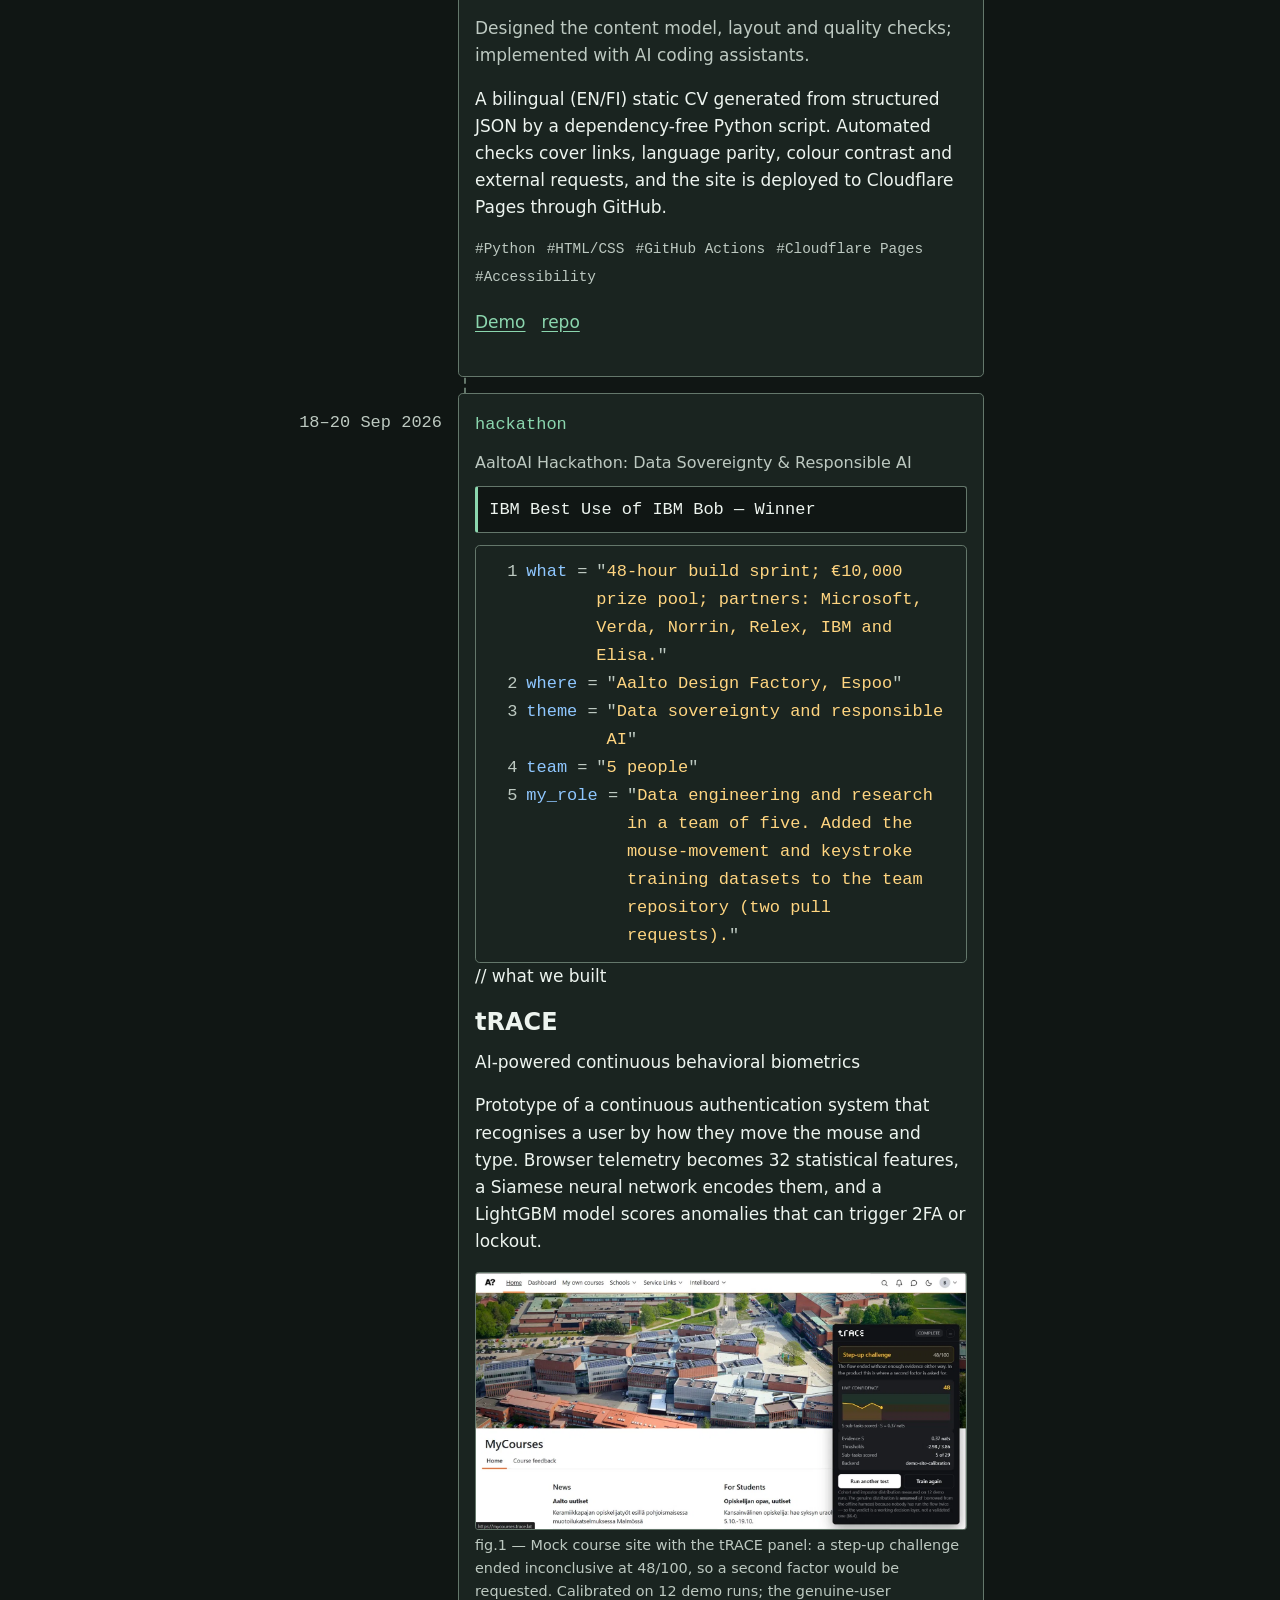
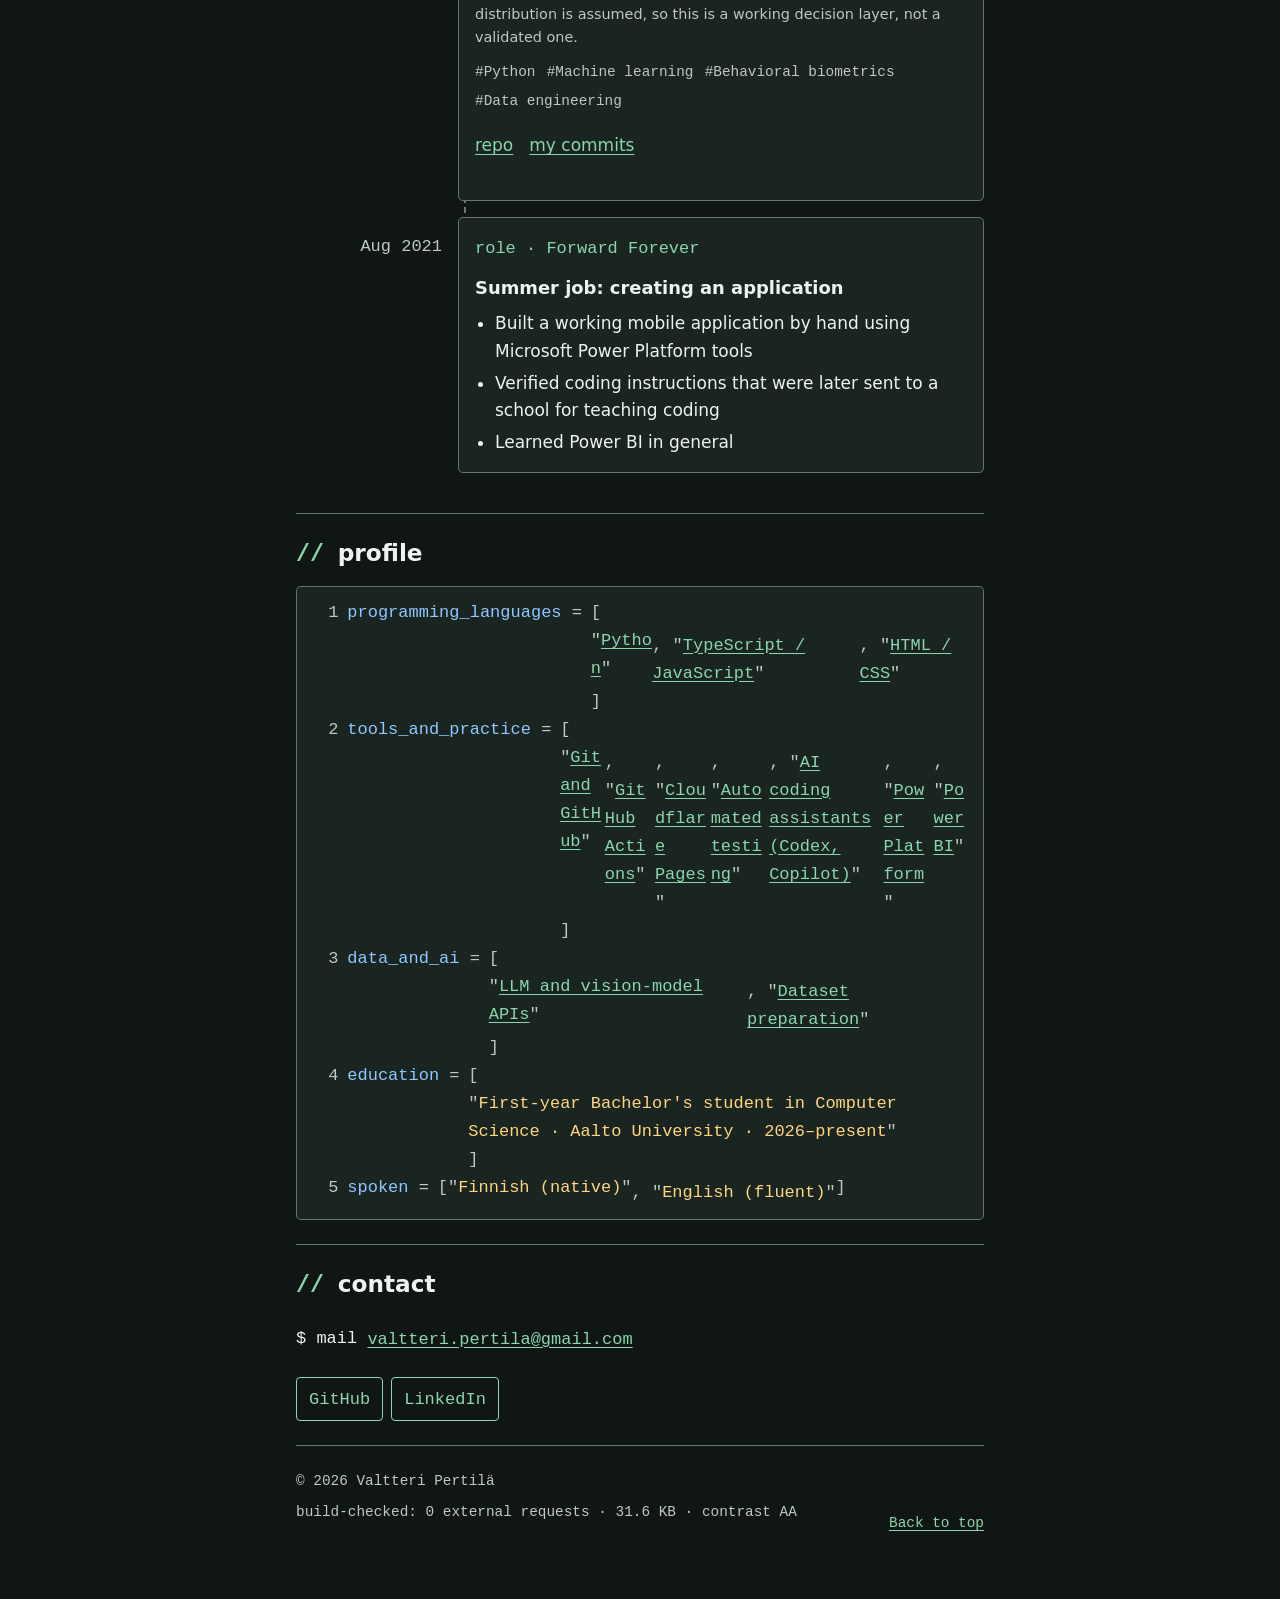
==== commit 36b52785: "Add localized hero email action" ====
--- a/site/index.html
+++ b/site/index.html
@@ -19,6 +19,6 @@
 </head><body id="top">
   <a class="skip-link" href="#main">Skip to content</a>
   <header class="topbar"><a class="brand" href="./"><span class="first">Valtteri</span> <span class="last">Pertilä</span></a><div class="topbar-controls"><nav class="language-switch" aria-label="Language"><a href="./" aria-current="true">EN</a><span aria-hidden="true">|</span><a href="fi/">FI</a></nav><button class="theme-toggle" type="button" aria-pressed="false" data-light-label="light" data-dark-label="dark" data-light-aria="Switch to light theme" data-dark-aria="Switch to dark theme" aria-label="Switch to light theme">light</button><details class="menu-wrap"><summary aria-label="Menu"><span class="menu-icon" aria-hidden="true"><i></i><i></i><i></i></span></summary><nav aria-label="Main navigation"><div class="menu-group"><p class="menu-label">// About this site</p><a href="how-this-site-is-built/">How this site is built<span aria-hidden="true">→</span></a><a href="changelog/">Changelog<span aria-hidden="true">→</span></a></div><div class="menu-group"><p class="menu-label">// More</p><a href="https://github.com/valtteripertila" rel="noopener noreferrer">GitHub<span aria-hidden="true">↗</span></a><a href="https://www.linkedin.com/in/valtteri-pertil%C3%A4-43729b434/" rel="noopener noreferrer">LinkedIn<span aria-hidden="true">↗</span></a></div></nav></details></div></header>
-  <main id="main"><section class="hero"><p class="shell-prompt">$ whoami</p><h1>Valtteri Pertilä</h1><p class="headline">Computer Science student building with Python, web and AI</p><p class="summary">First-year Computer Science student in Espoo who builds data and web projects at hackathons. My team placed 1st and 3rd in two challenge tracks at Junction 2026, and we won IBM&#x27;s Best Use of IBM Bob prize at the AaltoAI hackathon.</p><div class="code hero-code"><dl><div class="code-line"><dt>location</dt><dd>Espoo, Finland</dd></div><div class="code-line"><dt>looking_for</dt><dd>Summer job or internship in software development</dd></div><div class="code-line"><dt>availability</dt><dd>Available until Aalto&#x27;s period I starts on 6 September 2027 · open to discussing part time</dd></div></dl></div><div class="contact-buttons hero-links"><a href="https://github.com/valtteripertila" rel="noopener noreferrer">GitHub</a> <a href="https://www.linkedin.com/in/valtteri-pertil%C3%A4-43729b434/" rel="noopener noreferrer">LinkedIn</a></div></section><section id="timeline"><h2>timeline</h2><fieldset class="filters"><legend>Filter timeline entries</legend><input type="radio" name="timeline-filter" id="f-all" checked><label for="f-all">all (4)</label><input type="radio" name="timeline-filter" id="f-hackathon" ><label for="f-hackathon">hackathons (2)</label><input type="radio" name="timeline-filter" id="f-project" ><label for="f-project">projects (1)</label><input type="radio" name="timeline-filter" id="f-role" ><label for="f-role">roles (1)</label></fieldset><div class="timeline"><article id="junction-2026" class="timeline-entry" data-kind="hackathon"><div class="entry-date">13–15 Nov 2026</div><div class="entry-card"><span class="entry-kind">hackathon</span><h3>Junction 2026</h3><ul class="result-panels"><li class="result-panel">Hostinger main track — 3rd place</li><li class="result-panel">Oxylabs tech track — 1st place</li></ul><div class="code challenge-code"><dl><div class="code-line"><dt>Hostinger main track</dt><dd>Build a live tool on Hostinger with a public URL to detect coordinated propaganda, bot-driven amplification, or other bad-actor behavior. Judges prioritized sound detection and honest false-positive handling over interface polish. The live demo ran on Hostinger infrastructure.</dd></div><div class="code-line"><dt>Oxylabs tech track</dt><dd>Use the Oxylabs Web API at runtime to search current sources, read pages, and answer with citations instead of stale training data. The submission reused the team&#x27;s repository and demo and included a short note explaining which API endpoints were used and why.</dd></div></dl></div><div class="code hackathon-code"><dl><div class="code-line"><dt>what</dt><dd>48-hour hackathon billed as Europe&#x27;s biggest, with around 2,000 builders from over 100 countries and €100,000 in prizes.</dd></div><div class="code-line"><dt>where</dt><dd>Hype Areena, Kivenlahti, Espoo</dd></div><div class="code-line"><dt>theme</dt><dd>European Tech Renaissance</dd></div><div class="code-line"><dt>team</dt><dd>4 people</dd></div><div class="code-line"><dt>my_role</dt><dd>Built the media-evidence pipeline (a Nemotron vision-model client and background worker, with tests), the evidence dashboard, mobile layout fixes and a lookup fix for Bluesky posts. Several of my commits were co-authored with GitHub Copilot.</dd></div></dl></div><p class="what-built">// what we built</p><h4>Shill or Chill</h4><p>Traces memes back to their earliest source and spots coordinated spreading. Images and screenshots are read by NVIDIA&#x27;s Nemotron vision-language model, and a Gemini-based agent searches the web and explains each verdict with sources.</p><div class="media-gallery"><figure><a href="img/shill-or-chill/demo.png"><img src="img/shill-or-chill/demo.png" alt="Dashboard for Shill or Chill showing the verdict “Shill · Coordinated spread,” 31 accounts, 41 posts, and Replay, Explore, and Search controls." width="1600" height="833" loading="lazy" decoding="async"></a><figcaption>fig.1 — Simulated demo: a satirical 2021 headline spread by 31 days-old accounts within 94 seconds. Verdict: coordinated spread, 91% confidence. Fictional accounts.</figcaption></figure></div><p class="project-tags"><span>#Python</span><span>#TypeScript</span><span>#Vision-language models</span><span>#LLM agents</span><span>#Web</span></p><p class="project-links"><a href="https://noise-radar.srv2159172.hstgr.cloud" rel="noopener noreferrer">Demo</a> <a href="https://github.com/JustinasLa/gemini-4-braincells" rel="noopener noreferrer">repo</a> <a href="https://github.com/JustinasLa/gemini-4-braincells/commits?author=valtteripertila" rel="noopener noreferrer">my commits</a></p></div></article><article id="this-cv-site" class="timeline-entry" data-kind="project"><div class="entry-date">Nov 2026</div><div class="entry-card"><span class="entry-kind">project</span><h3>This CV site</h3><p class=project-role>Designed the content model, layout and quality checks; implemented with AI coding assistants.</p><p>A bilingual (EN/FI) static CV generated from structured JSON by a dependency-free Python script. Automated checks cover links, language parity, colour contrast and external requests, and the site is deployed to Cloudflare Pages through GitHub.</p><p class="project-tags"><span>#Python</span><span>#HTML/CSS</span><span>#GitHub Actions</span><span>#Cloudflare Pages</span><span>#Accessibility</span></p><p class="project-links"><a href="https://cv.valtteri-pertila.workers.dev/" rel="noopener noreferrer">Demo</a> <a href="https://github.com/valtteripertila/Web-CV" rel="noopener noreferrer">repo</a></p></div></article><article id="trace" class="timeline-entry" data-kind="hackathon"><div class="entry-date">18–20 Sep 2026</div><div class="entry-card"><span class="entry-kind">hackathon</span><h3>AaltoAI Hackathon: Data Sovereignty &amp; Responsible AI</h3><ul class="result-panels"><li class="result-panel">IBM Best Use of IBM Bob — Winner</li></ul><div class="code hackathon-code"><dl><div class="code-line"><dt>what</dt><dd>48-hour build sprint; €10,000 prize pool; partners: Microsoft, Verda, Norrin, Relex, IBM and Elisa.</dd></div><div class="code-line"><dt>where</dt><dd>Aalto Design Factory, Espoo</dd></div><div class="code-line"><dt>theme</dt><dd>Data sovereignty and responsible AI</dd></div><div class="code-line"><dt>team</dt><dd>5 people</dd></div><div class="code-line"><dt>my_role</dt><dd>Data engineering and research in a team of five. Added the mouse-movement and keystroke training datasets to the team repository (two pull requests).</dd></div></dl></div><p class="what-built">// what we built</p><h4>tRACE</h4><p class="project-subtitle">AI-powered continuous behavioral biometrics</p><p>Prototype of a continuous authentication system that recognises a user by how they move the mouse and type. Browser telemetry becomes 32 statistical features, a Siamese neural network encodes them, and a LightGBM model scores anomalies that can trigger 2FA or lockout.</p><div class="media-gallery"><figure><a href="img/trace/demo.webp"><img src="img/trace/demo.webp" alt="Mock course site showing the tRACE step-up challenge at 48/100, an inconclusive outcome, and the request for a second factor." width="1512" height="791" loading="lazy" decoding="async"></a><figcaption>fig.1 — Mock course site with the tRACE panel: a step-up challenge ended inconclusive at 48/100, so a second factor would be requested. Calibrated on 12 demo runs; the genuine-user distribution is assumed, so this is a working decision layer, not a validated one.</figcaption></figure></div><p class="project-tags"><span>#Python</span><span>#Machine learning</span><span>#Behavioral biometrics</span><span>#Data engineering</span></p><p class="project-links"><a href="https://github.com/SiroogaTheProgrammer/IBM_hackathon_2026" rel="noopener noreferrer">repo</a> <a href="https://github.com/SiroogaTheProgrammer/IBM_hackathon_2026/commits?author=valtteripertila" rel="noopener noreferrer">my commits</a></p></div></article><article id="forward-forever" class="timeline-entry" data-kind="role"><div class="entry-date">Aug 2021</div><div class="entry-card"><span class="entry-kind">role · Forward Forever</span><h3>Summer job: creating an application</h3><ul><li>Built a working mobile application by hand using Microsoft Power Platform tools</li><li>Verified coding instructions that were later sent to a school for teaching coding</li><li>Learned Power BI in general</li></ul></div></article></div></section><section id="profile"><h2>profile</h2><div class="code profile-code"><dl><div class="code-line"><dt>programming_languages</dt><dd class="array"><ul><li><a class="skill-proof" href="#junction-2026" aria-label="See proof for Python">Python</a></li><li><a class="skill-proof" href="#junction-2026" aria-label="See proof for TypeScript / JavaScript">TypeScript / JavaScript</a></li><li><a class="skill-proof" href="#junction-2026" aria-label="See proof for HTML / CSS">HTML / CSS</a></li></ul></dd></div><div class="code-line"><dt>tools_and_practice</dt><dd class="array"><ul><li><a class="skill-proof" href="#junction-2026" aria-label="See proof for Git and GitHub">Git and GitHub</a></li><li><a class="skill-proof" href="#this-cv-site" aria-label="See proof for GitHub Actions">GitHub Actions</a></li><li><a class="skill-proof" href="#this-cv-site" aria-label="See proof for Cloudflare Pages">Cloudflare Pages</a></li><li><a class="skill-proof" href="#junction-2026" aria-label="See proof for Automated testing">Automated testing</a></li><li><a class="skill-proof" href="#junction-2026" aria-label="See proof for AI coding assistants (Codex, Copilot)">AI coding assistants (Codex, Copilot)</a></li><li><a class="skill-proof" href="#forward-forever" aria-label="See proof for Power Platform">Power Platform</a></li><li><a class="skill-proof" href="#forward-forever" aria-label="See proof for Power BI">Power BI</a></li></ul></dd></div><div class="code-line"><dt>data_and_ai</dt><dd class="array"><ul><li><a class="skill-proof" href="#junction-2026" aria-label="See proof for LLM and vision-model APIs">LLM and vision-model APIs</a></li><li><a class="skill-proof" href="#trace" aria-label="See proof for Dataset preparation">Dataset preparation</a></li></ul></dd></div><div class="code-line"><dt>education</dt><dd class="array"><ul><li>First-year Bachelor&#x27;s student in Computer Science · Aalto University · 2026–present</li></ul></dd></div><div class="code-line"><dt>spoken</dt><dd class="array"><ul><li>Finnish (native)</li><li>English (fluent)</li></ul></dd></div></dl></div></section><section id="contact"><h2>contact</h2><p class="mail-line">$ mail <a href="mailto:valtteri.pertila@gmail.com">valtteri.pertila@gmail.com</a></p><div class=contact-buttons><a href="https://github.com/valtteripertila" rel="noopener noreferrer">GitHub</a> <a href="https://www.linkedin.com/in/valtteri-pertil%C3%A4-43729b434/" rel="noopener noreferrer">LinkedIn</a></div></section></main>
-  <footer><p>© 2026 Valtteri Pertilä</p><span class="build-facts">build-checked: 0 external requests · 31.3 KB · contrast AA</span><a class="back-to-top" href="#top">Back to top</a></footer>
+  <main id="main"><section class="hero"><p class="shell-prompt">$ whoami</p><h1>Valtteri Pertilä</h1><p class="headline">Computer Science student building with Python, web and AI</p><p class="summary">First-year Computer Science student in Espoo who builds data and web projects at hackathons. My team placed 1st and 3rd in two challenge tracks at Junction 2026, and we won IBM&#x27;s Best Use of IBM Bob prize at the AaltoAI hackathon.</p><div class="code hero-code"><dl><div class="code-line"><dt>location</dt><dd>Espoo, Finland</dd></div><div class="code-line"><dt>looking_for</dt><dd>Summer job or internship in software development</dd></div><div class="code-line"><dt>availability</dt><dd>Available until Aalto&#x27;s period I starts on 6 September 2027 · open to discussing part time</dd></div></dl></div><div class="contact-buttons hero-links"><a class="email-cta" href="mailto:valtteri.pertila@gmail.com?subject=Summer%20job%20%2F%20internship%20enquiry">Email me</a> <a href="https://github.com/valtteripertila" rel="noopener noreferrer">GitHub</a> <a href="https://www.linkedin.com/in/valtteri-pertil%C3%A4-43729b434/" rel="noopener noreferrer">LinkedIn</a></div></section><section id="timeline"><h2>timeline</h2><fieldset class="filters"><legend>Filter timeline entries</legend><input type="radio" name="timeline-filter" id="f-all" checked><label for="f-all">all (4)</label><input type="radio" name="timeline-filter" id="f-hackathon" ><label for="f-hackathon">hackathons (2)</label><input type="radio" name="timeline-filter" id="f-project" ><label for="f-project">projects (1)</label><input type="radio" name="timeline-filter" id="f-role" ><label for="f-role">roles (1)</label></fieldset><div class="timeline"><article id="junction-2026" class="timeline-entry" data-kind="hackathon"><div class="entry-date">13–15 Nov 2026</div><div class="entry-card"><span class="entry-kind">hackathon</span><h3>Junction 2026</h3><ul class="result-panels"><li class="result-panel">Hostinger main track — 3rd place</li><li class="result-panel">Oxylabs tech track — 1st place</li></ul><div class="code challenge-code"><dl><div class="code-line"><dt>Hostinger main track</dt><dd>Build a live tool on Hostinger with a public URL to detect coordinated propaganda, bot-driven amplification, or other bad-actor behavior. Judges prioritized sound detection and honest false-positive handling over interface polish. The live demo ran on Hostinger infrastructure.</dd></div><div class="code-line"><dt>Oxylabs tech track</dt><dd>Use the Oxylabs Web API at runtime to search current sources, read pages, and answer with citations instead of stale training data. The submission reused the team&#x27;s repository and demo and included a short note explaining which API endpoints were used and why.</dd></div></dl></div><div class="code hackathon-code"><dl><div class="code-line"><dt>what</dt><dd>48-hour hackathon billed as Europe&#x27;s biggest, with around 2,000 builders from over 100 countries and €100,000 in prizes.</dd></div><div class="code-line"><dt>where</dt><dd>Hype Areena, Kivenlahti, Espoo</dd></div><div class="code-line"><dt>theme</dt><dd>European Tech Renaissance</dd></div><div class="code-line"><dt>team</dt><dd>4 people</dd></div><div class="code-line"><dt>my_role</dt><dd>Built the media-evidence pipeline (a Nemotron vision-model client and background worker, with tests), the evidence dashboard, mobile layout fixes and a lookup fix for Bluesky posts. Several of my commits were co-authored with GitHub Copilot.</dd></div></dl></div><p class="what-built">// what we built</p><h4>Shill or Chill</h4><p>Traces memes back to their earliest source and spots coordinated spreading. Images and screenshots are read by NVIDIA&#x27;s Nemotron vision-language model, and a Gemini-based agent searches the web and explains each verdict with sources.</p><div class="media-gallery"><figure><a href="img/shill-or-chill/demo.png"><img src="img/shill-or-chill/demo.png" alt="Dashboard for Shill or Chill showing the verdict “Shill · Coordinated spread,” 31 accounts, 41 posts, and Replay, Explore, and Search controls." width="1600" height="833" loading="lazy" decoding="async"></a><figcaption>fig.1 — Simulated demo: a satirical 2021 headline spread by 31 days-old accounts within 94 seconds. Verdict: coordinated spread, 91% confidence. Fictional accounts.</figcaption></figure></div><p class="project-tags"><span>#Python</span><span>#TypeScript</span><span>#Vision-language models</span><span>#LLM agents</span><span>#Web</span></p><p class="project-links"><a href="https://noise-radar.srv2159172.hstgr.cloud" rel="noopener noreferrer">Demo</a> <a href="https://github.com/JustinasLa/gemini-4-braincells" rel="noopener noreferrer">repo</a> <a href="https://github.com/JustinasLa/gemini-4-braincells/commits?author=valtteripertila" rel="noopener noreferrer">my commits</a></p></div></article><article id="this-cv-site" class="timeline-entry" data-kind="project"><div class="entry-date">Nov 2026</div><div class="entry-card"><span class="entry-kind">project</span><h3>This CV site</h3><p class=project-role>Designed the content model, layout and quality checks; implemented with AI coding assistants.</p><p>A bilingual (EN/FI) static CV generated from structured JSON by a dependency-free Python script. Automated checks cover links, language parity, colour contrast and external requests, and the site is deployed to Cloudflare Pages through GitHub.</p><p class="project-tags"><span>#Python</span><span>#HTML/CSS</span><span>#GitHub Actions</span><span>#Cloudflare Pages</span><span>#Accessibility</span></p><p class="project-links"><a href="https://cv.valtteri-pertila.workers.dev/" rel="noopener noreferrer">Demo</a> <a href="https://github.com/valtteripertila/Web-CV" rel="noopener noreferrer">repo</a></p></div></article><article id="trace" class="timeline-entry" data-kind="hackathon"><div class="entry-date">18–20 Sep 2026</div><div class="entry-card"><span class="entry-kind">hackathon</span><h3>AaltoAI Hackathon: Data Sovereignty &amp; Responsible AI</h3><ul class="result-panels"><li class="result-panel">IBM Best Use of IBM Bob — Winner</li></ul><div class="code hackathon-code"><dl><div class="code-line"><dt>what</dt><dd>48-hour build sprint; €10,000 prize pool; partners: Microsoft, Verda, Norrin, Relex, IBM and Elisa.</dd></div><div class="code-line"><dt>where</dt><dd>Aalto Design Factory, Espoo</dd></div><div class="code-line"><dt>theme</dt><dd>Data sovereignty and responsible AI</dd></div><div class="code-line"><dt>team</dt><dd>5 people</dd></div><div class="code-line"><dt>my_role</dt><dd>Data engineering and research in a team of five. Added the mouse-movement and keystroke training datasets to the team repository (two pull requests).</dd></div></dl></div><p class="what-built">// what we built</p><h4>tRACE</h4><p class="project-subtitle">AI-powered continuous behavioral biometrics</p><p>Prototype of a continuous authentication system that recognises a user by how they move the mouse and type. Browser telemetry becomes 32 statistical features, a Siamese neural network encodes them, and a LightGBM model scores anomalies that can trigger 2FA or lockout.</p><div class="media-gallery"><figure><a href="img/trace/demo.webp"><img src="img/trace/demo.webp" alt="Mock course site showing the tRACE step-up challenge at 48/100, an inconclusive outcome, and the request for a second factor." width="1512" height="791" loading="lazy" decoding="async"></a><figcaption>fig.1 — Mock course site with the tRACE panel: a step-up challenge ended inconclusive at 48/100, so a second factor would be requested. Calibrated on 12 demo runs; the genuine-user distribution is assumed, so this is a working decision layer, not a validated one.</figcaption></figure></div><p class="project-tags"><span>#Python</span><span>#Machine learning</span><span>#Behavioral biometrics</span><span>#Data engineering</span></p><p class="project-links"><a href="https://github.com/SiroogaTheProgrammer/IBM_hackathon_2026" rel="noopener noreferrer">repo</a> <a href="https://github.com/SiroogaTheProgrammer/IBM_hackathon_2026/commits?author=valtteripertila" rel="noopener noreferrer">my commits</a></p></div></article><article id="forward-forever" class="timeline-entry" data-kind="role"><div class="entry-date">Aug 2021</div><div class="entry-card"><span class="entry-kind">role · Forward Forever</span><h3>Summer job: creating an application</h3><ul><li>Built a working mobile application by hand using Microsoft Power Platform tools</li><li>Verified coding instructions that were later sent to a school for teaching coding</li><li>Learned Power BI in general</li></ul></div></article></div></section><section id="profile"><h2>profile</h2><div class="code profile-code"><dl><div class="code-line"><dt>programming_languages</dt><dd class="array"><ul><li><a class="skill-proof" href="#junction-2026" aria-label="See proof for Python">Python</a></li><li><a class="skill-proof" href="#junction-2026" aria-label="See proof for TypeScript / JavaScript">TypeScript / JavaScript</a></li><li><a class="skill-proof" href="#junction-2026" aria-label="See proof for HTML / CSS">HTML / CSS</a></li></ul></dd></div><div class="code-line"><dt>tools_and_practice</dt><dd class="array"><ul><li><a class="skill-proof" href="#junction-2026" aria-label="See proof for Git and GitHub">Git and GitHub</a></li><li><a class="skill-proof" href="#this-cv-site" aria-label="See proof for GitHub Actions">GitHub Actions</a></li><li><a class="skill-proof" href="#this-cv-site" aria-label="See proof for Cloudflare Pages">Cloudflare Pages</a></li><li><a class="skill-proof" href="#junction-2026" aria-label="See proof for Automated testing">Automated testing</a></li><li><a class="skill-proof" href="#junction-2026" aria-label="See proof for AI coding assistants (Codex, Copilot)">AI coding assistants (Codex, Copilot)</a></li><li><a class="skill-proof" href="#forward-forever" aria-label="See proof for Power Platform">Power Platform</a></li><li><a class="skill-proof" href="#forward-forever" aria-label="See proof for Power BI">Power BI</a></li></ul></dd></div><div class="code-line"><dt>data_and_ai</dt><dd class="array"><ul><li><a class="skill-proof" href="#junction-2026" aria-label="See proof for LLM and vision-model APIs">LLM and vision-model APIs</a></li><li><a class="skill-proof" href="#trace" aria-label="See proof for Dataset preparation">Dataset preparation</a></li></ul></dd></div><div class="code-line"><dt>education</dt><dd class="array"><ul><li>First-year Bachelor&#x27;s student in Computer Science · Aalto University · 2026–present</li></ul></dd></div><div class="code-line"><dt>spoken</dt><dd class="array"><ul><li>Finnish (native)</li><li>English (fluent)</li></ul></dd></div></dl></div></section><section id="contact"><h2>contact</h2><p class="mail-line">$ mail <a href="mailto:valtteri.pertila@gmail.com">valtteri.pertila@gmail.com</a></p><div class=contact-buttons><a href="https://github.com/valtteripertila" rel="noopener noreferrer">GitHub</a> <a href="https://www.linkedin.com/in/valtteri-pertil%C3%A4-43729b434/" rel="noopener noreferrer">LinkedIn</a></div></section></main>
+  <footer><p>© 2026 Valtteri Pertilä</p><span class="build-facts">build-checked: 0 external requests · 31.6 KB · contrast AA</span><a class="back-to-top" href="#top">Back to top</a></footer>
 </body></html>
--- a/site/style.css
+++ b/site/style.css
@@ -147,3 +147,6 @@
 @media print { :root { color-scheme: light; --background: #fff; --surface: #fff; --text: #000; --muted: #333; --border: #aaa; --accent: #000; --tok-key: #005a9c; --tok-str: #765000; } body { max-width: none; padding: 0; color: #000; background: #fff; font-size: 11pt; } .topbar, .skip-link, .language-switch, .theme-toggle, .back-to-top { display: none !important; } a { color: #000; } .timeline-entry, .entry-card { break-inside: avoid; } }
 
 .skill-proof { text-underline-offset: .18em; }
+
+.contact-buttons a.email-cta { color: var(--background); background: var(--accent); font-weight: 700; }
+.contact-buttons a.email-cta:hover { color: var(--background); }
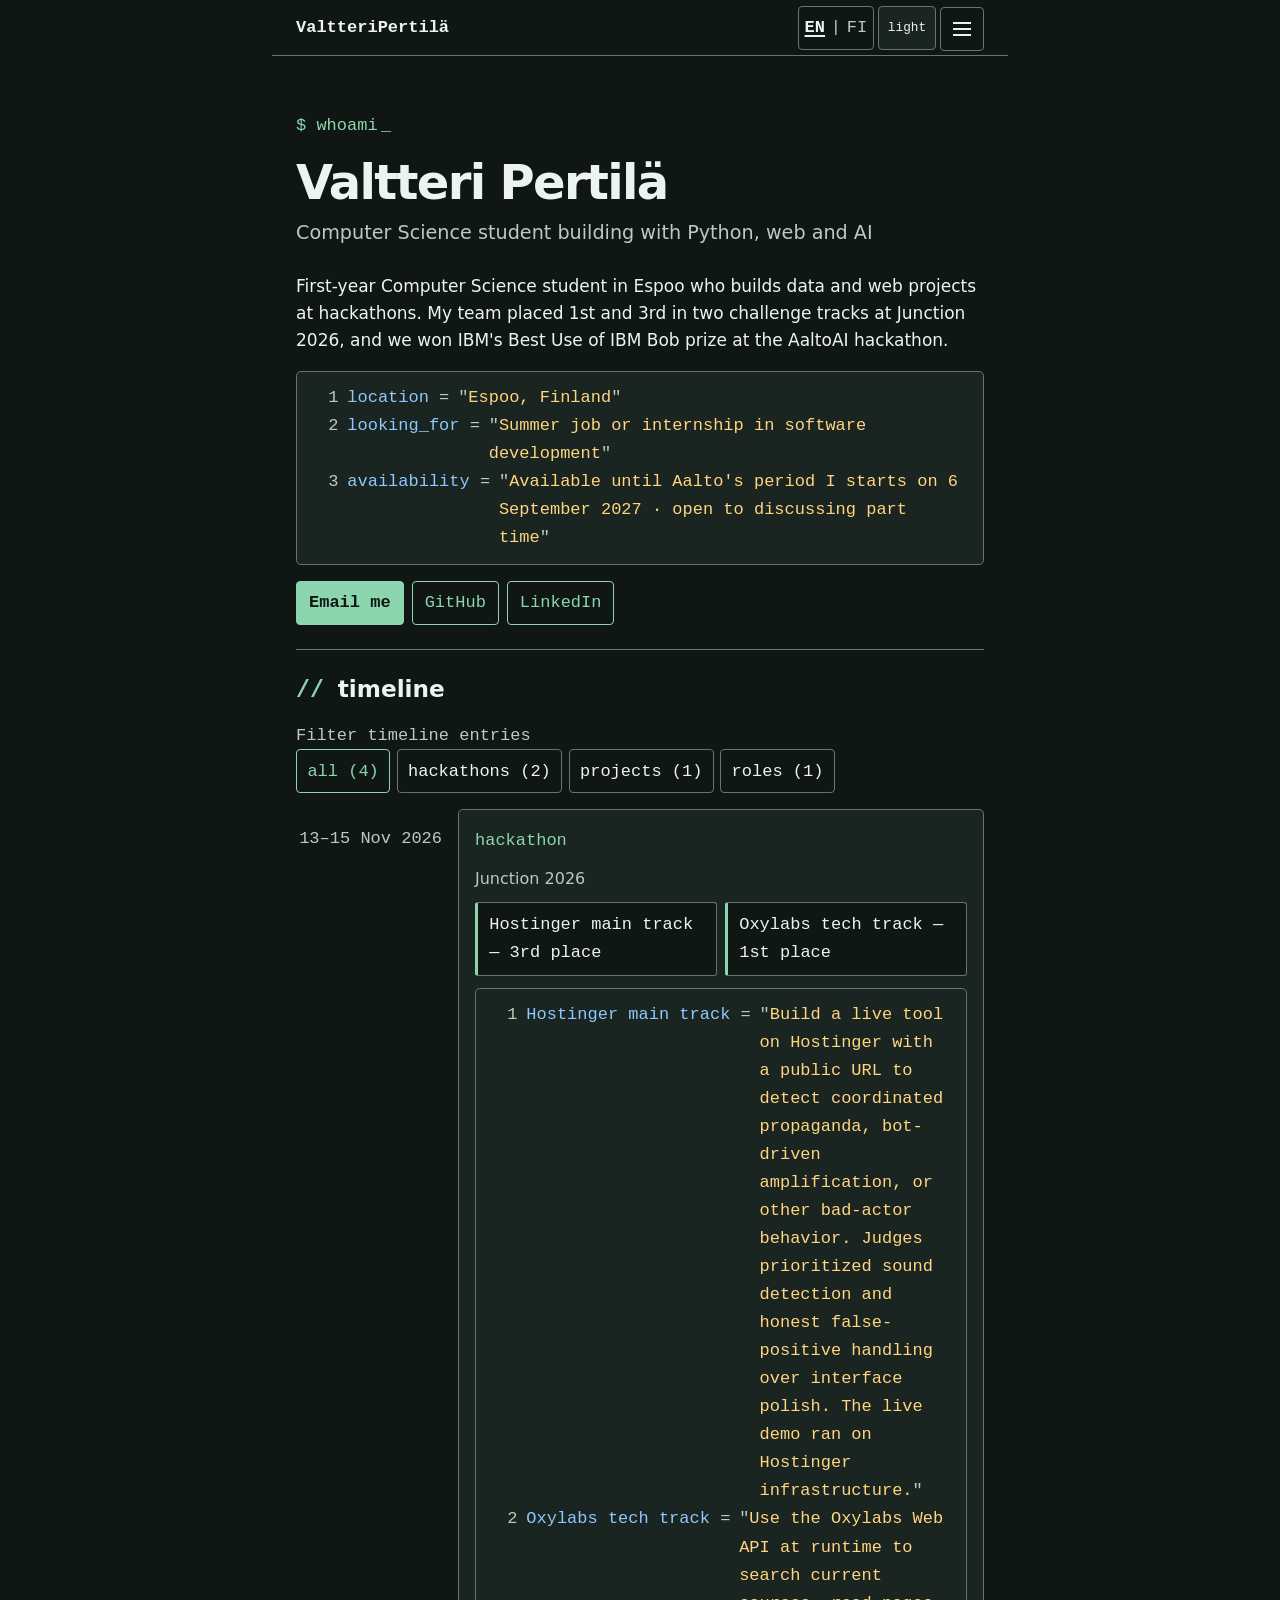
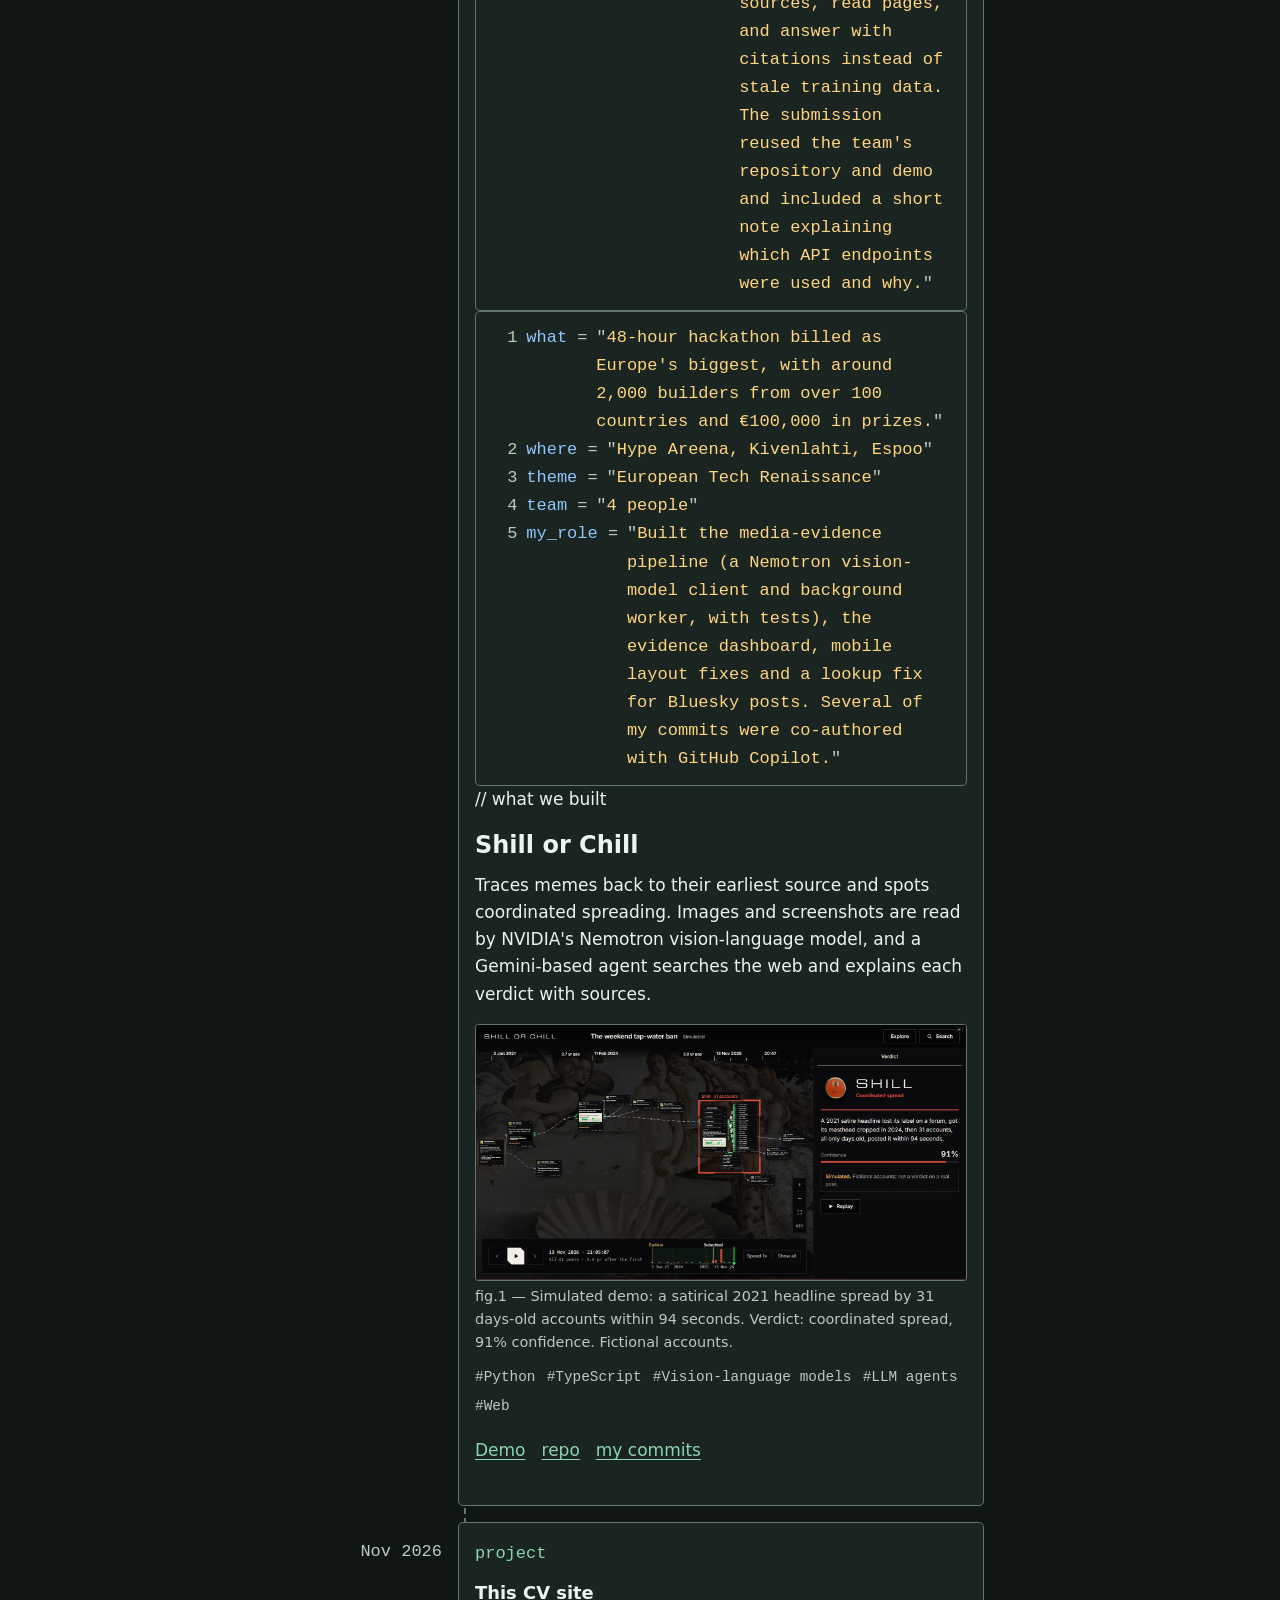
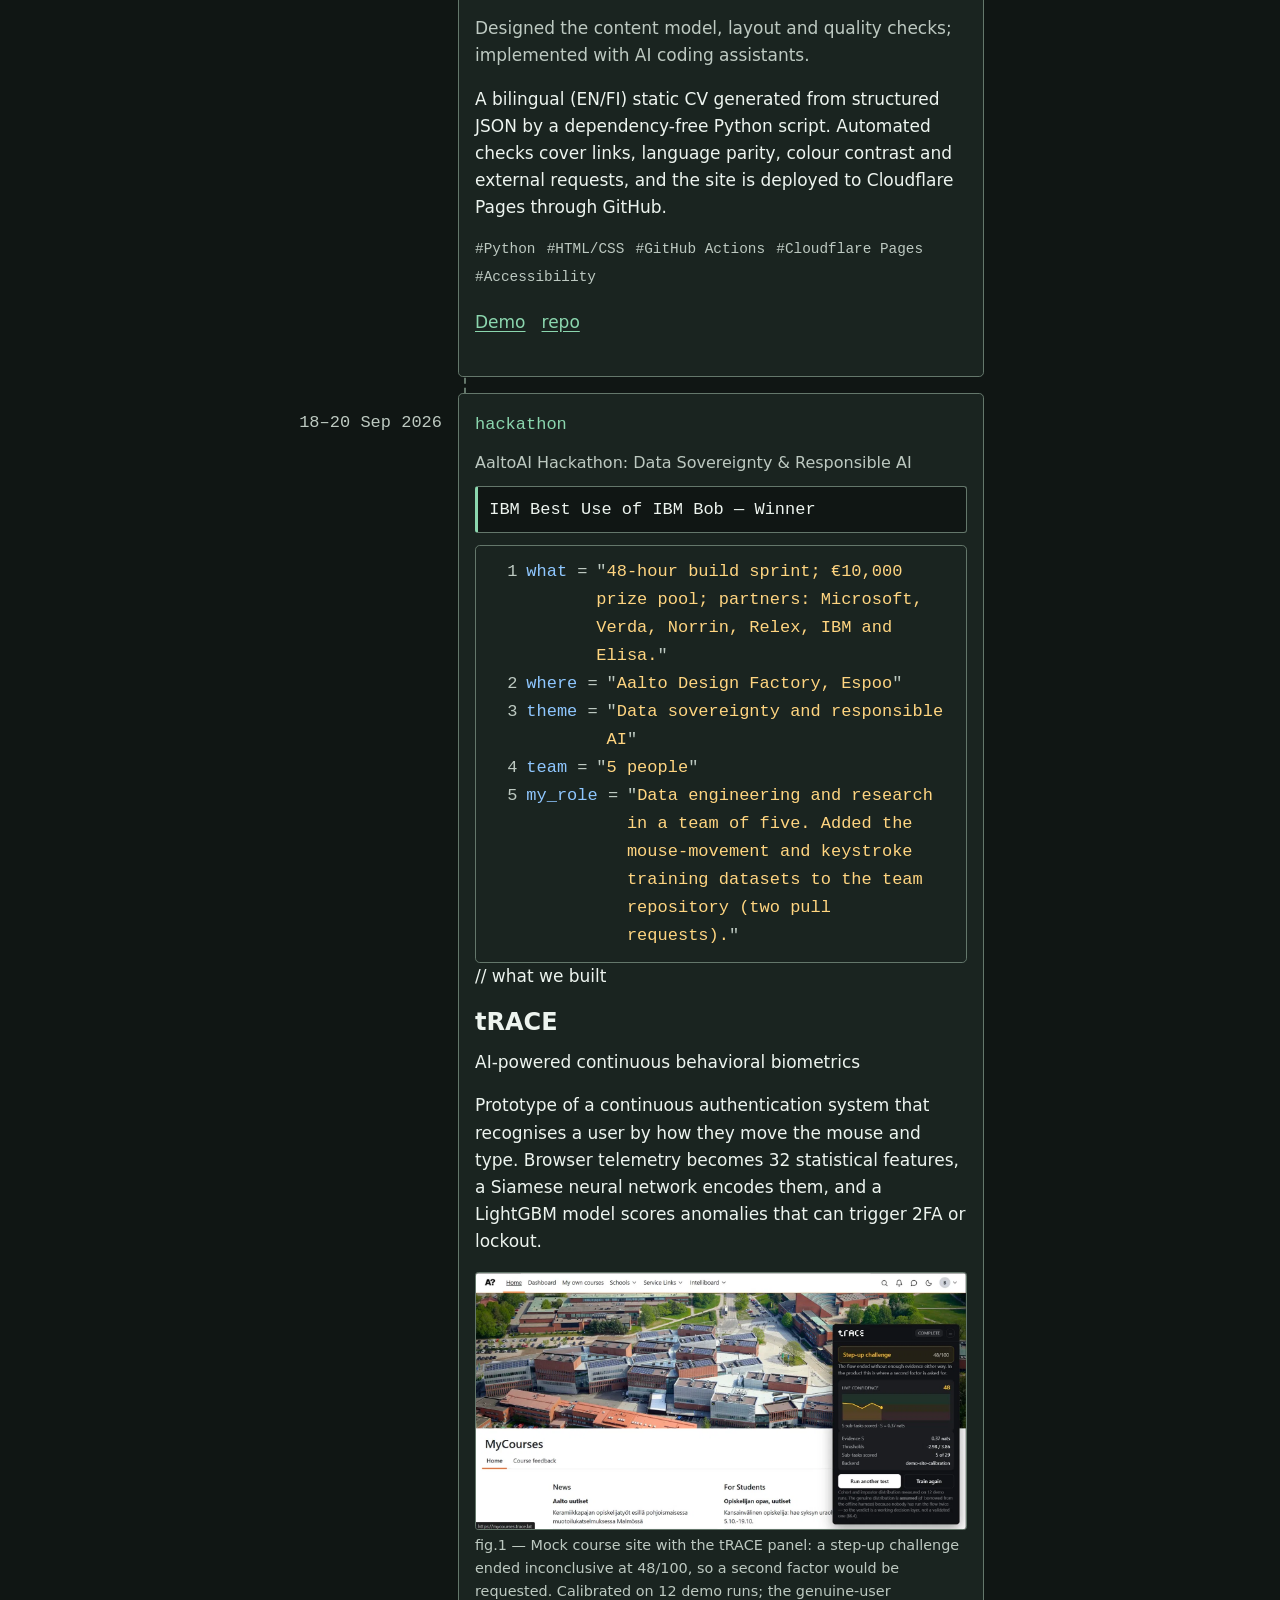
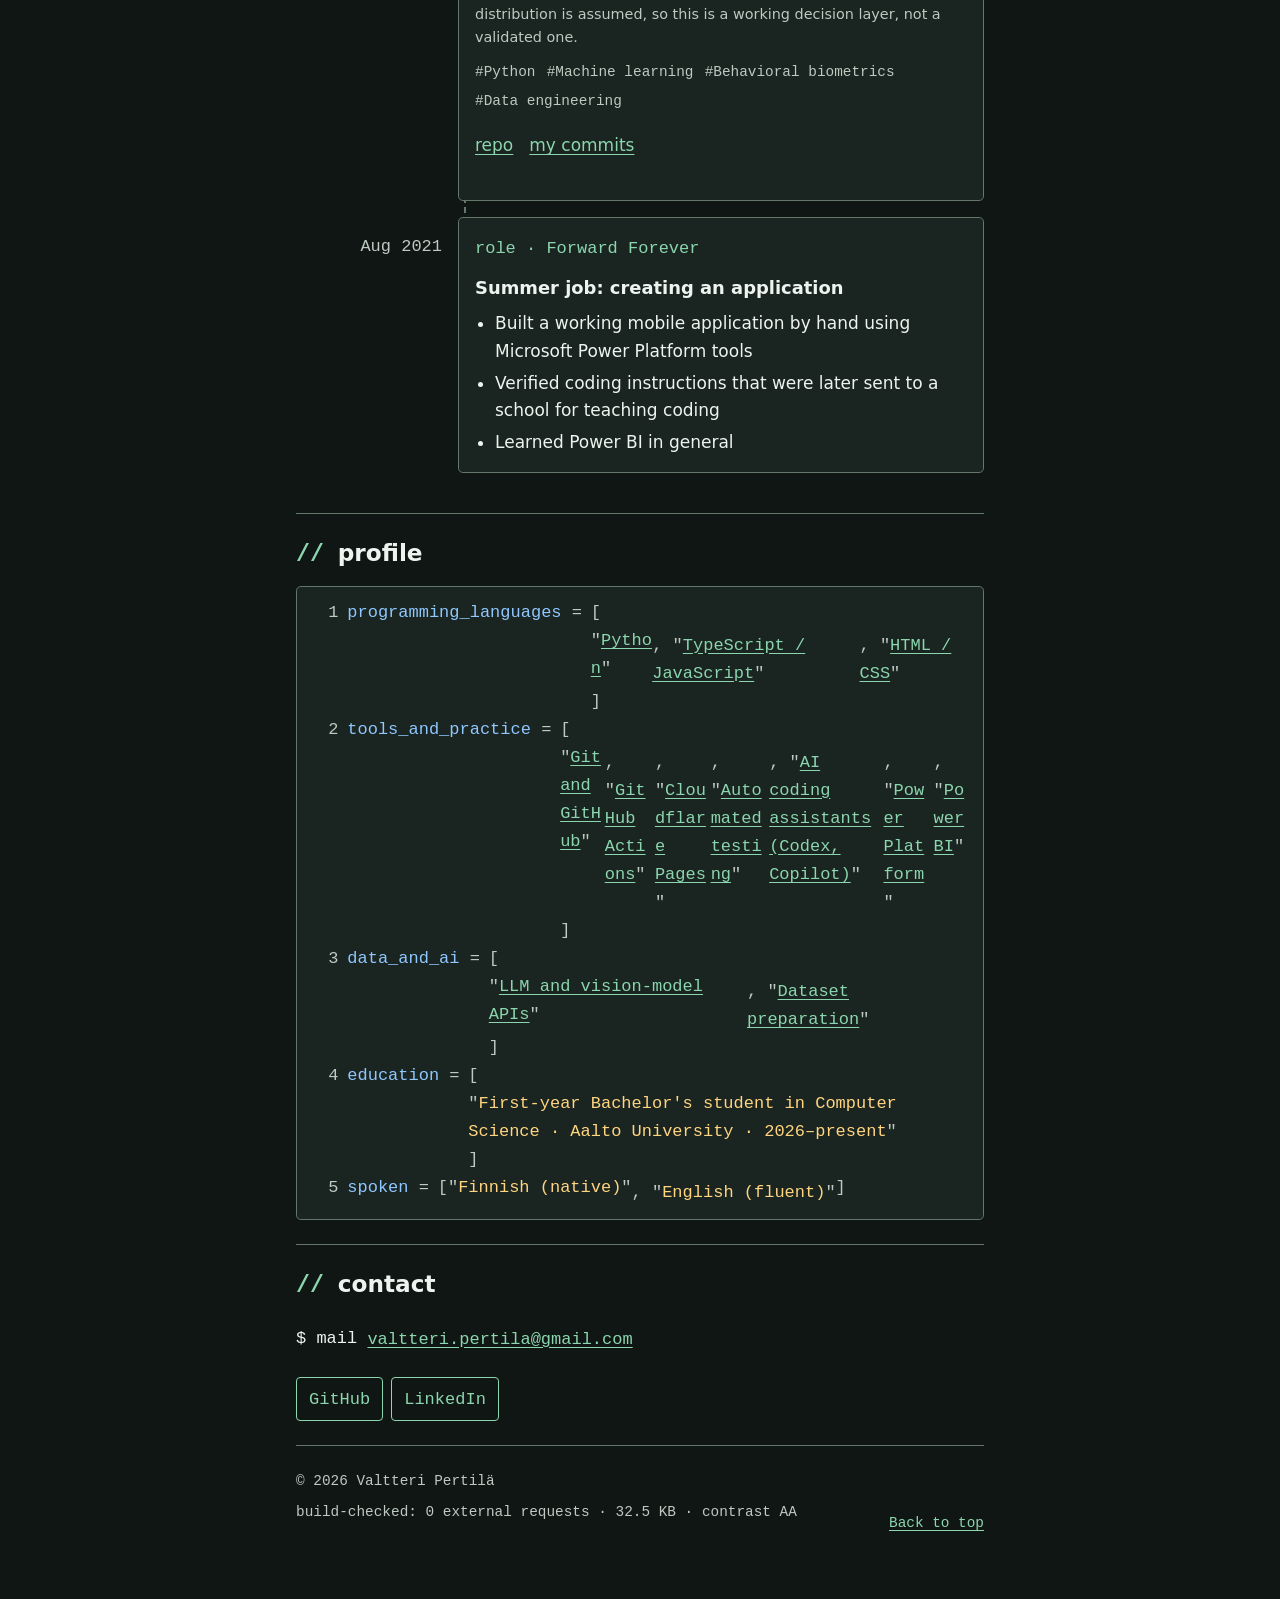
==== commit 9e62fa1c: "Generate bilingual A4 CV pages" ====
--- a/site/index.html
+++ b/site/index.html
@@ -18,7 +18,7 @@
   <script type="application/ld+json">{"@context":"https://schema.org","@graph":[{"@type":"Person","name":"Valtteri Pertilä","email":"valtteri.pertila@gmail.com","jobTitle":"Computer Science student building with Python, web and AI","sameAs":["https://www.linkedin.com/in/valtteri-pertil%C3%A4-43729b434/","https://github.com/valtteripertila"],"knowsAbout":["Programming languages","Tools and practice","Data and AI","Python","TypeScript / JavaScript","HTML / CSS","Git and GitHub","GitHub Actions","Cloudflare Pages","Automated testing","AI coding assistants (Codex, Copilot)","Power Platform","Power BI","LLM and vision-model APIs","Dataset preparation"]},{"@type":"WebSite","name":"Valtteri Pertilä","url":"https://cv.valtteri-pertila.workers.dev/","inLanguage":"en"}]}</script>
 </head><body id="top">
   <a class="skip-link" href="#main">Skip to content</a>
-  <header class="topbar"><a class="brand" href="./"><span class="first">Valtteri</span> <span class="last">Pertilä</span></a><div class="topbar-controls"><nav class="language-switch" aria-label="Language"><a href="./" aria-current="true">EN</a><span aria-hidden="true">|</span><a href="fi/">FI</a></nav><button class="theme-toggle" type="button" aria-pressed="false" data-light-label="light" data-dark-label="dark" data-light-aria="Switch to light theme" data-dark-aria="Switch to dark theme" aria-label="Switch to light theme">light</button><details class="menu-wrap"><summary aria-label="Menu"><span class="menu-icon" aria-hidden="true"><i></i><i></i><i></i></span></summary><nav aria-label="Main navigation"><div class="menu-group"><p class="menu-label">// About this site</p><a href="how-this-site-is-built/">How this site is built<span aria-hidden="true">→</span></a><a href="changelog/">Changelog<span aria-hidden="true">→</span></a></div><div class="menu-group"><p class="menu-label">// More</p><a href="https://github.com/valtteripertila" rel="noopener noreferrer">GitHub<span aria-hidden="true">↗</span></a><a href="https://www.linkedin.com/in/valtteri-pertil%C3%A4-43729b434/" rel="noopener noreferrer">LinkedIn<span aria-hidden="true">↗</span></a></div></nav></details></div></header>
+  <header class="topbar"><a class="brand" href="./"><span class="first">Valtteri</span> <span class="last">Pertilä</span></a><div class="topbar-controls"><nav class="language-switch" aria-label="Language"><a href="./" aria-current="true">EN</a><span aria-hidden="true">|</span><a href="fi/">FI</a></nav><button class="theme-toggle" type="button" aria-pressed="false" data-light-label="light" data-dark-label="dark" data-light-aria="Switch to light theme" data-dark-aria="Switch to dark theme" aria-label="Switch to light theme">light</button><details class="menu-wrap"><summary aria-label="Menu"><span class="menu-icon" aria-hidden="true"><i></i><i></i><i></i></span></summary><nav aria-label="Main navigation"><div class="menu-group"><p class="menu-label">// About this site</p><a href="how-this-site-is-built/">How this site is built<span aria-hidden="true">→</span></a><a href="changelog/">Changelog<span aria-hidden="true">→</span></a></div><div class="menu-group"><p class="menu-label">// More</p><a href="cv-print/">Print / PDF version<span aria-hidden="true">→</span></a><a href="https://github.com/valtteripertila" rel="noopener noreferrer">GitHub<span aria-hidden="true">↗</span></a><a href="https://www.linkedin.com/in/valtteri-pertil%C3%A4-43729b434/" rel="noopener noreferrer">LinkedIn<span aria-hidden="true">↗</span></a></div></nav></details></div></header>
   <main id="main"><section class="hero"><p class="shell-prompt">$ whoami</p><h1>Valtteri Pertilä</h1><p class="headline">Computer Science student building with Python, web and AI</p><p class="summary">First-year Computer Science student in Espoo who builds data and web projects at hackathons. My team placed 1st and 3rd in two challenge tracks at Junction 2026, and we won IBM&#x27;s Best Use of IBM Bob prize at the AaltoAI hackathon.</p><div class="code hero-code"><dl><div class="code-line"><dt>location</dt><dd>Espoo, Finland</dd></div><div class="code-line"><dt>looking_for</dt><dd>Summer job or internship in software development</dd></div><div class="code-line"><dt>availability</dt><dd>Available until Aalto&#x27;s period I starts on 6 September 2027 · open to discussing part time</dd></div></dl></div><div class="contact-buttons hero-links"><a class="email-cta" href="mailto:valtteri.pertila@gmail.com?subject=Summer%20job%20%2F%20internship%20enquiry">Email me</a> <a href="https://github.com/valtteripertila" rel="noopener noreferrer">GitHub</a> <a href="https://www.linkedin.com/in/valtteri-pertil%C3%A4-43729b434/" rel="noopener noreferrer">LinkedIn</a></div></section><section id="timeline"><h2>timeline</h2><fieldset class="filters"><legend>Filter timeline entries</legend><input type="radio" name="timeline-filter" id="f-all" checked><label for="f-all">all (4)</label><input type="radio" name="timeline-filter" id="f-hackathon" ><label for="f-hackathon">hackathons (2)</label><input type="radio" name="timeline-filter" id="f-project" ><label for="f-project">projects (1)</label><input type="radio" name="timeline-filter" id="f-role" ><label for="f-role">roles (1)</label></fieldset><div class="timeline"><article id="junction-2026" class="timeline-entry" data-kind="hackathon"><div class="entry-date">13–15 Nov 2026</div><div class="entry-card"><span class="entry-kind">hackathon</span><h3>Junction 2026</h3><ul class="result-panels"><li class="result-panel">Hostinger main track — 3rd place</li><li class="result-panel">Oxylabs tech track — 1st place</li></ul><div class="code challenge-code"><dl><div class="code-line"><dt>Hostinger main track</dt><dd>Build a live tool on Hostinger with a public URL to detect coordinated propaganda, bot-driven amplification, or other bad-actor behavior. Judges prioritized sound detection and honest false-positive handling over interface polish. The live demo ran on Hostinger infrastructure.</dd></div><div class="code-line"><dt>Oxylabs tech track</dt><dd>Use the Oxylabs Web API at runtime to search current sources, read pages, and answer with citations instead of stale training data. The submission reused the team&#x27;s repository and demo and included a short note explaining which API endpoints were used and why.</dd></div></dl></div><div class="code hackathon-code"><dl><div class="code-line"><dt>what</dt><dd>48-hour hackathon billed as Europe&#x27;s biggest, with around 2,000 builders from over 100 countries and €100,000 in prizes.</dd></div><div class="code-line"><dt>where</dt><dd>Hype Areena, Kivenlahti, Espoo</dd></div><div class="code-line"><dt>theme</dt><dd>European Tech Renaissance</dd></div><div class="code-line"><dt>team</dt><dd>4 people</dd></div><div class="code-line"><dt>my_role</dt><dd>Built the media-evidence pipeline (a Nemotron vision-model client and background worker, with tests), the evidence dashboard, mobile layout fixes and a lookup fix for Bluesky posts. Several of my commits were co-authored with GitHub Copilot.</dd></div></dl></div><p class="what-built">// what we built</p><h4>Shill or Chill</h4><p>Traces memes back to their earliest source and spots coordinated spreading. Images and screenshots are read by NVIDIA&#x27;s Nemotron vision-language model, and a Gemini-based agent searches the web and explains each verdict with sources.</p><div class="media-gallery"><figure><a href="img/shill-or-chill/demo.png"><img src="img/shill-or-chill/demo.png" alt="Dashboard for Shill or Chill showing the verdict “Shill · Coordinated spread,” 31 accounts, 41 posts, and Replay, Explore, and Search controls." width="1600" height="833" loading="lazy" decoding="async"></a><figcaption>fig.1 — Simulated demo: a satirical 2021 headline spread by 31 days-old accounts within 94 seconds. Verdict: coordinated spread, 91% confidence. Fictional accounts.</figcaption></figure></div><p class="project-tags"><span>#Python</span><span>#TypeScript</span><span>#Vision-language models</span><span>#LLM agents</span><span>#Web</span></p><p class="project-links"><a href="https://noise-radar.srv2159172.hstgr.cloud" rel="noopener noreferrer">Demo</a> <a href="https://github.com/JustinasLa/gemini-4-braincells" rel="noopener noreferrer">repo</a> <a href="https://github.com/JustinasLa/gemini-4-braincells/commits?author=valtteripertila" rel="noopener noreferrer">my commits</a></p></div></article><article id="this-cv-site" class="timeline-entry" data-kind="project"><div class="entry-date">Nov 2026</div><div class="entry-card"><span class="entry-kind">project</span><h3>This CV site</h3><p class=project-role>Designed the content model, layout and quality checks; implemented with AI coding assistants.</p><p>A bilingual (EN/FI) static CV generated from structured JSON by a dependency-free Python script. Automated checks cover links, language parity, colour contrast and external requests, and the site is deployed to Cloudflare Pages through GitHub.</p><p class="project-tags"><span>#Python</span><span>#HTML/CSS</span><span>#GitHub Actions</span><span>#Cloudflare Pages</span><span>#Accessibility</span></p><p class="project-links"><a href="https://cv.valtteri-pertila.workers.dev/" rel="noopener noreferrer">Demo</a> <a href="https://github.com/valtteripertila/Web-CV" rel="noopener noreferrer">repo</a></p></div></article><article id="trace" class="timeline-entry" data-kind="hackathon"><div class="entry-date">18–20 Sep 2026</div><div class="entry-card"><span class="entry-kind">hackathon</span><h3>AaltoAI Hackathon: Data Sovereignty &amp; Responsible AI</h3><ul class="result-panels"><li class="result-panel">IBM Best Use of IBM Bob — Winner</li></ul><div class="code hackathon-code"><dl><div class="code-line"><dt>what</dt><dd>48-hour build sprint; €10,000 prize pool; partners: Microsoft, Verda, Norrin, Relex, IBM and Elisa.</dd></div><div class="code-line"><dt>where</dt><dd>Aalto Design Factory, Espoo</dd></div><div class="code-line"><dt>theme</dt><dd>Data sovereignty and responsible AI</dd></div><div class="code-line"><dt>team</dt><dd>5 people</dd></div><div class="code-line"><dt>my_role</dt><dd>Data engineering and research in a team of five. Added the mouse-movement and keystroke training datasets to the team repository (two pull requests).</dd></div></dl></div><p class="what-built">// what we built</p><h4>tRACE</h4><p class="project-subtitle">AI-powered continuous behavioral biometrics</p><p>Prototype of a continuous authentication system that recognises a user by how they move the mouse and type. Browser telemetry becomes 32 statistical features, a Siamese neural network encodes them, and a LightGBM model scores anomalies that can trigger 2FA or lockout.</p><div class="media-gallery"><figure><a href="img/trace/demo.webp"><img src="img/trace/demo.webp" alt="Mock course site showing the tRACE step-up challenge at 48/100, an inconclusive outcome, and the request for a second factor." width="1512" height="791" loading="lazy" decoding="async"></a><figcaption>fig.1 — Mock course site with the tRACE panel: a step-up challenge ended inconclusive at 48/100, so a second factor would be requested. Calibrated on 12 demo runs; the genuine-user distribution is assumed, so this is a working decision layer, not a validated one.</figcaption></figure></div><p class="project-tags"><span>#Python</span><span>#Machine learning</span><span>#Behavioral biometrics</span><span>#Data engineering</span></p><p class="project-links"><a href="https://github.com/SiroogaTheProgrammer/IBM_hackathon_2026" rel="noopener noreferrer">repo</a> <a href="https://github.com/SiroogaTheProgrammer/IBM_hackathon_2026/commits?author=valtteripertila" rel="noopener noreferrer">my commits</a></p></div></article><article id="forward-forever" class="timeline-entry" data-kind="role"><div class="entry-date">Aug 2021</div><div class="entry-card"><span class="entry-kind">role · Forward Forever</span><h3>Summer job: creating an application</h3><ul><li>Built a working mobile application by hand using Microsoft Power Platform tools</li><li>Verified coding instructions that were later sent to a school for teaching coding</li><li>Learned Power BI in general</li></ul></div></article></div></section><section id="profile"><h2>profile</h2><div class="code profile-code"><dl><div class="code-line"><dt>programming_languages</dt><dd class="array"><ul><li><a class="skill-proof" href="#junction-2026" aria-label="See proof for Python">Python</a></li><li><a class="skill-proof" href="#junction-2026" aria-label="See proof for TypeScript / JavaScript">TypeScript / JavaScript</a></li><li><a class="skill-proof" href="#junction-2026" aria-label="See proof for HTML / CSS">HTML / CSS</a></li></ul></dd></div><div class="code-line"><dt>tools_and_practice</dt><dd class="array"><ul><li><a class="skill-proof" href="#junction-2026" aria-label="See proof for Git and GitHub">Git and GitHub</a></li><li><a class="skill-proof" href="#this-cv-site" aria-label="See proof for GitHub Actions">GitHub Actions</a></li><li><a class="skill-proof" href="#this-cv-site" aria-label="See proof for Cloudflare Pages">Cloudflare Pages</a></li><li><a class="skill-proof" href="#junction-2026" aria-label="See proof for Automated testing">Automated testing</a></li><li><a class="skill-proof" href="#junction-2026" aria-label="See proof for AI coding assistants (Codex, Copilot)">AI coding assistants (Codex, Copilot)</a></li><li><a class="skill-proof" href="#forward-forever" aria-label="See proof for Power Platform">Power Platform</a></li><li><a class="skill-proof" href="#forward-forever" aria-label="See proof for Power BI">Power BI</a></li></ul></dd></div><div class="code-line"><dt>data_and_ai</dt><dd class="array"><ul><li><a class="skill-proof" href="#junction-2026" aria-label="See proof for LLM and vision-model APIs">LLM and vision-model APIs</a></li><li><a class="skill-proof" href="#trace" aria-label="See proof for Dataset preparation">Dataset preparation</a></li></ul></dd></div><div class="code-line"><dt>education</dt><dd class="array"><ul><li>First-year Bachelor&#x27;s student in Computer Science · Aalto University · 2026–present</li></ul></dd></div><div class="code-line"><dt>spoken</dt><dd class="array"><ul><li>Finnish (native)</li><li>English (fluent)</li></ul></dd></div></dl></div></section><section id="contact"><h2>contact</h2><p class="mail-line">$ mail <a href="mailto:valtteri.pertila@gmail.com">valtteri.pertila@gmail.com</a></p><div class=contact-buttons><a href="https://github.com/valtteripertila" rel="noopener noreferrer">GitHub</a> <a href="https://www.linkedin.com/in/valtteri-pertil%C3%A4-43729b434/" rel="noopener noreferrer">LinkedIn</a></div></section></main>
-  <footer><p>© 2026 Valtteri Pertilä</p><span class="build-facts">build-checked: 0 external requests · 31.6 KB · contrast AA</span><a class="back-to-top" href="#top">Back to top</a></footer>
+  <footer><p>© 2026 Valtteri Pertilä</p><span class="build-facts">build-checked: 0 external requests · 32.5 KB · contrast AA</span><a class="back-to-top" href="#top">Back to top</a></footer>
 </body></html>
--- a/site/style.css
+++ b/site/style.css
@@ -150,3 +150,24 @@
 
 .contact-buttons a.email-cta { color: var(--background); background: var(--accent); font-weight: 700; }
 .contact-buttons a.email-cta:hover { color: var(--background); }
+
+@media print {
+  @page { size: A4; margin: 10mm; }
+  body { font-size: 8.5pt; line-height: 1.2; }
+  body.print-cv-page #main { padding: 0; }
+  .cv-print { color: #000; background: #fff; }
+  .cv-print header { margin-bottom: 3mm; }
+  .cv-print h1 { font-size: 20pt; margin: 0 0 1mm; }
+  .cv-print h2 { font-size: 10pt; margin: 1.5mm 0 .6mm; }
+  .cv-print h2::before { content: none; }
+  .cv-print h3 { display: inline; font-size: 8.5pt; }
+  .cv-print p { margin: 0 0 .6mm; }
+  .cv-print .print-section { padding: 1mm 0; border: 0; }
+  .cv-print ul { margin: 0; padding-left: 4mm; }
+  .cv-print li + li { margin-top: 0; }
+  .cv-print .print-skills { columns: 2; }
+  .cv-print .print-project { break-inside: avoid; margin: 0 0 .8mm; }
+  .cv-print .print-project p { display: inline; }
+  .cv-print .print-result { margin-left: 1mm; }
+  .cv-print a { color: #000; }
+}
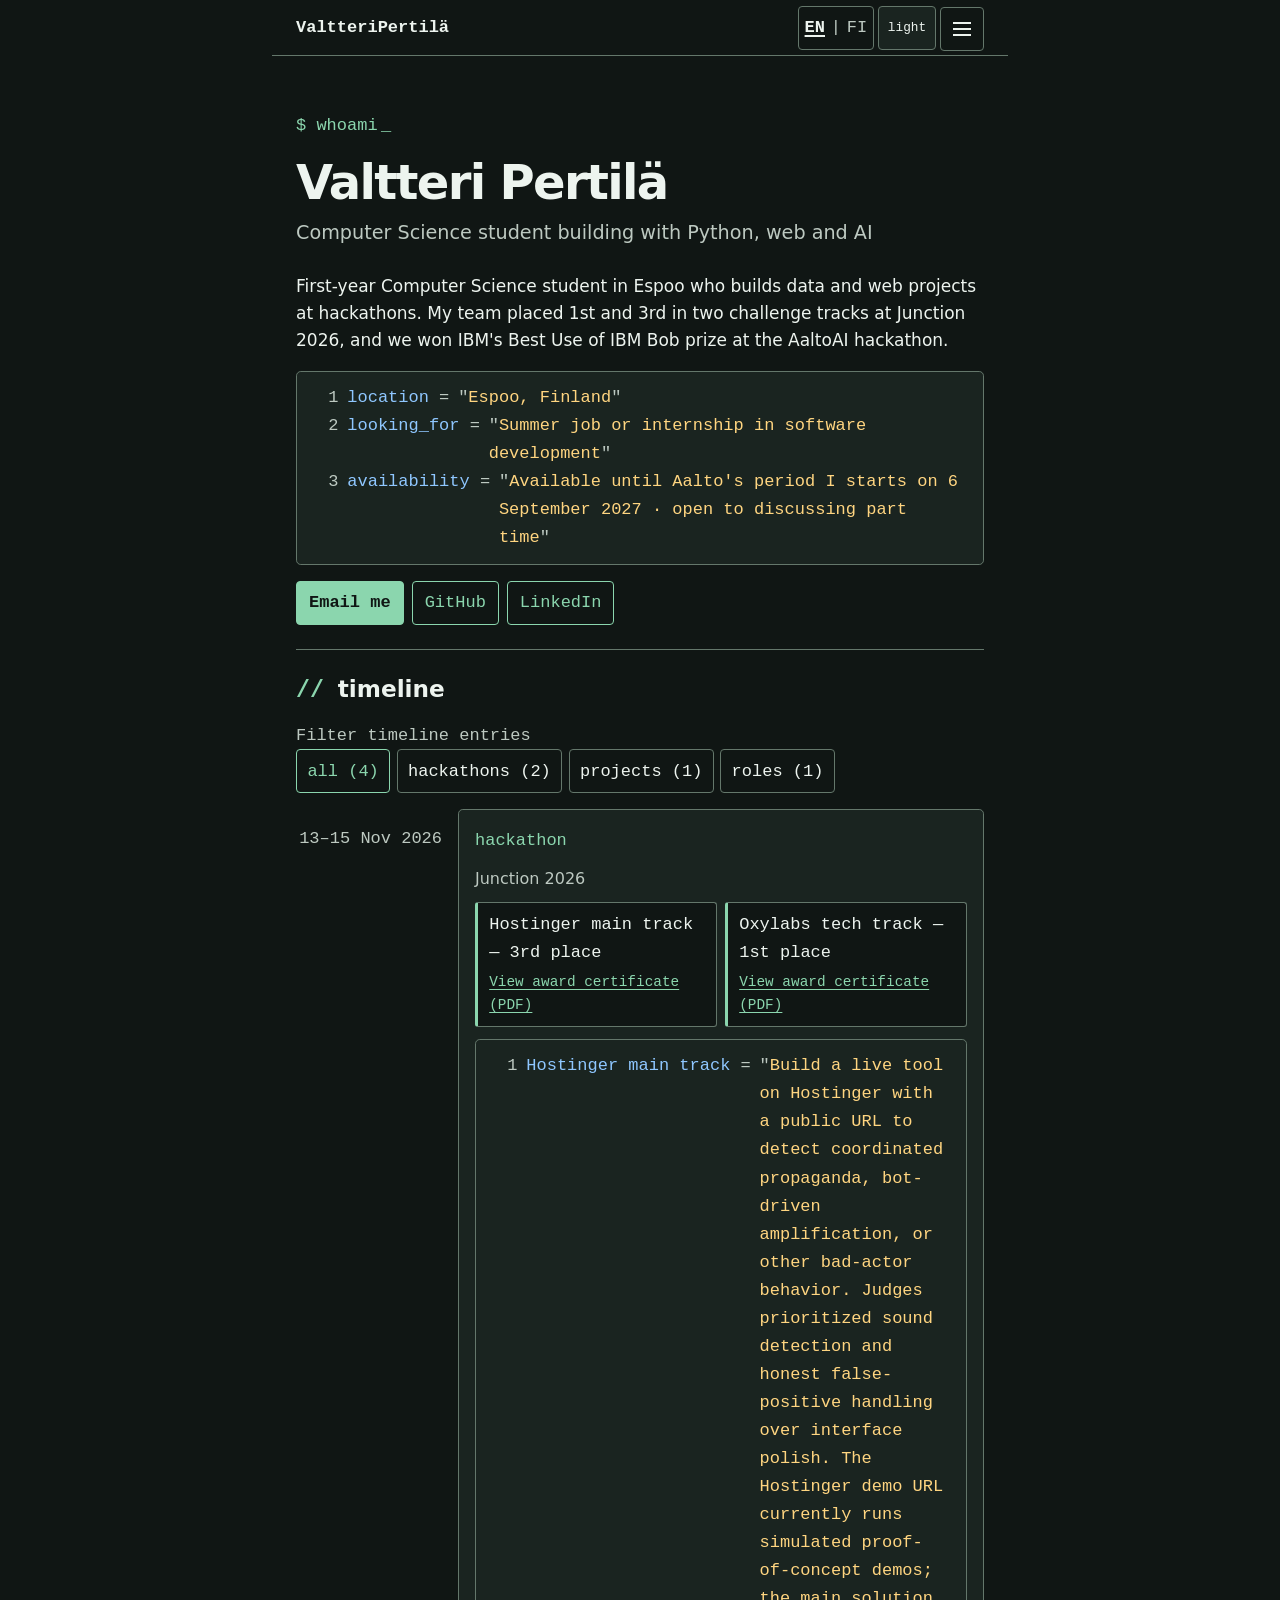
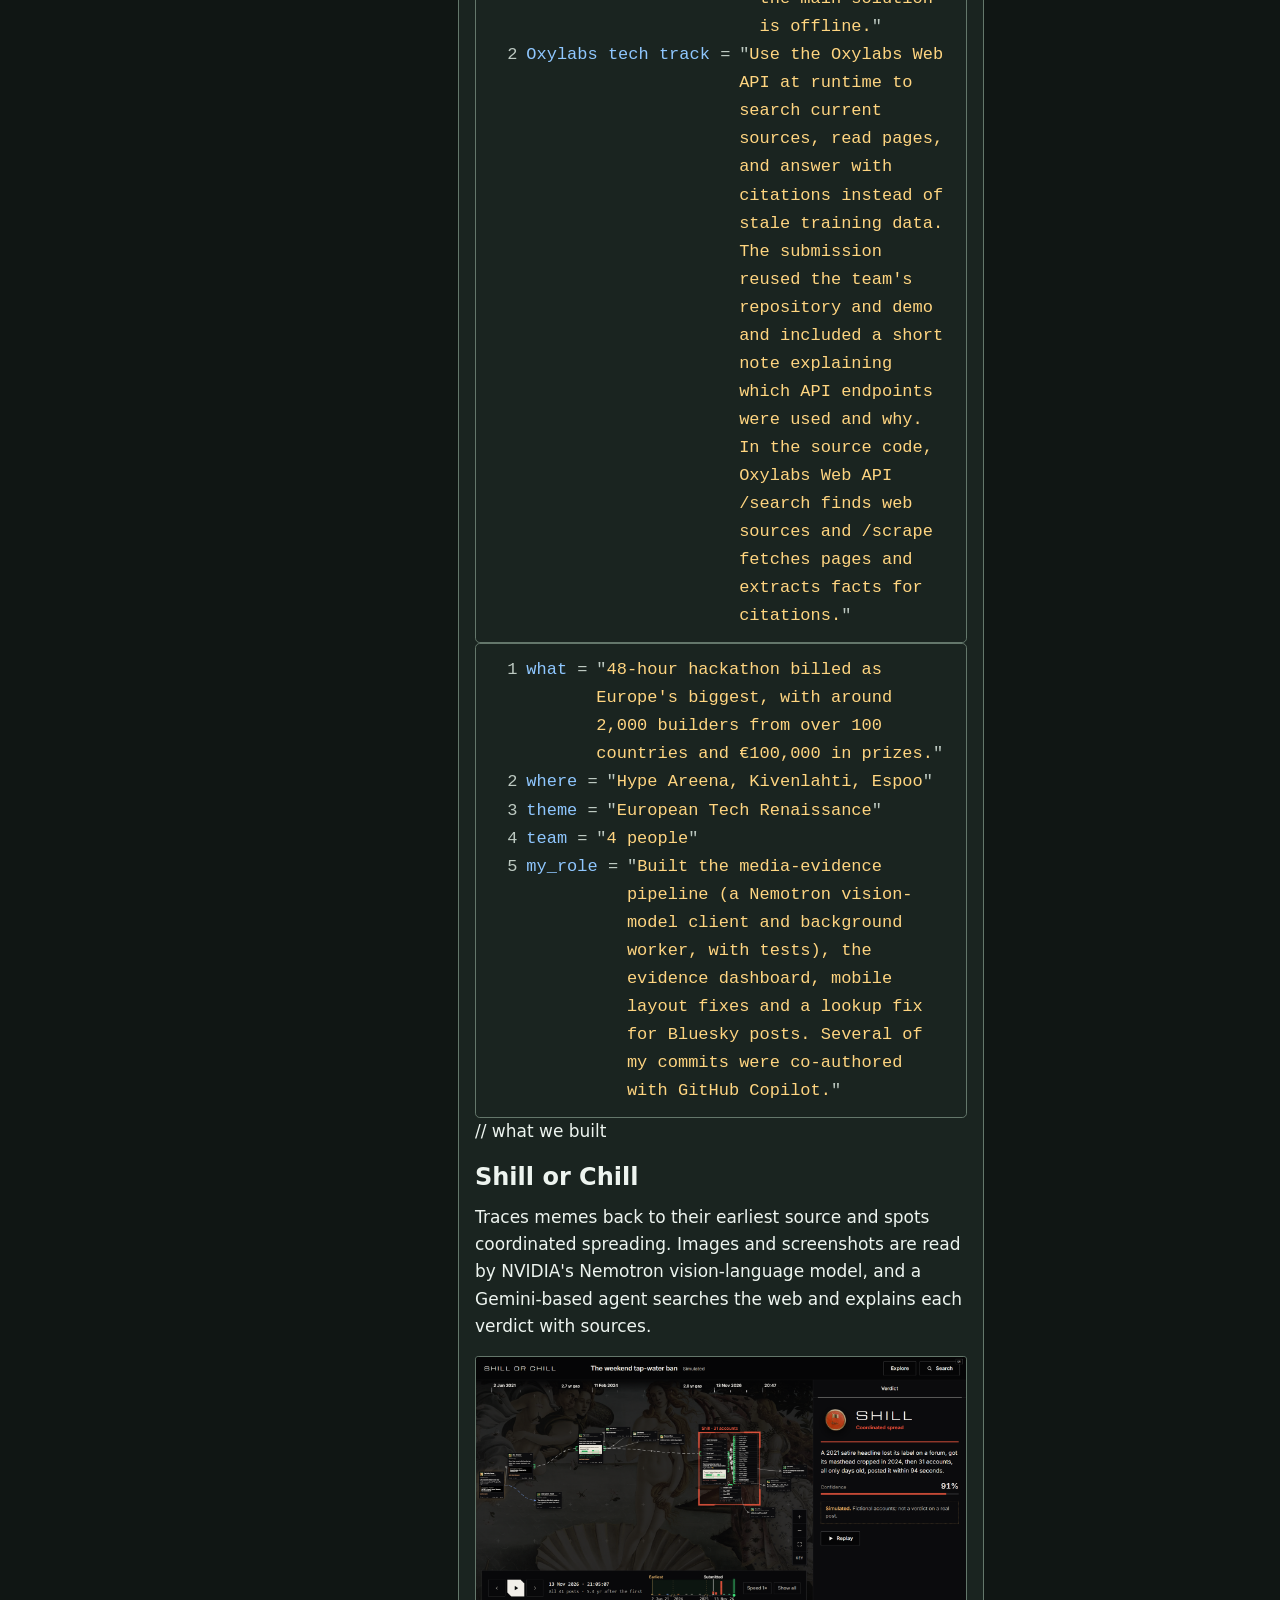
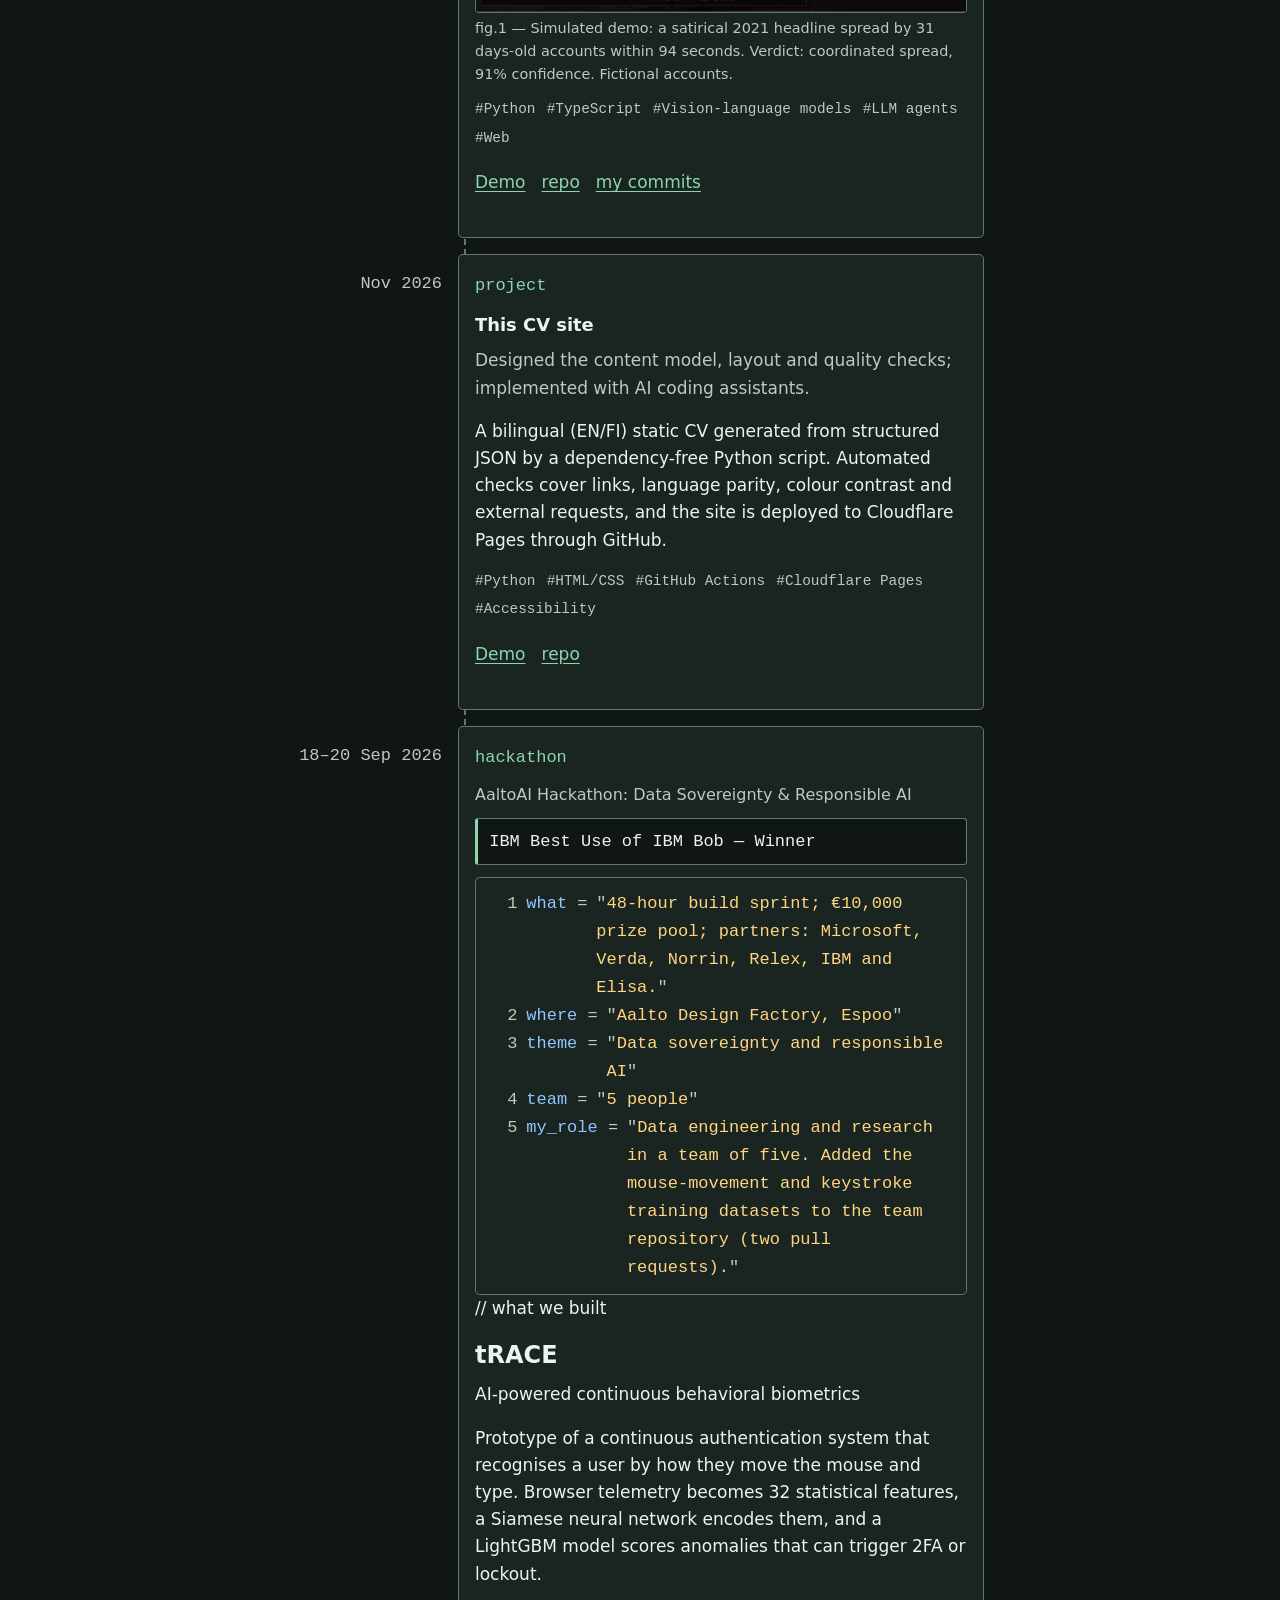
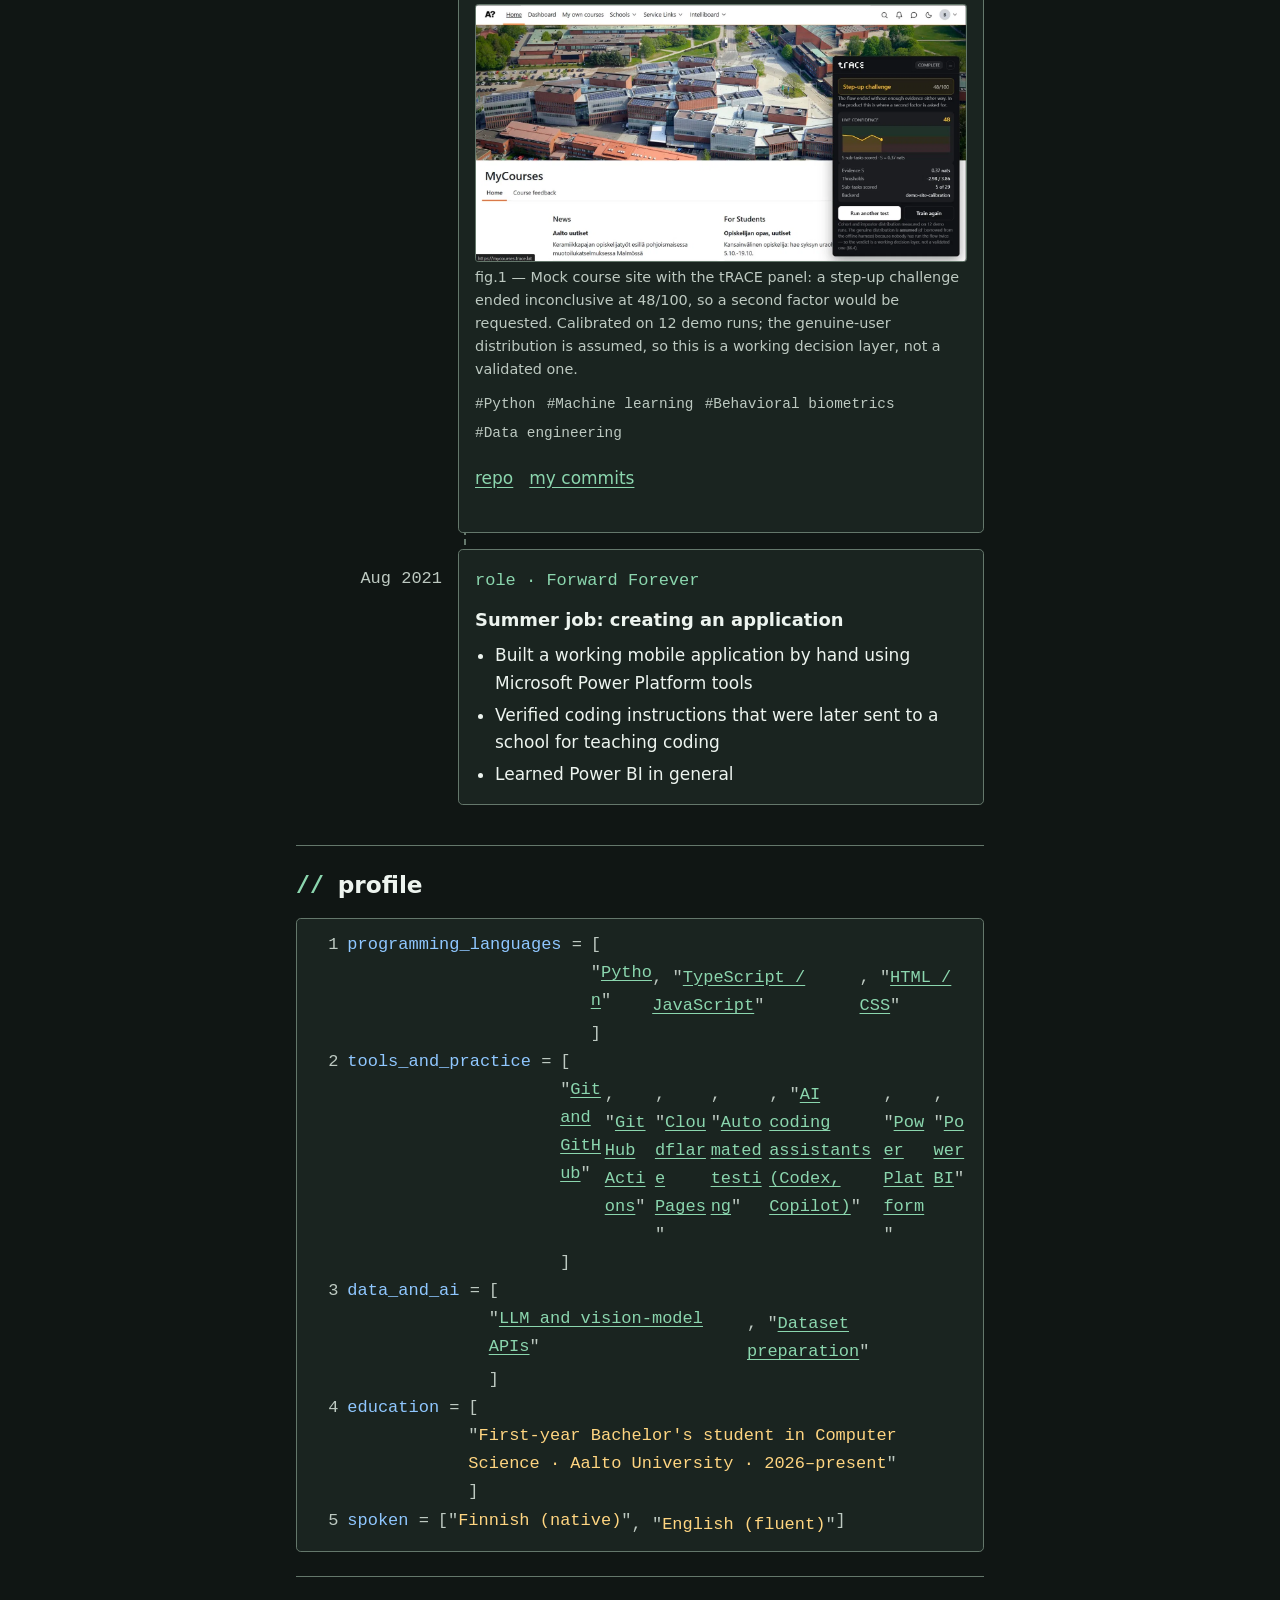
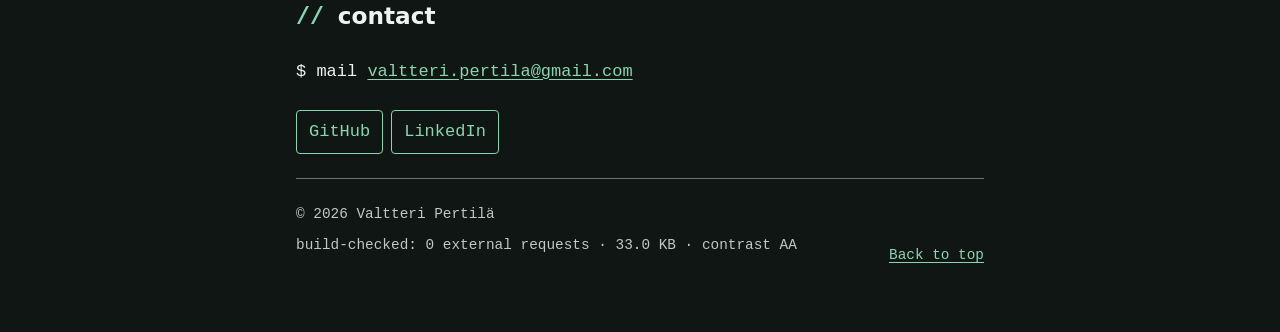
==== commit d8de0852: "Add Junction award proof and clarify demo status" ====
--- a/site/index.html
+++ b/site/index.html
@@ -19,6 +19,6 @@
 </head><body id="top">
   <a class="skip-link" href="#main">Skip to content</a>
   <header class="topbar"><a class="brand" href="./"><span class="first">Valtteri</span> <span class="last">Pertilä</span></a><div class="topbar-controls"><nav class="language-switch" aria-label="Language"><a href="./" aria-current="true">EN</a><span aria-hidden="true">|</span><a href="fi/">FI</a></nav><button class="theme-toggle" type="button" aria-pressed="false" data-light-label="light" data-dark-label="dark" data-light-aria="Switch to light theme" data-dark-aria="Switch to dark theme" aria-label="Switch to light theme">light</button><details class="menu-wrap"><summary aria-label="Menu"><span class="menu-icon" aria-hidden="true"><i></i><i></i><i></i></span></summary><nav aria-label="Main navigation"><div class="menu-group"><p class="menu-label">// About this site</p><a href="how-this-site-is-built/">How this site is built<span aria-hidden="true">→</span></a><a href="changelog/">Changelog<span aria-hidden="true">→</span></a></div><div class="menu-group"><p class="menu-label">// More</p><a href="cv-print/">Print / PDF version<span aria-hidden="true">→</span></a><a href="https://github.com/valtteripertila" rel="noopener noreferrer">GitHub<span aria-hidden="true">↗</span></a><a href="https://www.linkedin.com/in/valtteri-pertil%C3%A4-43729b434/" rel="noopener noreferrer">LinkedIn<span aria-hidden="true">↗</span></a></div></nav></details></div></header>
-  <main id="main"><section class="hero"><p class="shell-prompt">$ whoami</p><h1>Valtteri Pertilä</h1><p class="headline">Computer Science student building with Python, web and AI</p><p class="summary">First-year Computer Science student in Espoo who builds data and web projects at hackathons. My team placed 1st and 3rd in two challenge tracks at Junction 2026, and we won IBM&#x27;s Best Use of IBM Bob prize at the AaltoAI hackathon.</p><div class="code hero-code"><dl><div class="code-line"><dt>location</dt><dd>Espoo, Finland</dd></div><div class="code-line"><dt>looking_for</dt><dd>Summer job or internship in software development</dd></div><div class="code-line"><dt>availability</dt><dd>Available until Aalto&#x27;s period I starts on 6 September 2027 · open to discussing part time</dd></div></dl></div><div class="contact-buttons hero-links"><a class="email-cta" href="mailto:valtteri.pertila@gmail.com?subject=Summer%20job%20%2F%20internship%20enquiry">Email me</a> <a href="https://github.com/valtteripertila" rel="noopener noreferrer">GitHub</a> <a href="https://www.linkedin.com/in/valtteri-pertil%C3%A4-43729b434/" rel="noopener noreferrer">LinkedIn</a></div></section><section id="timeline"><h2>timeline</h2><fieldset class="filters"><legend>Filter timeline entries</legend><input type="radio" name="timeline-filter" id="f-all" checked><label for="f-all">all (4)</label><input type="radio" name="timeline-filter" id="f-hackathon" ><label for="f-hackathon">hackathons (2)</label><input type="radio" name="timeline-filter" id="f-project" ><label for="f-project">projects (1)</label><input type="radio" name="timeline-filter" id="f-role" ><label for="f-role">roles (1)</label></fieldset><div class="timeline"><article id="junction-2026" class="timeline-entry" data-kind="hackathon"><div class="entry-date">13–15 Nov 2026</div><div class="entry-card"><span class="entry-kind">hackathon</span><h3>Junction 2026</h3><ul class="result-panels"><li class="result-panel">Hostinger main track — 3rd place</li><li class="result-panel">Oxylabs tech track — 1st place</li></ul><div class="code challenge-code"><dl><div class="code-line"><dt>Hostinger main track</dt><dd>Build a live tool on Hostinger with a public URL to detect coordinated propaganda, bot-driven amplification, or other bad-actor behavior. Judges prioritized sound detection and honest false-positive handling over interface polish. The live demo ran on Hostinger infrastructure.</dd></div><div class="code-line"><dt>Oxylabs tech track</dt><dd>Use the Oxylabs Web API at runtime to search current sources, read pages, and answer with citations instead of stale training data. The submission reused the team&#x27;s repository and demo and included a short note explaining which API endpoints were used and why.</dd></div></dl></div><div class="code hackathon-code"><dl><div class="code-line"><dt>what</dt><dd>48-hour hackathon billed as Europe&#x27;s biggest, with around 2,000 builders from over 100 countries and €100,000 in prizes.</dd></div><div class="code-line"><dt>where</dt><dd>Hype Areena, Kivenlahti, Espoo</dd></div><div class="code-line"><dt>theme</dt><dd>European Tech Renaissance</dd></div><div class="code-line"><dt>team</dt><dd>4 people</dd></div><div class="code-line"><dt>my_role</dt><dd>Built the media-evidence pipeline (a Nemotron vision-model client and background worker, with tests), the evidence dashboard, mobile layout fixes and a lookup fix for Bluesky posts. Several of my commits were co-authored with GitHub Copilot.</dd></div></dl></div><p class="what-built">// what we built</p><h4>Shill or Chill</h4><p>Traces memes back to their earliest source and spots coordinated spreading. Images and screenshots are read by NVIDIA&#x27;s Nemotron vision-language model, and a Gemini-based agent searches the web and explains each verdict with sources.</p><div class="media-gallery"><figure><a href="img/shill-or-chill/demo.png"><img src="img/shill-or-chill/demo.png" alt="Dashboard for Shill or Chill showing the verdict “Shill · Coordinated spread,” 31 accounts, 41 posts, and Replay, Explore, and Search controls." width="1600" height="833" loading="lazy" decoding="async"></a><figcaption>fig.1 — Simulated demo: a satirical 2021 headline spread by 31 days-old accounts within 94 seconds. Verdict: coordinated spread, 91% confidence. Fictional accounts.</figcaption></figure></div><p class="project-tags"><span>#Python</span><span>#TypeScript</span><span>#Vision-language models</span><span>#LLM agents</span><span>#Web</span></p><p class="project-links"><a href="https://noise-radar.srv2159172.hstgr.cloud" rel="noopener noreferrer">Demo</a> <a href="https://github.com/JustinasLa/gemini-4-braincells" rel="noopener noreferrer">repo</a> <a href="https://github.com/JustinasLa/gemini-4-braincells/commits?author=valtteripertila" rel="noopener noreferrer">my commits</a></p></div></article><article id="this-cv-site" class="timeline-entry" data-kind="project"><div class="entry-date">Nov 2026</div><div class="entry-card"><span class="entry-kind">project</span><h3>This CV site</h3><p class=project-role>Designed the content model, layout and quality checks; implemented with AI coding assistants.</p><p>A bilingual (EN/FI) static CV generated from structured JSON by a dependency-free Python script. Automated checks cover links, language parity, colour contrast and external requests, and the site is deployed to Cloudflare Pages through GitHub.</p><p class="project-tags"><span>#Python</span><span>#HTML/CSS</span><span>#GitHub Actions</span><span>#Cloudflare Pages</span><span>#Accessibility</span></p><p class="project-links"><a href="https://cv.valtteri-pertila.workers.dev/" rel="noopener noreferrer">Demo</a> <a href="https://github.com/valtteripertila/Web-CV" rel="noopener noreferrer">repo</a></p></div></article><article id="trace" class="timeline-entry" data-kind="hackathon"><div class="entry-date">18–20 Sep 2026</div><div class="entry-card"><span class="entry-kind">hackathon</span><h3>AaltoAI Hackathon: Data Sovereignty &amp; Responsible AI</h3><ul class="result-panels"><li class="result-panel">IBM Best Use of IBM Bob — Winner</li></ul><div class="code hackathon-code"><dl><div class="code-line"><dt>what</dt><dd>48-hour build sprint; €10,000 prize pool; partners: Microsoft, Verda, Norrin, Relex, IBM and Elisa.</dd></div><div class="code-line"><dt>where</dt><dd>Aalto Design Factory, Espoo</dd></div><div class="code-line"><dt>theme</dt><dd>Data sovereignty and responsible AI</dd></div><div class="code-line"><dt>team</dt><dd>5 people</dd></div><div class="code-line"><dt>my_role</dt><dd>Data engineering and research in a team of five. Added the mouse-movement and keystroke training datasets to the team repository (two pull requests).</dd></div></dl></div><p class="what-built">// what we built</p><h4>tRACE</h4><p class="project-subtitle">AI-powered continuous behavioral biometrics</p><p>Prototype of a continuous authentication system that recognises a user by how they move the mouse and type. Browser telemetry becomes 32 statistical features, a Siamese neural network encodes them, and a LightGBM model scores anomalies that can trigger 2FA or lockout.</p><div class="media-gallery"><figure><a href="img/trace/demo.webp"><img src="img/trace/demo.webp" alt="Mock course site showing the tRACE step-up challenge at 48/100, an inconclusive outcome, and the request for a second factor." width="1512" height="791" loading="lazy" decoding="async"></a><figcaption>fig.1 — Mock course site with the tRACE panel: a step-up challenge ended inconclusive at 48/100, so a second factor would be requested. Calibrated on 12 demo runs; the genuine-user distribution is assumed, so this is a working decision layer, not a validated one.</figcaption></figure></div><p class="project-tags"><span>#Python</span><span>#Machine learning</span><span>#Behavioral biometrics</span><span>#Data engineering</span></p><p class="project-links"><a href="https://github.com/SiroogaTheProgrammer/IBM_hackathon_2026" rel="noopener noreferrer">repo</a> <a href="https://github.com/SiroogaTheProgrammer/IBM_hackathon_2026/commits?author=valtteripertila" rel="noopener noreferrer">my commits</a></p></div></article><article id="forward-forever" class="timeline-entry" data-kind="role"><div class="entry-date">Aug 2021</div><div class="entry-card"><span class="entry-kind">role · Forward Forever</span><h3>Summer job: creating an application</h3><ul><li>Built a working mobile application by hand using Microsoft Power Platform tools</li><li>Verified coding instructions that were later sent to a school for teaching coding</li><li>Learned Power BI in general</li></ul></div></article></div></section><section id="profile"><h2>profile</h2><div class="code profile-code"><dl><div class="code-line"><dt>programming_languages</dt><dd class="array"><ul><li><a class="skill-proof" href="#junction-2026" aria-label="See proof for Python">Python</a></li><li><a class="skill-proof" href="#junction-2026" aria-label="See proof for TypeScript / JavaScript">TypeScript / JavaScript</a></li><li><a class="skill-proof" href="#junction-2026" aria-label="See proof for HTML / CSS">HTML / CSS</a></li></ul></dd></div><div class="code-line"><dt>tools_and_practice</dt><dd class="array"><ul><li><a class="skill-proof" href="#junction-2026" aria-label="See proof for Git and GitHub">Git and GitHub</a></li><li><a class="skill-proof" href="#this-cv-site" aria-label="See proof for GitHub Actions">GitHub Actions</a></li><li><a class="skill-proof" href="#this-cv-site" aria-label="See proof for Cloudflare Pages">Cloudflare Pages</a></li><li><a class="skill-proof" href="#junction-2026" aria-label="See proof for Automated testing">Automated testing</a></li><li><a class="skill-proof" href="#junction-2026" aria-label="See proof for AI coding assistants (Codex, Copilot)">AI coding assistants (Codex, Copilot)</a></li><li><a class="skill-proof" href="#forward-forever" aria-label="See proof for Power Platform">Power Platform</a></li><li><a class="skill-proof" href="#forward-forever" aria-label="See proof for Power BI">Power BI</a></li></ul></dd></div><div class="code-line"><dt>data_and_ai</dt><dd class="array"><ul><li><a class="skill-proof" href="#junction-2026" aria-label="See proof for LLM and vision-model APIs">LLM and vision-model APIs</a></li><li><a class="skill-proof" href="#trace" aria-label="See proof for Dataset preparation">Dataset preparation</a></li></ul></dd></div><div class="code-line"><dt>education</dt><dd class="array"><ul><li>First-year Bachelor&#x27;s student in Computer Science · Aalto University · 2026–present</li></ul></dd></div><div class="code-line"><dt>spoken</dt><dd class="array"><ul><li>Finnish (native)</li><li>English (fluent)</li></ul></dd></div></dl></div></section><section id="contact"><h2>contact</h2><p class="mail-line">$ mail <a href="mailto:valtteri.pertila@gmail.com">valtteri.pertila@gmail.com</a></p><div class=contact-buttons><a href="https://github.com/valtteripertila" rel="noopener noreferrer">GitHub</a> <a href="https://www.linkedin.com/in/valtteri-pertil%C3%A4-43729b434/" rel="noopener noreferrer">LinkedIn</a></div></section></main>
-  <footer><p>© 2026 Valtteri Pertilä</p><span class="build-facts">build-checked: 0 external requests · 32.5 KB · contrast AA</span><a class="back-to-top" href="#top">Back to top</a></footer>
+  <main id="main"><section class="hero"><p class="shell-prompt">$ whoami</p><h1>Valtteri Pertilä</h1><p class="headline">Computer Science student building with Python, web and AI</p><p class="summary">First-year Computer Science student in Espoo who builds data and web projects at hackathons. My team placed 1st and 3rd in two challenge tracks at Junction 2026, and we won IBM&#x27;s Best Use of IBM Bob prize at the AaltoAI hackathon.</p><div class="code hero-code"><dl><div class="code-line"><dt>location</dt><dd>Espoo, Finland</dd></div><div class="code-line"><dt>looking_for</dt><dd>Summer job or internship in software development</dd></div><div class="code-line"><dt>availability</dt><dd>Available until Aalto&#x27;s period I starts on 6 September 2027 · open to discussing part time</dd></div></dl></div><div class="contact-buttons hero-links"><a class="email-cta" href="mailto:valtteri.pertila@gmail.com?subject=Summer%20job%20%2F%20internship%20enquiry">Email me</a> <a href="https://github.com/valtteripertila" rel="noopener noreferrer">GitHub</a> <a href="https://www.linkedin.com/in/valtteri-pertil%C3%A4-43729b434/" rel="noopener noreferrer">LinkedIn</a></div></section><section id="timeline"><h2>timeline</h2><fieldset class="filters"><legend>Filter timeline entries</legend><input type="radio" name="timeline-filter" id="f-all" checked><label for="f-all">all (4)</label><input type="radio" name="timeline-filter" id="f-hackathon" ><label for="f-hackathon">hackathons (2)</label><input type="radio" name="timeline-filter" id="f-project" ><label for="f-project">projects (1)</label><input type="radio" name="timeline-filter" id="f-role" ><label for="f-role">roles (1)</label></fieldset><div class="timeline"><article id="junction-2026" class="timeline-entry" data-kind="hackathon"><div class="entry-date">13–15 Nov 2026</div><div class="entry-card"><span class="entry-kind">hackathon</span><h3>Junction 2026</h3><ul class="result-panels"><li class="result-panel">Hostinger main track — 3rd place<a class="result-proof" href="proofs/junction-2026-hostinger-3rd-place.pdf">View award certificate (PDF)</a></li><li class="result-panel">Oxylabs tech track — 1st place<a class="result-proof" href="proofs/junction-2026-oxylabs-1st-place.pdf">View award certificate (PDF)</a></li></ul><div class="code challenge-code"><dl><div class="code-line"><dt>Hostinger main track</dt><dd>Build a live tool on Hostinger with a public URL to detect coordinated propaganda, bot-driven amplification, or other bad-actor behavior. Judges prioritized sound detection and honest false-positive handling over interface polish. The Hostinger demo URL currently runs simulated proof-of-concept demos; the main solution is offline.</dd></div><div class="code-line"><dt>Oxylabs tech track</dt><dd>Use the Oxylabs Web API at runtime to search current sources, read pages, and answer with citations instead of stale training data. The submission reused the team&#x27;s repository and demo and included a short note explaining which API endpoints were used and why. In the source code, Oxylabs Web API /search finds web sources and /scrape fetches pages and extracts facts for citations.</dd></div></dl></div><div class="code hackathon-code"><dl><div class="code-line"><dt>what</dt><dd>48-hour hackathon billed as Europe&#x27;s biggest, with around 2,000 builders from over 100 countries and €100,000 in prizes.</dd></div><div class="code-line"><dt>where</dt><dd>Hype Areena, Kivenlahti, Espoo</dd></div><div class="code-line"><dt>theme</dt><dd>European Tech Renaissance</dd></div><div class="code-line"><dt>team</dt><dd>4 people</dd></div><div class="code-line"><dt>my_role</dt><dd>Built the media-evidence pipeline (a Nemotron vision-model client and background worker, with tests), the evidence dashboard, mobile layout fixes and a lookup fix for Bluesky posts. Several of my commits were co-authored with GitHub Copilot.</dd></div></dl></div><p class="what-built">// what we built</p><h4>Shill or Chill</h4><p>Traces memes back to their earliest source and spots coordinated spreading. Images and screenshots are read by NVIDIA&#x27;s Nemotron vision-language model, and a Gemini-based agent searches the web and explains each verdict with sources.</p><div class="media-gallery"><figure><a href="img/shill-or-chill/demo.png"><img src="img/shill-or-chill/demo.png" alt="Dashboard for Shill or Chill showing the verdict “Shill · Coordinated spread,” 31 accounts, 41 posts, and Replay, Explore, and Search controls." width="1600" height="833" loading="lazy" decoding="async"></a><figcaption>fig.1 — Simulated demo: a satirical 2021 headline spread by 31 days-old accounts within 94 seconds. Verdict: coordinated spread, 91% confidence. Fictional accounts.</figcaption></figure></div><p class="project-tags"><span>#Python</span><span>#TypeScript</span><span>#Vision-language models</span><span>#LLM agents</span><span>#Web</span></p><p class="project-links"><a href="https://noise-radar.srv2159172.hstgr.cloud" rel="noopener noreferrer">Demo</a> <a href="https://github.com/JustinasLa/gemini-4-braincells" rel="noopener noreferrer">repo</a> <a href="https://github.com/JustinasLa/gemini-4-braincells/commits?author=valtteripertila" rel="noopener noreferrer">my commits</a></p></div></article><article id="this-cv-site" class="timeline-entry" data-kind="project"><div class="entry-date">Nov 2026</div><div class="entry-card"><span class="entry-kind">project</span><h3>This CV site</h3><p class=project-role>Designed the content model, layout and quality checks; implemented with AI coding assistants.</p><p>A bilingual (EN/FI) static CV generated from structured JSON by a dependency-free Python script. Automated checks cover links, language parity, colour contrast and external requests, and the site is deployed to Cloudflare Pages through GitHub.</p><p class="project-tags"><span>#Python</span><span>#HTML/CSS</span><span>#GitHub Actions</span><span>#Cloudflare Pages</span><span>#Accessibility</span></p><p class="project-links"><a href="https://cv.valtteri-pertila.workers.dev/" rel="noopener noreferrer">Demo</a> <a href="https://github.com/valtteripertila/Web-CV" rel="noopener noreferrer">repo</a></p></div></article><article id="trace" class="timeline-entry" data-kind="hackathon"><div class="entry-date">18–20 Sep 2026</div><div class="entry-card"><span class="entry-kind">hackathon</span><h3>AaltoAI Hackathon: Data Sovereignty &amp; Responsible AI</h3><ul class="result-panels"><li class="result-panel">IBM Best Use of IBM Bob — Winner</li></ul><div class="code hackathon-code"><dl><div class="code-line"><dt>what</dt><dd>48-hour build sprint; €10,000 prize pool; partners: Microsoft, Verda, Norrin, Relex, IBM and Elisa.</dd></div><div class="code-line"><dt>where</dt><dd>Aalto Design Factory, Espoo</dd></div><div class="code-line"><dt>theme</dt><dd>Data sovereignty and responsible AI</dd></div><div class="code-line"><dt>team</dt><dd>5 people</dd></div><div class="code-line"><dt>my_role</dt><dd>Data engineering and research in a team of five. Added the mouse-movement and keystroke training datasets to the team repository (two pull requests).</dd></div></dl></div><p class="what-built">// what we built</p><h4>tRACE</h4><p class="project-subtitle">AI-powered continuous behavioral biometrics</p><p>Prototype of a continuous authentication system that recognises a user by how they move the mouse and type. Browser telemetry becomes 32 statistical features, a Siamese neural network encodes them, and a LightGBM model scores anomalies that can trigger 2FA or lockout.</p><div class="media-gallery"><figure><a href="img/trace/demo.webp"><img src="img/trace/demo.webp" alt="Mock course site showing the tRACE step-up challenge at 48/100, an inconclusive outcome, and the request for a second factor." width="1512" height="791" loading="lazy" decoding="async"></a><figcaption>fig.1 — Mock course site with the tRACE panel: a step-up challenge ended inconclusive at 48/100, so a second factor would be requested. Calibrated on 12 demo runs; the genuine-user distribution is assumed, so this is a working decision layer, not a validated one.</figcaption></figure></div><p class="project-tags"><span>#Python</span><span>#Machine learning</span><span>#Behavioral biometrics</span><span>#Data engineering</span></p><p class="project-links"><a href="https://github.com/SiroogaTheProgrammer/IBM_hackathon_2026" rel="noopener noreferrer">repo</a> <a href="https://github.com/SiroogaTheProgrammer/IBM_hackathon_2026/commits?author=valtteripertila" rel="noopener noreferrer">my commits</a></p></div></article><article id="forward-forever" class="timeline-entry" data-kind="role"><div class="entry-date">Aug 2021</div><div class="entry-card"><span class="entry-kind">role · Forward Forever</span><h3>Summer job: creating an application</h3><ul><li>Built a working mobile application by hand using Microsoft Power Platform tools</li><li>Verified coding instructions that were later sent to a school for teaching coding</li><li>Learned Power BI in general</li></ul></div></article></div></section><section id="profile"><h2>profile</h2><div class="code profile-code"><dl><div class="code-line"><dt>programming_languages</dt><dd class="array"><ul><li><a class="skill-proof" href="#junction-2026" aria-label="See proof for Python">Python</a></li><li><a class="skill-proof" href="#junction-2026" aria-label="See proof for TypeScript / JavaScript">TypeScript / JavaScript</a></li><li><a class="skill-proof" href="#junction-2026" aria-label="See proof for HTML / CSS">HTML / CSS</a></li></ul></dd></div><div class="code-line"><dt>tools_and_practice</dt><dd class="array"><ul><li><a class="skill-proof" href="#junction-2026" aria-label="See proof for Git and GitHub">Git and GitHub</a></li><li><a class="skill-proof" href="#this-cv-site" aria-label="See proof for GitHub Actions">GitHub Actions</a></li><li><a class="skill-proof" href="#this-cv-site" aria-label="See proof for Cloudflare Pages">Cloudflare Pages</a></li><li><a class="skill-proof" href="#junction-2026" aria-label="See proof for Automated testing">Automated testing</a></li><li><a class="skill-proof" href="#junction-2026" aria-label="See proof for AI coding assistants (Codex, Copilot)">AI coding assistants (Codex, Copilot)</a></li><li><a class="skill-proof" href="#forward-forever" aria-label="See proof for Power Platform">Power Platform</a></li><li><a class="skill-proof" href="#forward-forever" aria-label="See proof for Power BI">Power BI</a></li></ul></dd></div><div class="code-line"><dt>data_and_ai</dt><dd class="array"><ul><li><a class="skill-proof" href="#junction-2026" aria-label="See proof for LLM and vision-model APIs">LLM and vision-model APIs</a></li><li><a class="skill-proof" href="#trace" aria-label="See proof for Dataset preparation">Dataset preparation</a></li></ul></dd></div><div class="code-line"><dt>education</dt><dd class="array"><ul><li>First-year Bachelor&#x27;s student in Computer Science · Aalto University · 2026–present</li></ul></dd></div><div class="code-line"><dt>spoken</dt><dd class="array"><ul><li>Finnish (native)</li><li>English (fluent)</li></ul></dd></div></dl></div></section><section id="contact"><h2>contact</h2><p class="mail-line">$ mail <a href="mailto:valtteri.pertila@gmail.com">valtteri.pertila@gmail.com</a></p><div class=contact-buttons><a href="https://github.com/valtteripertila" rel="noopener noreferrer">GitHub</a> <a href="https://www.linkedin.com/in/valtteri-pertil%C3%A4-43729b434/" rel="noopener noreferrer">LinkedIn</a></div></section></main>
+  <footer><p>© 2026 Valtteri Pertilä</p><span class="build-facts">build-checked: 0 external requests · 33.0 KB · contrast AA</span><a class="back-to-top" href="#top">Back to top</a></footer>
 </body></html>
--- a/site/style.css
+++ b/site/style.css
@@ -132,6 +132,7 @@
 .media-gallery figure { min-width: 0; }
 .result-panels { display: grid; grid-template-columns: repeat(auto-fit,minmax(12rem,1fr)); gap: .5rem; list-style: none; margin: .75rem 0; padding: 0; }
 .result-panel { min-width: 0; margin: 0; padding: .55rem .7rem; border: 1px solid var(--border); border-left: 3px solid var(--accent); border-radius: .2rem; background: var(--background); color: var(--text); overflow-wrap: anywhere; }
+.result-proof { display: block; width: fit-content; margin-top: .35rem; font-size: var(--font-small); }
 .media-gallery figcaption { margin-top: .25rem; color: var(--muted); font-size: var(--font-small); }
 .media-gallery figure { margin: 0; }
 .media-gallery img { display: block; width: 100%; height: auto; border: 1px solid var(--border); border-radius: .2rem; }
